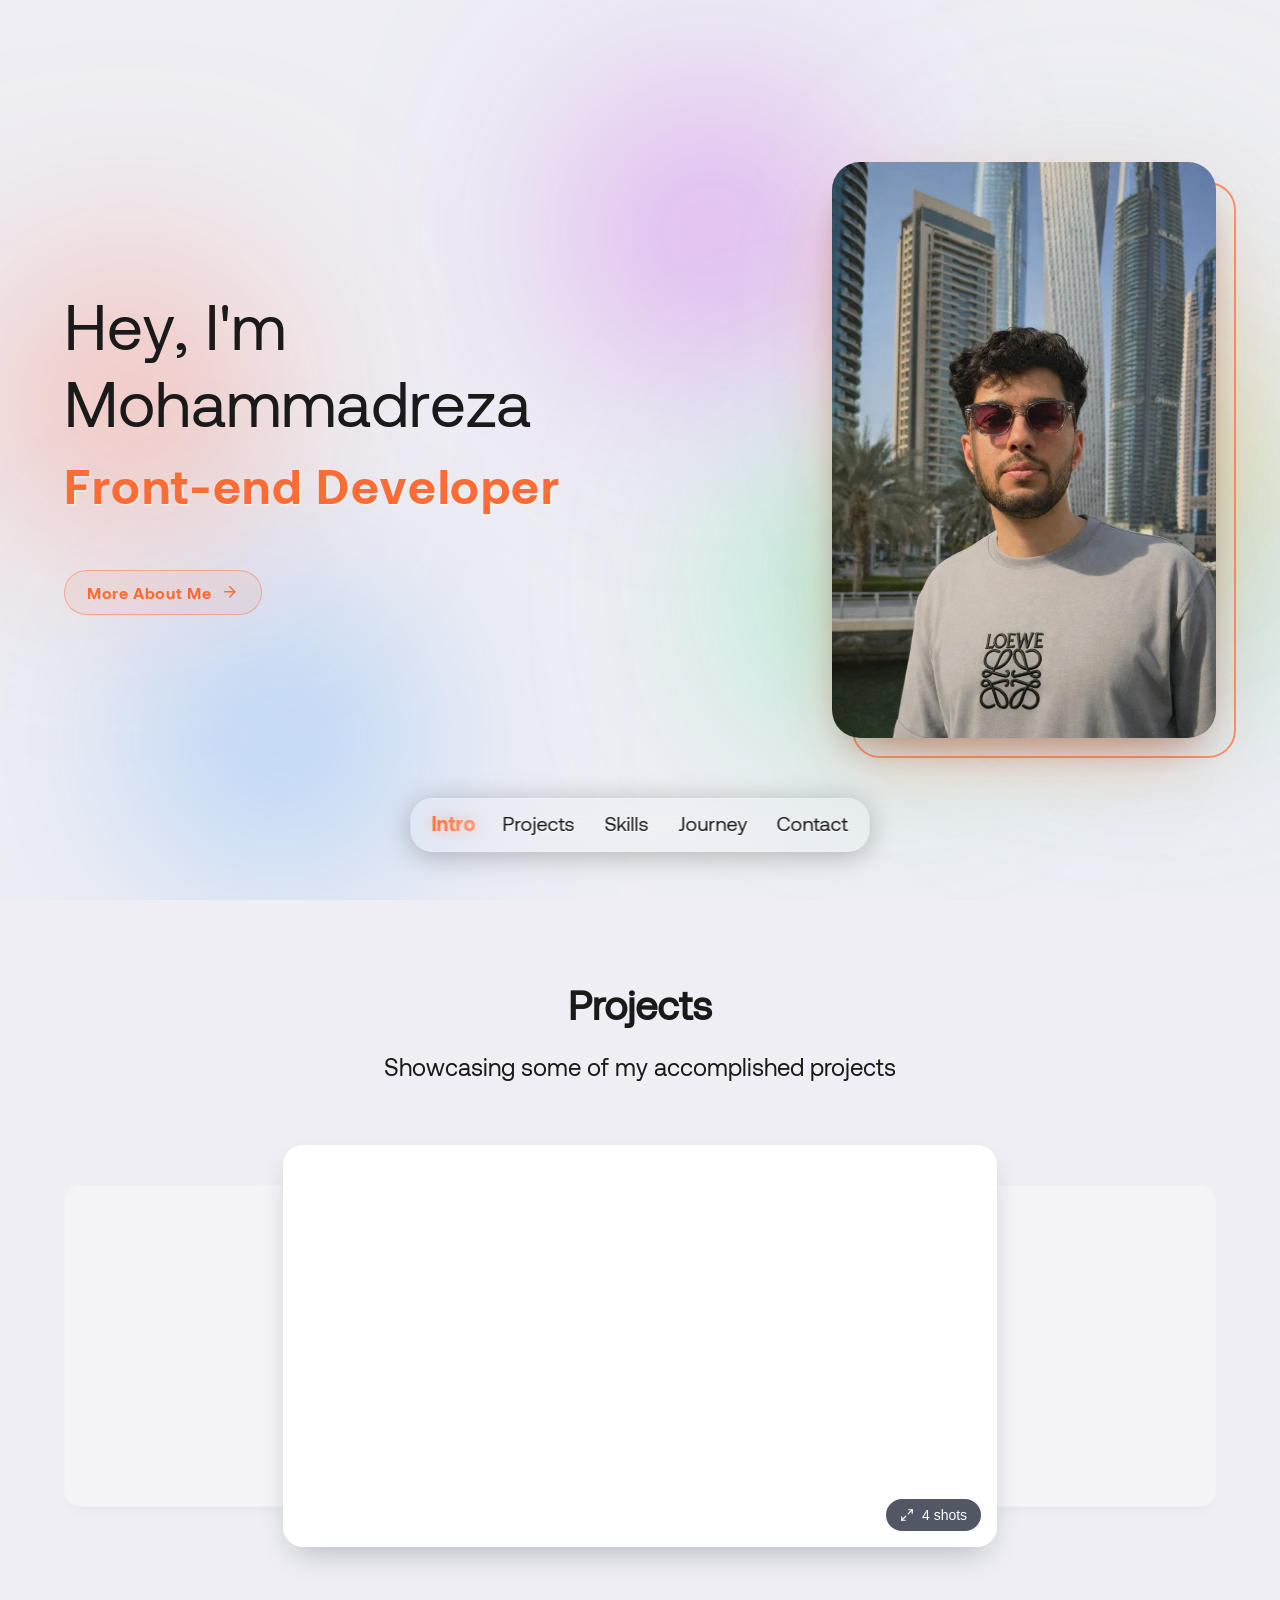
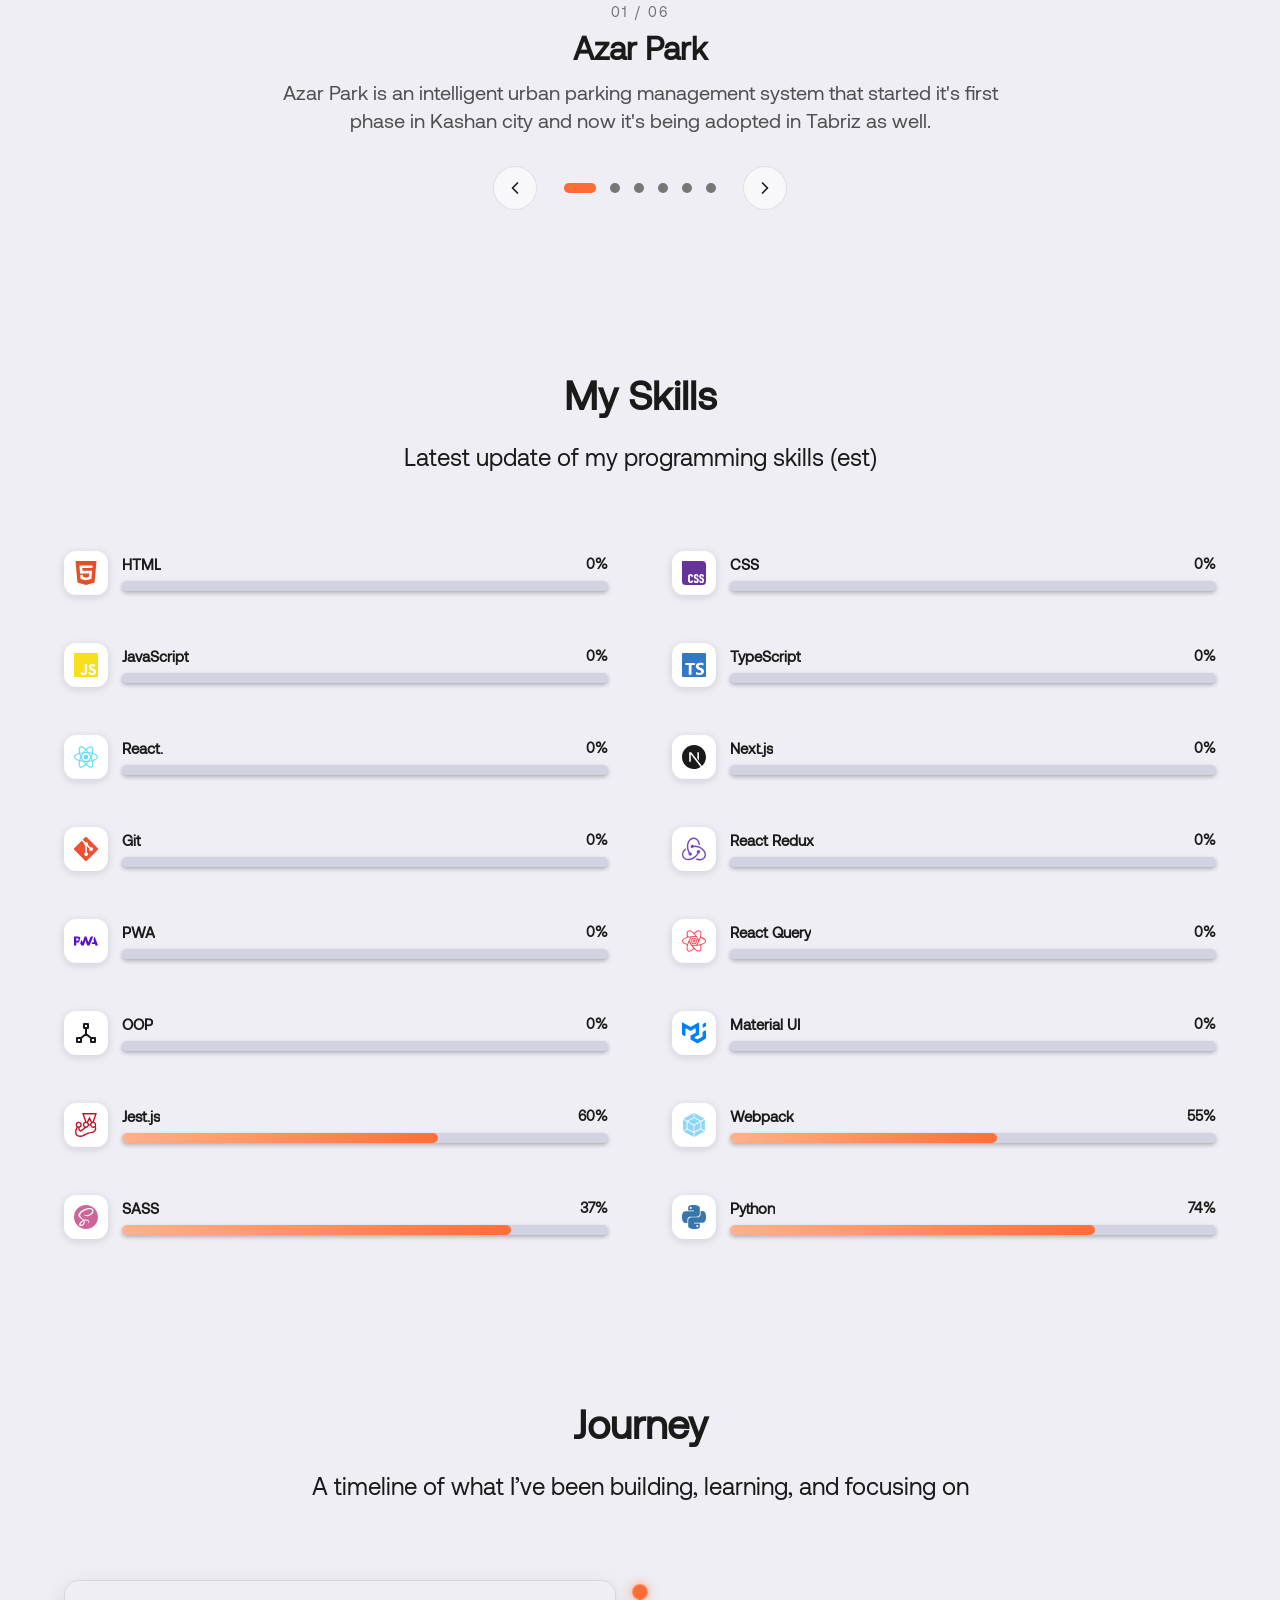
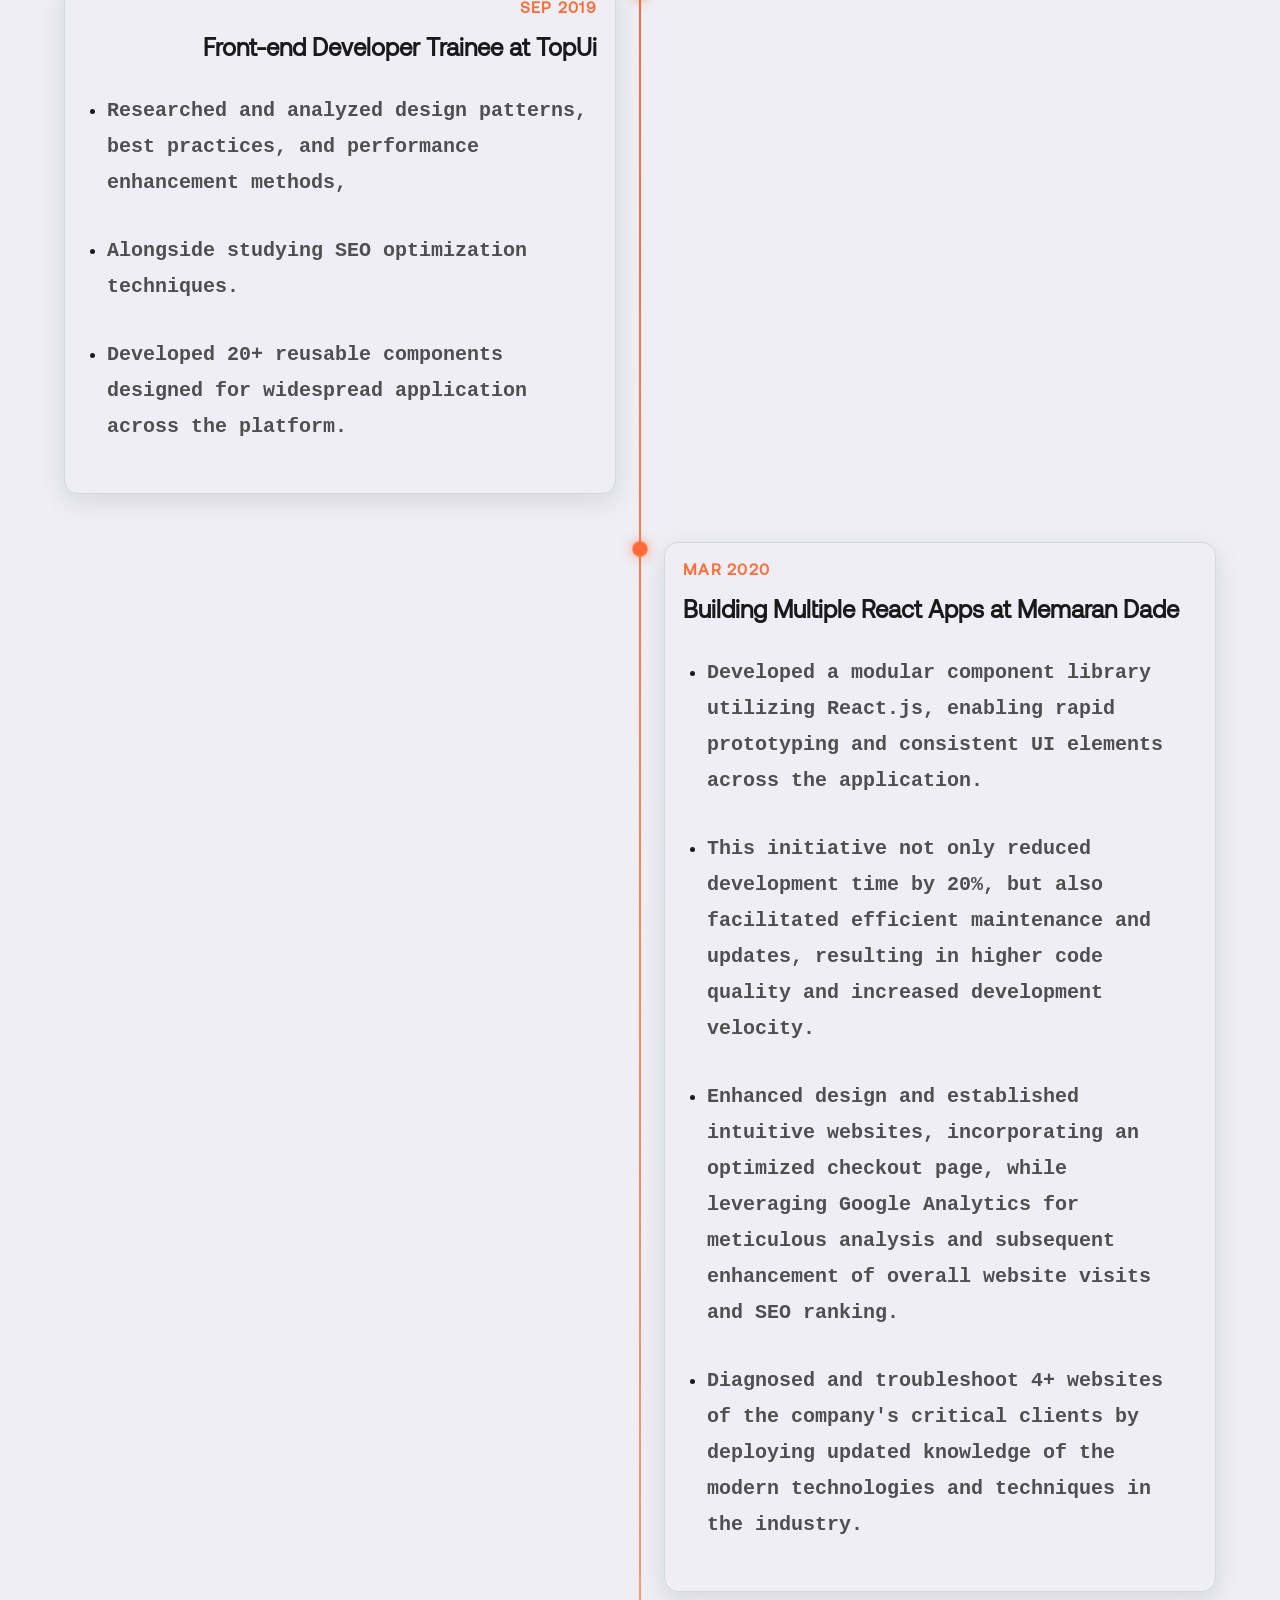
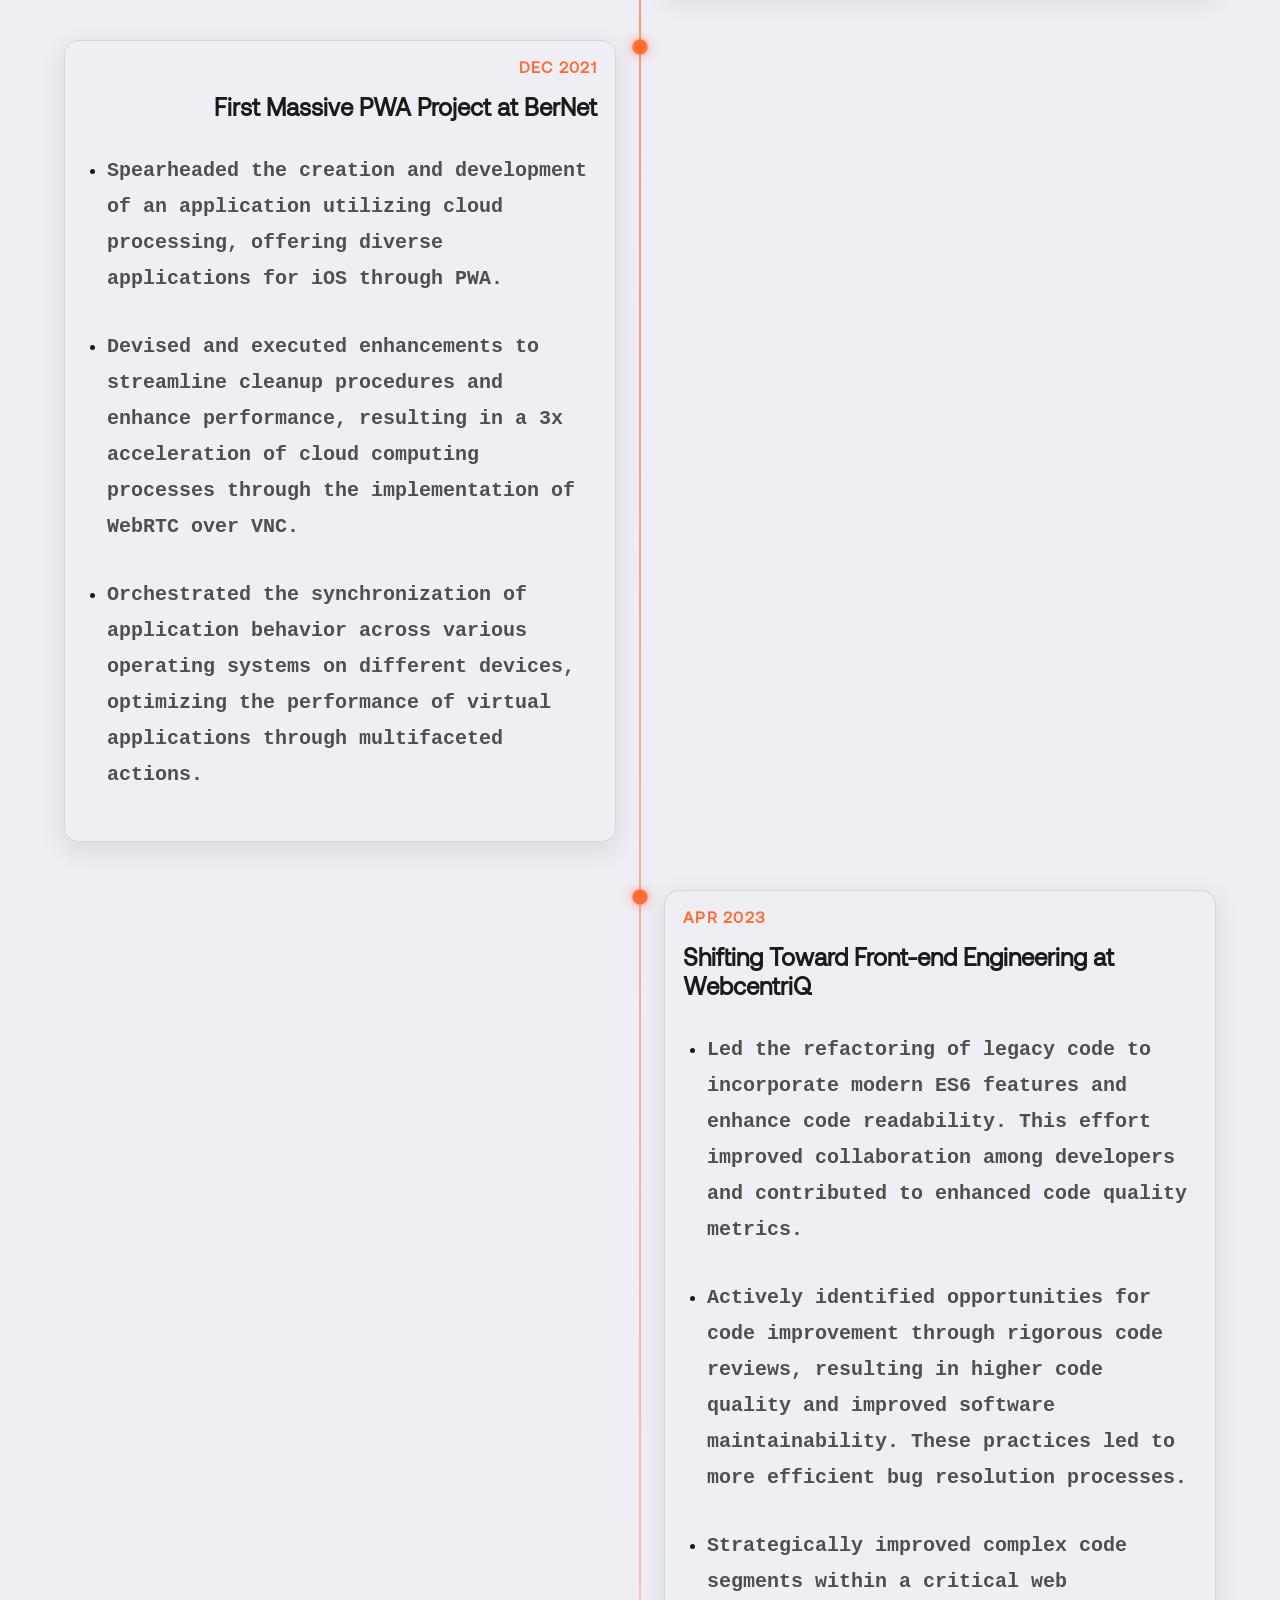
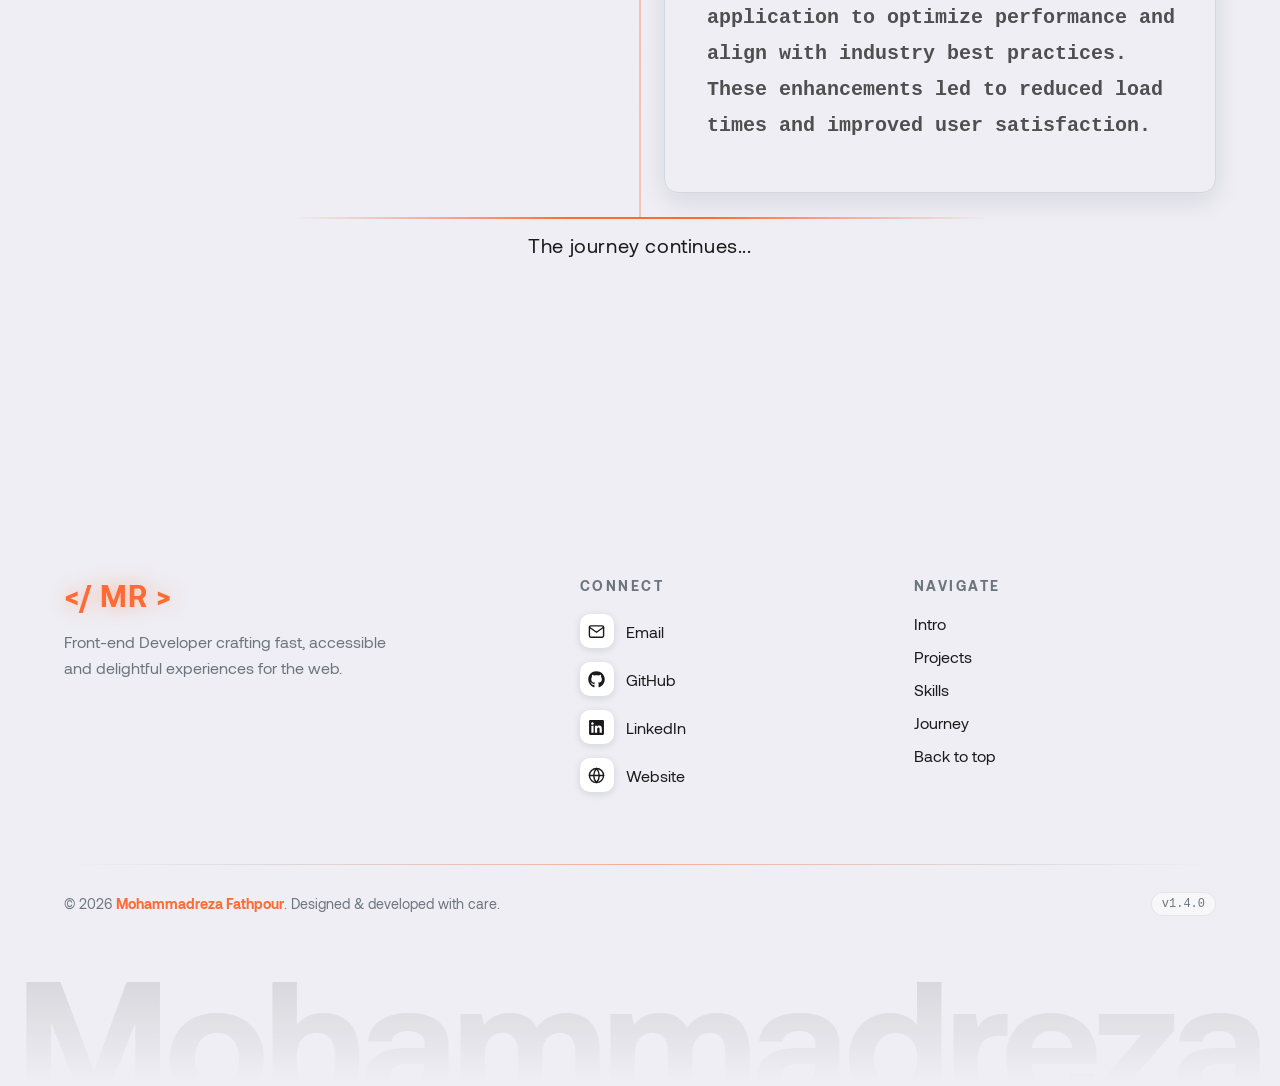
==== index.html @ 4d185c30 "Updates" ====
<!doctype html><html lang="en"><head><meta charset="utf-8"/><meta name="theme-color" content="#eeeef4" media="(prefers-color-scheme: light)"/><meta name="theme-color" content="#1a1a1a" media="(prefers-color-scheme: dark)"/><meta name="viewport" content="width=device-width,initial-scale=1,viewport-fit=cover"/><meta name="description" content="Portfolio of Mohammadreza Fathpour — Front-end Developer specializing in React, Next.js, modern UI/UX, and fast, responsive web applications."/><link rel="icon" href="/icons/favicon.ico" sizes="16x16 32x32 48x48"/><link rel="icon" type="image/svg+xml" href="/icons/favicon.svg"/><link rel="icon" type="image/png" sizes="32x32" href="/icons/favicon-32x32.png"/><link rel="icon" type="image/png" sizes="16x16" href="/icons/favicon-16x16.png"/><link rel="apple-touch-icon" sizes="180x180" href="/icons/apple-touch-icon.png"/><meta name="apple-mobile-web-app-title" content="&lt;/ MR &gt;"/><link rel="manifest" href="/manifest.json"/><link rel="preload" as="image" href="/main/me.webp" type="image/webp" fetchpriority="high"/><title>&lt;/ MR &gt;</title><style>body{background-color:#eeeef4;color:#1a1a1a}@media (prefers-color-scheme:dark){body{background-color:#1a1a1a;color:#eeeef4}}.app-loader{position:fixed;inset:0;z-index:1000;display:grid;place-items:center;background-color:#eeeef4;transition:opacity .4s ease,visibility 0s .4s}@media (prefers-color-scheme:dark){.app-loader{background-color:#1a1a1a}}.app-loader.is-done{opacity:0;visibility:hidden}.app-loader-logo{position:relative;width:6rem;height:6rem;animation:app-loader-in .5s cubic-bezier(.34,1.56,.64,1) .3s both}.app-loader-logo svg{position:absolute;inset:0;width:100%;height:100%}.app-loader-tile{fill:#ff6b35}.app-loader-pixels rect{fill:#14110f;transform-box:fill-box;transform-origin:center;opacity:0;transform:translateY(-7px) scale(.4);transition:opacity .55s cubic-bezier(.22, 1.4, .36, 1),transform .55s cubic-bezier(.22, 1.4, .36, 1);transition-delay:calc((var(--n) - 1 - var(--i)) * 28ms)}.app-loader-pixels.is-filled rect{opacity:1;transform:none;transition-delay:calc(var(--i) * 28ms)}@keyframes app-loader-in{from{opacity:0;transform:scale(.6) rotate(-8deg)}}.app-loader-label{position:absolute;width:1px;height:1px;overflow:hidden;clip-path:inset(50%);white-space:nowrap}@media (prefers-reduced-motion:reduce){.app-loader-logo{animation:none}.app-loader-pixels rect{opacity:1;transform:none;transition:none}}</style><script defer="defer" src="/static/js/main.d721847e.js"></script><link href="/static/css/main.a8c5d8f2.css" rel="stylesheet"></head><body><div id="root"></div><div id="app-loader" class="app-loader" role="status"><div class="app-loader-logo" aria-hidden="true"><svg class="app-loader-tile" viewBox="0 0 16 16" shape-rendering="crispEdges"><rect width="16" height="16" rx="3"/></svg> <svg id="app-loader-pixels" class="app-loader-pixels" viewBox="0 0 16 16" shape-rendering="crispEdges"></svg></div><span class="app-loader-label">Loading…</span></div><script>!function(){var e=document.getElementById("app-loader");if(e){var t=[];[[2,4,1,8],[6,4,1,8],[3,5,1,1],[5,5,1,1],[4,6,1,2],[9,4,1,8],[10,4,3,1],[13,5,1,3],[10,8,3,1],[11,9,1,1],[12,10,1,1],[13,11,1,1]].forEach(function(e){for(var n=e[0];n<e[0]+e[2];n++)for(var i=e[1];i<e[1]+e[3];i++)t.push([n,i])}),t.sort(function(e,t){return e[0]-t[0]||e[1]-t[1]});var n=document.getElementById("app-loader-pixels");n.style.setProperty("--n",t.length),t.forEach(function(e,t){var i=document.createElementNS("http://www.w3.org/2000/svg","rect");i.setAttribute("x",e[0]),i.setAttribute("y",e[1]),i.setAttribute("width",1),i.setAttribute("height",1),i.style.setProperty("--i",t),n.appendChild(i)});var i,o=e.querySelector(".app-loader-logo"),r=28*(t.length-1)+550,a={filled:500,empty:300},l="waiting",s=!1,u=!1,d=function(){u||(u=!0,clearTimeout(i),"waiting"===l&&(o.style.visibility="hidden"),e.classList.add("is-done"),setTimeout(function(){e.remove()},600))},c=function(e){l=e?"filling":"emptying",n.classList.toggle("is-filled",e),i=setTimeout(function(){l=e?"filled":"empty",s?d():i=setTimeout(function(){c(!e)},a[l])},r)},f=function(){s=!0,"filling"!==l&&"emptying"!==l&&d()};window.matchMedia("(prefers-reduced-motion: reduce)").matches?(n.classList.add("is-filled"),l="filled"):o.addEventListener("animationstart",function(){u||(l="filling",i=setTimeout(function(){c(!0)},150))},{once:!0});var m=function(){var e=Array.prototype.filter.call(document.images,function(e){return!e.complete&&"lazy"!==e.loading});return Promise.all(e.map(function(e){return new Promise(function(t){e.addEventListener("load",t),e.addEventListener("error",t)})}))};window.addEventListener("load",function(){Promise.all([document.fonts?document.fonts.ready:null,new Promise(function(e){requestAnimationFrame(function(){requestAnimationFrame(e)})}).then(m)]).then(f,f)}),setTimeout(d,3e4)}}()</script></body></html>
---- static/css/main.a8c5d8f2.css ----
.nav-container{--nav-font-size:1rem;--nav-gap:0.75rem;--nav-padding:0.375rem 0.75rem 0.5rem;--nav-radius:18px;--nav-bottom:0rem;--nav-shine:linear-gradient(90deg,var(--accent),var(--accent-light),var(--accent));--nav-glow:color-mix(in srgb,var(--accent) 45%,#0000);animation:navbarExpand .35s ease forwards;backdrop-filter:blur(14px);-webkit-backdrop-filter:blur(14px);background:#ffffff14;border:1px solid #ffffff2e;border-radius:var(--nav-radius);bottom:calc(1rem + var(--nav-bottom) + env(safe-area-inset-bottom, 0px));box-shadow:0 4px 28px #00000040;left:50%;padding:var(--nav-padding);position:fixed;z-index:var(--z-navbar)}@media (prefers-color-scheme:dark){.nav-container{--nav-shine:linear-gradient(90deg,var(--accent-light),var(--accent),var(--accent-light));--nav-glow:color-mix(in srgb,var(--accent-light) 55%,#0000)}}.nav-container.nav-hidden{animation:navbarCollapse .35s ease-out forwards;pointer-events:none}@keyframes navbarExpand{0%{-webkit-backdrop-filter:blur(4px);backdrop-filter:blur(4px);box-shadow:0 0 0 #0000;opacity:0;transform:translateX(-50%) translateY(1rem) scale(.7)}to{-webkit-backdrop-filter:blur(14px);backdrop-filter:blur(14px);box-shadow:0 4px 28px #00000040;opacity:1;transform:translateX(-50%) translateY(0) scale(1)}}@keyframes navbarCollapse{0%{-webkit-backdrop-filter:blur(14px);backdrop-filter:blur(14px);box-shadow:0 4px 28px #00000040;opacity:1;transform:translateX(-50%) translateY(0) scale(1)}to{-webkit-backdrop-filter:blur(4px);backdrop-filter:blur(4px);box-shadow:0 0 0 #0000;opacity:0;transform:translateX(-50%) translateY(1rem) scale(.7)}}.nav-inner{display:flex;gap:var(--nav-gap);position:relative}.nav-link{align-items:center;display:inline-flex;flex-direction:column;font-size:var(--nav-font-size);font-weight:500;padding:.25rem;position:relative;text-decoration:none;text-shadow:.05rem .05rem .01rem #fff;transition:color .4s ease,text-shadow .4s ease}.nav-link:after{height:0;overflow:hidden;visibility:hidden}.nav-link:after,.nav-link:before{content:attr(data-label);font-family:main-bold;font-weight:700;pointer-events:none}.nav-link:before{-webkit-text-fill-color:#0000;align-items:center;animation:navShine 5s linear infinite reverse;background:var(--nav-shine);-webkit-background-clip:text;background-clip:text;background-size:300% 100%;content:attr(data-label) /"";display:flex;filter:drop-shadow(0 0 .45rem var(--nav-glow));inset:0;justify-content:center;opacity:0;position:absolute;transition:opacity .4s ease}.nav-link.is-active,.nav-link:before{color:#0000;text-shadow:none}.nav-link.is-active:before{opacity:1}@keyframes navShine{to{background-position:150% 0}}@media (prefers-reduced-motion:reduce){.nav-link:before{animation:none}}@media (min-width:640px){.nav-container{--nav-font-size:1.0625rem;--nav-gap:0.875rem;--nav-padding:0.5rem 0.875rem 0.625rem;--nav-radius:20px;--nav-bottom:1rem}}@media (min-width:768px){.nav-container{--nav-font-size:1.125rem;--nav-gap:1rem;--nav-padding:0.5rem 1rem 0.75rem;--nav-radius:22px;--nav-bottom:1.5rem}}@media (min-width:1024px){.nav-container{--nav-font-size:1.25rem;--nav-bottom:2rem}}@media (min-width:1536px){.nav-container{--nav-font-size:1.375rem;--nav-gap:1.25rem;--nav-padding:0.625rem 1.25rem 0.875rem;--nav-radius:26px}}@media (max-height:640px){.nav-container{--nav-font-size:1rem;--nav-gap:0.75rem;--nav-padding:0.375rem 0.75rem 0.5rem;--nav-radius:18px;--nav-bottom:0rem}}.intro-section{align-items:center;display:flex;justify-content:center;min-height:100vh;min-height:100svh;min-height:var(--app-height,100svh);padding:0}.intro-section h1{display:flex;font-size:6rem;font-weight:lighter;margin:0}.intro-section .intro-layout{grid-column-gap:clamp(2rem,5vw,5rem);align-items:center;column-gap:clamp(2rem,5vw,5rem);display:grid;flex:1 1;grid-template-areas:". photo" "text photo" "toggle photo" ". photo";grid-template-columns:minmax(0,1fr) auto;grid-template-rows:1fr auto auto 1fr}.intro-layout .intro-text{grid-area:text}.intro-layout .intro-toggle{grid-area:toggle;justify-self:start}.intro-layout.is-title .intro-toggle{margin-top:2.5rem}.intro-photo{animation:introPhotoIn 1s cubic-bezier(.22,1,.36,1) .2s both;grid-area:photo;isolation:isolate;margin:0;position:relative;width:min(clamp(15rem,30vw,28rem),50vh)}.intro-photo:before{border:2px solid var(--accent);border-radius:1.75rem;content:"";inset:0;opacity:.7;position:absolute;transform:translate(1.25rem,1.25rem);transition:transform .5s cubic-bezier(.22,1,.36,1);z-index:-1}@media (hover:hover){.intro-photo:hover:before{transform:translate(.75rem,.75rem)}}.intro-photo-frame{aspect-ratio:2/3;border-radius:1.75rem;box-shadow:0 30px 80px -24px color-mix(in srgb,var(--accent) 55%,#0000),0 18px 40px -20px #00000073;overflow:hidden;position:relative}.intro-photo img{display:block;height:100%;object-fit:cover;object-position:59% 30%;transform:scale(1.05);width:100%}@keyframes introPhotoIn{0%{filter:blur(12px);transform:translateY(1.5rem) scale(.97)}}@media (prefers-reduced-motion:reduce){.intro-photo{animation:none}}.intro-toggle{align-items:center;backdrop-filter:blur(12px);-webkit-backdrop-filter:blur(12px);background:color-mix(in srgb,var(--accent) 8%,#0000);border:1px solid color-mix(in srgb,var(--accent) 45%,#0000);border-radius:999px;color:var(--accent-text);cursor:pointer;display:inline-flex;font-family:main-bold;font-size:1rem;gap:.625rem;letter-spacing:.04em;opacity:0;padding:.75rem 1.375rem;transform:translateY(.5rem);visibility:hidden}.intro-toggle.is-visible{opacity:1;transform:none;transition:opacity .6s ease var(--intro-toggle-delay),transform .6s cubic-bezier(.22,1,.36,1) var(--intro-toggle-delay),visibility 0s var(--intro-toggle-delay),color .2s ease,background .2s ease,border-color .2s ease;visibility:visible}.intro-toggle svg{height:1.1em;transition:transform .2s ease;width:1.1em}@media (hover:hover){.intro-toggle:hover{background:var(--accent);border-color:var(--accent);color:#fff}.intro-toggle:hover .intro-toggle-next{transform:translateX(3px)}.intro-toggle:hover .intro-toggle-back{transform:translateX(-3px)}}@media (max-width:767px){.intro-toggle-long{display:none}}.intro-toggle:focus-visible{outline:3px solid var(--accent-light);outline-offset:3px}@media (prefers-reduced-motion:reduce){.intro-toggle.is-visible{transition:none}}.intro-section .sentence-wrapper{align-items:flex-start;display:flex;flex-direction:column;justify-content:center}.intro-section .sentence{display:flex;flex-wrap:wrap;justify-content:flex-start;line-height:normal;margin-bottom:1rem}.intro-section .description{font-size:3rem;justify-content:flex-start;line-height:4rem;margin:0 0 3rem}.intro-section .profession{color:var(--accent-text);font-family:main-bold;font-size:4rem;letter-spacing:.1rem;text-shadow:.05rem .05rem .1rem #fff}@media (prefers-color-scheme:dark){.intro-section .profession{text-shadow:.05rem .05rem .1rem #000}}@media (max-width:1536px){.intro-section .sentence{font-size:4rem}.intro-section .profession{font-size:3rem}.intro-section .description{font-size:1.75rem;line-height:2.25rem}}@media (max-width:1024px){.intro-section .sentence{font-size:3rem;margin-bottom:1rem}.intro-section .profession{font-size:2.5rem}.intro-section .description{font-size:2rem;line-height:3rem;margin-bottom:3rem}}@media (max-width:768px){.intro-section .description{font-size:1.5rem;line-height:2rem;margin-bottom:2rem}}@media (max-height:640px),(max-width:640px){.intro-section .sentence{font-size:2rem;margin-bottom:.75rem}.intro-section .profession{font-size:1.75rem}.intro-section .description{font-size:1.125rem;justify-content:flex-start;line-height:1.5rem;margin-bottom:1.5rem}}@media (min-width:1536px){.intro-section .intro-layout{--intro-photo-width:min(40rem,30vw,50vh);--intro-text-width:calc(min(100vw - 16rem, 100rem) - var(--intro-photo-width) - 6rem);column-gap:6rem}.intro-photo{width:var(--intro-photo-width)}.intro-photo:before{border-radius:2rem;transform:translate(1.5rem,1.5rem)}@media (hover:hover){.intro-photo:hover:before{transform:translate(1rem,1rem)}}.intro-photo-frame{border-radius:2rem}.intro-layout.is-title h1 .sentence{flex-wrap:nowrap;font-size:min(6rem,calc(var(--intro-text-width)/11.6));white-space:nowrap}.intro-layout.is-title h1 .profession{font-size:min(4rem,calc(var(--intro-text-width)/13.25))}.intro-layout.is-title .intro-toggle{margin-top:3rem}.intro-section .description{font-size:2.25rem;line-height:2.75rem;margin-bottom:3rem}}@media (max-width:1024px) and (orientation:portrait),(max-width:767px){.intro-section{--intro-photo-fade:linear-gradient(180deg,#000 30%,rgba(0,0,0,.972) 35%,rgba(0,0,0,.896) 40%,rgba(0,0,0,.784) 45%,rgba(0,0,0,.648) 50%,#00000080 55%,rgba(0,0,0,.352) 60%,rgba(0,0,0,.216) 65%,rgba(0,0,0,.104) 70%,rgba(0,0,0,.028) 75%,#0000 80%);--intro-page-fade:linear-gradient(180deg,#000 55%,rgba(0,0,0,.972) 59.5%,rgba(0,0,0,.896) 64%,rgba(0,0,0,.784) 68.5%,rgba(0,0,0,.648) 73%,#00000080 77.5%,rgba(0,0,0,.352) 82%,rgba(0,0,0,.216) 86.5%,rgba(0,0,0,.104) 91%,rgba(0,0,0,.028) 95.5%,#0000);isolation:isolate;min-height:100svh;min-height:var(--app-height,100svh);position:relative}.intro-section .intro-layout{--intro-text-width:calc(100vw - 2rem);--intro-greeting-max:2.25rem;--intro-profession-max:2rem;grid-template-areas:"text" "toggle";grid-template-columns:minmax(0,1fr);grid-template-rows:auto auto}.intro-layout.is-title{align-content:end;align-self:stretch;padding-bottom:calc(6.5rem + env(safe-area-inset-bottom, 0px))}.intro-layout .intro-photo{animation:none;inset:0;position:absolute;width:auto;z-index:-1}.intro-layout .intro-photo-frame{animation:introPhotoFade 1s ease .2s backwards;transition:opacity .7s ease,filter .7s ease}.intro-layout.is-description .intro-photo-frame{filter:blur(3px);opacity:.15}.intro-photo:after{background:var(--background-light-mode);content:"";inset:0;-webkit-mask-image:var(--intro-page-fade);mask-image:var(--intro-page-fade);position:absolute;z-index:-1}.intro-photo:before{display:none}.intro-photo-frame{aspect-ratio:auto;border-radius:0;box-shadow:none;height:100%;-webkit-mask-image:var(--intro-photo-fade);mask-image:var(--intro-photo-fade)}.intro-photo img{object-position:50% 30%;transform:translateY(-15%)}.intro-layout.is-title{--intro-text-glow:0 0 1rem var(--background-light-mode)}.intro-layout.is-title h1{text-shadow:var(--intro-text-glow)}.intro-layout.is-title h1 .sentence{flex-wrap:nowrap;font-size:min(var(--intro-greeting-max),calc(var(--intro-text-width)/11.6));margin-bottom:.25rem;white-space:nowrap}.intro-layout.is-title h1 .profession{font-size:min(var(--intro-profession-max),calc(var(--intro-text-width)/13.25));text-shadow:var(--intro-text-glow)}.intro-layout .intro-toggle{margin-top:.5rem}.intro-layout.is-title .intro-toggle{margin-top:1.5rem}}@media (min-width:768px) and (max-width:1024px) and (orientation:portrait){.intro-section .intro-layout{--intro-text-width:calc(100vw - 4rem);--intro-greeting-max:3.75rem;--intro-profession-max:3.25rem}.intro-layout.is-title{padding-bottom:calc(8rem + env(safe-area-inset-bottom, 0px))}.intro-layout.is-title h1 .sentence{margin-bottom:.5rem}.intro-layout.is-title .intro-toggle{margin-top:2rem}.intro-toggle{font-size:1.125rem;padding:.875rem 1.625rem}}@media (max-width:1024px) and (orientation:portrait) and (prefers-color-scheme:dark),(max-width:767px) and (prefers-color-scheme:dark){.intro-layout.is-title{--intro-text-glow:0 0 1rem var(--background-dark-mode)}.intro-photo:after{background:var(--background-dark-mode)}}@keyframes introPhotoFade{0%{filter:blur(16px);transform:scale(1.04)}}@media (max-height:640px){.intro-section .wrapper{margin:2rem auto;padding-bottom:4rem}}@media (max-height:500px) and (orientation:landscape){.intro-section .intro-layout{margin:0 auto;padding-bottom:calc(4.5rem + env(safe-area-inset-bottom, 0px));padding-top:1rem}.intro-section .description{font-size:.875rem;line-height:1.25rem;margin-bottom:.5rem}.intro-layout .intro-toggle{font-size:.875rem;margin-top:.5rem;padding:.5rem 1rem}.intro-layout.is-title .intro-toggle{margin-top:1rem}}@media (prefers-reduced-motion:reduce){.intro-layout .intro-photo,.intro-layout .intro-photo-frame{animation:none;transition:none}}.skills-container{grid-gap:5rem 5rem;display:grid;gap:5rem 5rem;grid-template-columns:repeat(4,minmax(0,1fr))}.skill-item{grid-column-gap:.875rem;-webkit-tap-highlight-color:transparent;align-items:center;border-radius:8px;column-gap:.875rem;cursor:pointer;display:grid;grid-template-columns:auto minmax(0,1fr)}.skill-logo{background:#fff;border-radius:12px;box-shadow:0 2px 8px #0f172a24;color:inherit;color:var(--skill-color,inherit);display:grid;font-size:1.5rem;height:2.75rem;place-items:center;transition:transform .25s ease;width:2.75rem}@media (hover:hover){.skill-item:hover .skill-logo{transform:translateY(-2px) scale(1.06)}}@media (prefers-color-scheme:dark){.skill-logo{background:#ffffff14;box-shadow:inset 0 0 0 1px #ffffff1f;color:inherit;color:var(--skill-color-dark,inherit)}}.skill-item:focus-visible{outline:3px solid var(--accent);outline-offset:6px}.skill-header{align-items:center;display:flex;justify-content:space-between;margin-bottom:.5rem}.skill-name{font-size:.95rem;font-weight:600;overflow:hidden;text-overflow:ellipsis;white-space:nowrap}.skill-level{font-size:.9rem;font-weight:700;min-width:36px;text-align:right}.skill-bar{background:#6693;border-radius:999px;box-shadow:0 2px 4px #0f172a4d;height:10px;overflow:hidden;width:100%}@media (prefers-color-scheme:dark){.skill-bar{box-shadow:0 2px 4px #d6def04d}}.skill-fill{background:linear-gradient(to right,var(--accent-light),var(--accent));border-radius:999px;box-shadow:0 2px 8px color-mix(in srgb,var(--accent-light) 14%,#0000) inset;height:100%;transition:width 2s cubic-bezier(.68,-.55,.27,1.55);width:0}@media (max-width:1536px){.skills-container{gap:5rem 3rem}}@media (max-width:1280px){.skills-container{gap:3rem 4rem;grid-template-columns:repeat(2,minmax(0,1fr))}}@media (max-width:1024px){.skills-container{gap:3rem 5rem}}@media (max-width:768px){.skills-container{gap:3rem 3rem}}@media (max-width:640px){.skill-level,.skill-name{font-size:.8rem}.skills-container{gap:3rem 1.5rem;grid-template-columns:minmax(0,1fr)}}.Projects .section-header{margin-bottom:2rem}.pc{--pc-size:0.56;--pc-shrink:0.2;--pc-shift:calc((0.5/var(--pc-size) - (1 - var(--pc-shrink))/2)*100%);--pc-surface:#fff9;--pc-border:#0f172a1a;--pc-duration:0.8s;--pc-ease:cubic-bezier(0.4,0,0.2,1);--pc-move:var(--pc-duration) var(--pc-ease);--pc-zoom:1.16;--pc-parallax:7%}.pc-stage{display:grid;isolation:isolate;overflow:hidden;padding:2rem 0 3.5rem;touch-action:pan-y}.pc-slide{aspect-ratio:16/9;background:#fff;border:0;border-radius:20px;box-shadow:0 8px 20px -8px #0f172933;cursor:pointer;grid-area:1/1;justify-self:center;opacity:.35;overflow:hidden;padding:0;position:relative;transform:translateX(calc(var(--offset)*var(--pc-shift))) scale(calc(1 - var(--distance)*var(--pc-shrink)));transition:transform var(--pc-move),opacity var(--pc-move),box-shadow var(--pc-move),z-index 0s linear calc(var(--pc-duration)/2);width:calc(var(--pc-size)*100%);z-index:calc(10 - var(--distance))}.pc-slide.is-active{box-shadow:0 14px 32px -12px #0f17294d;cursor:zoom-in;opacity:1}.pc-slide.is-hidden{opacity:0;pointer-events:none}.pc-arrow:focus-visible,.pc-dot:focus-visible .pc-dot-mark,.pc-slide:focus-visible{outline:3px solid var(--accent);outline-offset:3px}.pc-dot:focus-visible{outline:none}.pc-slide img{display:block;height:100%;object-fit:cover;transform:translateX(calc(clamp(-1, var(--offset), 1)*-1*var(--pc-parallax))) scale(var(--pc-zoom));transition:transform var(--pc-move);width:100%}.pc-slide-badge{align-items:center;backdrop-filter:blur(8px);-webkit-backdrop-filter:blur(8px);background:#0f172ab8;border-radius:999px;bottom:1rem;color:#fff;display:flex;font-family:inherit;font-size:.875rem;gap:.5rem;opacity:0;padding:.5rem .875rem;position:absolute;right:1rem;transform:translateY(.5rem);transition:opacity .3s ease,transform .3s ease,background .3s ease}.pc-slide.is-active .pc-slide-badge{opacity:1;transform:translateY(0)}@media (hover:hover){.pc-slide.is-active:hover img{transform:scale(calc(var(--pc-zoom) + .04))}.pc-slide.is-active:hover .pc-slide-badge{background:var(--accent)}.pc-slide:not(.is-active):hover{opacity:.6}}.pc-info{display:grid;margin:0 auto;max-width:46rem;overflow:hidden;overflow:clip;text-align:center}.pc-info-item{align-items:center;display:flex;flex-direction:column;grid-area:1/1;pointer-events:none}.pc-info-item.is-active{pointer-events:auto}.pc-info-item>*{opacity:0;transform:translateX(calc(var(--pc-dir)*1.5rem))}.pc-info-item>:first-child{--i:0}.pc-info-item>:nth-child(2){--i:1}.pc-info-item>:nth-child(3){--i:2}.pc-info-item.is-leaving>*{transform:translateX(calc(var(--pc-dir)*-1.5rem));transition:opacity .25s ease,transform .3s ease-in;transition-delay:calc(var(--i)*30ms)}.pc-info-item.is-active>*{opacity:1;transform:none;transition:opacity .45s ease,transform .6s cubic-bezier(.22,1,.36,1);transition-delay:calc(.2s + var(--i)*70ms)}.pc-count{color:color-mix(in srgb,currentColor 60%,#0000);font-size:.875rem;letter-spacing:.15em}.pc-title{font-size:2rem;margin:.5rem 0 .75rem}.pc-desc{color:color-mix(in srgb,currentColor 75%,#0000);font-size:1.25rem;line-height:1.75rem;margin:0}.pc-controls{align-items:center;display:flex;gap:1.25rem;justify-content:center;margin-top:2rem}.pc-arrow{backdrop-filter:blur(12px);-webkit-backdrop-filter:blur(12px);background:var(--pc-surface);border:1px solid var(--pc-border);border-radius:50%;color:inherit;cursor:pointer;display:grid;font-size:1.25rem;height:2.75rem;padding:0;place-items:center;transition:background .2s ease,color .2s ease,transform .2s ease;width:2.75rem}.pc-arrow:active{transform:scale(.92)}.pc-dot,.pc-dots{align-items:center;display:flex}.pc-dot{-webkit-tap-highlight-color:transparent;background:none;border:0;cursor:pointer;justify-content:center;min-height:1.5rem;padding:0 .4375rem}.pc-dot-mark{background:#777;border-radius:999px;display:block;height:.625rem;overflow:hidden;position:relative;transition:width .5s cubic-bezier(.22,1,.36,1),background .35s ease;width:.625rem}.pc-dot.is-active .pc-dot-mark{background:var(--primary-light-mode);width:2rem}.pc.is-autoplaying .pc-dot.is-active .pc-dot-mark{background:color-mix(in srgb,var(--accent) 35%,#0000)}.pc.is-autoplaying .pc-dot.is-active .pc-dot-mark:after{animation:pcDotProgress var(--pc-autoplay) linear both;background:var(--accent);content:"";inset:0;position:absolute;transform-origin:left}@keyframes pcDotProgress{0%{transform:scaleX(0)}}.pg{--pg-gutter:1rem;backdrop-filter:blur(18px);-webkit-backdrop-filter:blur(18px);background:#0a0c14e0;border:0;color:#fff;height:100%;inset:0;margin:0;max-height:none;max-width:none;overflow:hidden;padding:0;position:fixed;width:100%}.pg:focus{outline:none}.pg[open]{animation:pgFadeIn .3s ease;display:grid;grid-template:minmax(0,1fr) /minmax(0,1fr)}.pg-view{display:grid;min-height:0;min-width:0}.pg-view-wall{align-content:center;grid-template-rows:auto minmax(0,auto) auto}.pg-view-photo{display:flex;flex-direction:column;justify-content:center}.pg-view-photo .pg-footer,.pg-view-photo .pg-header{flex-shrink:0}.pg.has-viewed .pg-view{animation:pgFadeIn .3s ease}.pg.is-switching .pg-view{animation:pgViewOut .25s cubic-bezier(.75,0,.75,.9) forwards;pointer-events:none}.pg.is-closing{animation:pgFadeOut .3s cubic-bezier(.75,0,.75,.9) forwards;animation-delay:calc((var(--pg-count) - 1)*70ms + .15s);pointer-events:none}.pg.is-viewing.is-closing{animation-delay:50ms}.pg.has-viewed .pg-tile{animation:none}.pg.is-closing .pg-tile{animation:pgTileOut .45s cubic-bezier(.64,0,.78,0) forwards;animation-delay:calc((var(--pg-count) - 1 - var(--i))*70ms)}.pg.is-closing .pg-image{animation:pgImageOut .35s cubic-bezier(.75,0,.75,.9) forwards}.pg-lights{inset:0;pointer-events:none;position:fixed;visibility:hidden;z-index:var(--z-background)}.pg .pg-lights{animation:pgFadeIn 1s ease;visibility:visible}.pg::backdrop{background:#0000}@keyframes pgFadeIn{0%{opacity:0}to{opacity:1}}@keyframes pgFadeOut{0%{opacity:1}to{opacity:0}}@keyframes pgViewOut{0%{opacity:1}to{opacity:0}}@keyframes pgTileOut{0%{opacity:1;transform:translateY(0) scale(1)}to{opacity:0;transform:translateY(1rem) scale(.96)}}@keyframes pgImageOut{0%{opacity:1;transform:scale(1)}to{opacity:0;transform:scale(.97)}}@keyframes pgTileIn{0%{opacity:0;transform:translateY(1rem) scale(.96)}to{opacity:1;transform:translateY(0) scale(1)}}@keyframes pgImageIn{0%{opacity:0;transform:scale(.97)}to{opacity:1;transform:scale(1)}}.pg-header{align-items:center;box-sizing:border-box;display:flex;gap:1rem;justify-content:space-between;margin:0 auto;max-width:calc(68rem + var(--pg-gutter)*2);max-width:calc(var(--pg-content-width, 68rem) + var(--pg-gutter)*2);padding:1rem var(--pg-gutter);width:100%}.pg-heading{align-items:baseline;display:flex;gap:1rem;min-width:0}.pg-title{font-size:1.5rem;margin:0}.pg-count{font-size:.875rem;letter-spacing:.1em;opacity:.6;white-space:nowrap}.pg-actions{display:flex;gap:.75rem}.pg-btn{background:#ffffff1a;border:1px solid #ffffff2e;border-radius:50%;color:#fff;cursor:pointer;display:grid;flex-shrink:0;font-size:1.25rem;height:2.75rem;padding:0;place-items:center;transition:background .2s ease,transform .2s ease;width:2.75rem}.pg-btn:hover{background:var(--accent)}.pg-btn:focus-visible,.pg-thumb:focus-visible,.pg-tile:focus-visible{outline:3px solid var(--accent-light);outline-offset:2px}.pg-wall{display:flex;min-height:0;overflow-y:auto;padding:.5rem var(--pg-gutter);scrollbar-gutter:stable both-edges}.pg-grid{grid-gap:.75rem;display:grid;gap:.75rem;grid-template-columns:repeat(12,minmax(0,1fr));margin:auto;max-width:68rem;width:100%}.pg-tile{animation:pgTileIn .45s cubic-bezier(.22,1,.36,1) backwards;animation-delay:calc(var(--i)*70ms);background:#fff;border:0;border-radius:14px;cursor:zoom-in;overflow:hidden;padding:0;position:relative}.pg-tile-wide{aspect-ratio:2/1;grid-column:span 7}.pg-tile-narrow{grid-column:span 5}.pg-tile-hero{grid-column:span 8;grid-row:span 2}.pg-tile-small{aspect-ratio:16/9;grid-column:span 4}.pg-tile-full{aspect-ratio:16/9;grid-column:span 12}.pg-tile img{height:100%;inset:0;object-fit:cover;object-position:top;position:absolute;transition:transform .5s cubic-bezier(.22,1,.36,1);width:100%}@media (hover:hover){.pg-tile:hover img{transform:scale(1.05)}}.pg-stage{display:grid;flex:0 1 auto;grid-template:minmax(0,1fr) /minmax(0,1fr);min-height:0;padding:.5rem calc(var(--pg-gutter) + 4rem);place-items:center;position:relative;touch-action:pan-y}.pg-image{animation:pgImageIn .35s ease;border-radius:12px;box-shadow:0 24px 80px #00000080;display:block;max-height:100%;max-width:100%}.pg-arrow{animation:pgFadeIn .35s ease;margin-top:-1.375rem;position:absolute;top:50%}.pg-arrow-prev{left:var(--pg-gutter)}.pg-arrow-next{right:var(--pg-gutter)}.pg-footer{align-items:center;display:flex;flex-direction:column;gap:1rem;padding:1rem var(--pg-gutter) 1.5rem}.pg-desc{font-size:1rem;line-height:1.5rem;margin:0;max-width:46rem;opacity:.75;text-align:center}.pg-thumbs{animation:pgFadeIn .35s ease;display:flex;gap:.75rem;max-width:100%;overflow-x:auto;padding:.25rem;scrollbar-width:none}.pg-thumbs::-webkit-scrollbar{display:none}.pg-thumb{aspect-ratio:16/9;background:#fff;border:2px solid #0000;border-radius:8px;cursor:pointer;flex-shrink:0;opacity:.5;overflow:hidden;padding:0;transition:opacity .2s ease,border-color .2s ease;width:6.5rem}.pg-thumb:hover{opacity:.85}.pg-thumb.is-active{border-color:var(--accent-light);opacity:1}.pg-thumb img{display:block;height:100%;object-fit:cover;width:100%}@media (min-width:768px){.pg{--pg-gutter:2rem}}@media (min-width:1024px){.pg{--pg-gutter:4rem}}@media (max-width:1280px){.pc{--pc-size:0.62}}@media (max-width:767px){.pc{--pc-size:0.8;--pc-shrink:0.15;--pc-shift:calc((0.5/var(--pc-size) - (1 - var(--pc-shrink))/2)*100% + 1.5rem)}.pc-stage{margin:0 -1rem;padding:1rem 0}.pc-slide{border-radius:14px}.pc-slide-badge{bottom:.5rem;font-size:.75rem;padding:.375rem .625rem;right:.5rem}.pc-title{font-size:1.5rem}.pc-desc{font-size:1rem;line-height:1.5rem}.pg-title{font-size:1.25rem}.pg-stage{padding:.5rem var(--pg-gutter)}.pg-grid{gap:.5rem}.pg-tile{border-radius:10px}.pg-image{border-radius:8px}.pc-controls,.pc-count,.pg-arrow{display:none}.pg-footer{padding:1rem var(--pg-gutter)}.pg-desc{font-size:.875rem;line-height:1.25rem}.pg-thumb{width:4.5rem}}@media (max-height:520px){.pg-header{padding:.5rem var(--pg-gutter)}.pg-stage{padding:.5rem calc(var(--pg-gutter) + 3.5rem)}.pg-footer{padding:.5rem var(--pg-gutter)}.pg-desc,.pg-thumbs{display:none}.pg-grid{max-width:34rem}}@media (prefers-color-scheme:dark){.pc{--pc-surface:#ffffff14;--pc-border:#ffffff2e}.pc-slide img{filter:brightness(.85)}}@media (prefers-reduced-motion:reduce){.pc-dot-mark,.pc-info-item.is-active>*,.pc-info-item.is-leaving>*,.pc-info-item>*,.pc-slide,.pc-slide img{transition:none}.pc.is-autoplaying .pc-dot.is-active .pc-dot-mark:after,.pg .pg-lights,.pg-arrow,.pg-image,.pg-thumbs,.pg-tile,.pg[open]{animation:none}.pg-tile img{transition:none}}.journey-section{margin:0 auto}.journey-section,.journey-timeline{position:relative}.journey-timeline:before{background:linear-gradient(to bottom,var(--accent),color-mix(in srgb,var(--accent) 30%,#0000));bottom:0;content:"";left:50%;pointer-events:none;position:absolute;top:15px;transform:translateX(-50%);width:2px}.timeline-item{padding:1.5rem;position:relative;width:calc(50% - 1.5rem)}.timeline-item:first-child{padding-top:0}.timeline-item:nth-child(odd) .timeline-date,.timeline-item:nth-child(odd) .timeline-title{text-align:right}.timeline-item:nth-child(2n){left:50%;padding-right:0;text-align:left}.timeline-item:nth-child(odd){padding-left:0}.timeline-item:before{animation:pulseDot 2.3s ease-in-out infinite;background:var(--accent);box-shadow:0 0 12px color-mix(in srgb,var(--accent) 80%,#0000);height:14px;top:24px;width:14px}.timeline-item:after,.timeline-item:before{border-radius:999px;content:"";position:absolute}.timeline-item:after{animation:rippleDot 2.3s ease-out infinite;background:#0000;border:2px solid color-mix(in srgb,var(--accent) 60%,#0000);height:12px;pointer-events:none;top:23px;width:12px}.timeline-item:nth-child(odd):before{right:-7px}.timeline-item:nth-child(odd):after{right:-8px}.timeline-item:nth-child(2n):before{left:-7px}.timeline-item:nth-child(2n):after{left:-8px}.timeline-item:first-child:before{top:5px}.timeline-item:first-child:after{top:4px}@keyframes pulseDot{0%,to{transform:scale(1)}50%{transform:scale(1.3)}}@keyframes rippleDot{0%{opacity:.7;transform:scale(1)}60%{opacity:0;transform:scale(2.8)}to{opacity:0;transform:scale(3)}}.timeline-content{border:1px solid #94a3b84d;border-radius:14px;box-shadow:0 8px 26px #0f172a1a;padding:16px 18px}@media (prefers-color-scheme:dark){.timeline-content{border-color:#ffffff24;box-shadow:0 12px 32px #0000008c,0 2px 6px #0006}}.timeline-content ul{padding-left:1.5rem}.timeline-date{color:var(--accent-text);font-size:1rem;font-weight:900;letter-spacing:.08em;margin:0 0 1rem;text-transform:uppercase;width:100%}.timeline-title{font-size:1.5rem;margin:6px 0 4px}.timeline-description{font-family:source-code-pro,Menlo,Monaco,Consolas,Courier New,monospace;font-size:1.25rem;font-weight:900;line-height:2.25rem;margin:2rem 0;opacity:.75}.timeline-end{opacity:0;transform:translateY(20px) translateX(0);transition:all .7s ease-out}.timeline-end.visible{opacity:1;transform:translateY(0) translateX(0)}.end-line{background:linear-gradient(90deg,#0000 0,var(--accent) 40%,var(--accent) 60%,#0000 100%);height:2px;margin:0 auto 14px;width:60%}.end-text{text-align:center}.end-text span{font-size:1.25rem;letter-spacing:.03em}@media (max-width:1024px){.timeline-description{font-size:1rem;line-height:1.75rem}.timeline-title{font-size:1.25rem}}@media (max-width:768px){.journey-section .wrapper{margin-bottom:0;padding-left:0}.timeline-end{position:relative;right:-.5rem}.end-line{width:90%}.journey-section .section-header{padding-left:1rem}.journey-timeline:before{background:linear-gradient(to bottom,var(--accent) 0,color-mix(in srgb,var(--accent) 50%,#0000) 95%,#0000 100%);left:18px;transform:none}.timeline-content ul{padding:0 0 0 1rem}.timeline-item{left:0!important;margin-bottom:4px;padding:1rem 0 1rem 3rem;text-align:left;width:fit-content}.timeline-item:after,.timeline-item:before{left:12px;right:auto}.timeline-content{text-align:left}.timeline-item:nth-child(2n),.timeline-item:nth-child(odd){padding-left:40px}.timeline-item:nth-child(odd):before{left:12px}.timeline-item:nth-child(odd):after{left:11px}.timeline-item:nth-child(2n):before{left:12px}.timeline-item:nth-child(2n):after{left:11px}.timeline-item:nth-child(odd) .timeline-date,.timeline-item:nth-child(odd) .timeline-title{text-align:left}}.contact-section{--contact-top-space:4rem;--contact-gap:3rem;--contact-text-size:0.9375rem;--contact-small-size:0.8125rem;--contact-logo-size:1.5rem;--contact-social-size:2rem;--contact-surface:#ffffff8c;--contact-border:#1a1a1a14;--contact-muted:var(--secondary-light-mode);--contact-tile:#fff;--contact-tile-shadow:0 2px 8px #0f172a1f;--contact-signature:color-mix(in srgb,var(--text-light-mode) 12%,#0000);container-type:inline-size;overflow:hidden;padding-bottom:env(safe-area-inset-bottom,0);padding-top:var(--contact-top-space);position:relative}@media (prefers-color-scheme:dark){.contact-section{--contact-surface:#ffffff0a;--contact-border:#ffffff1a;--contact-muted:var(--secondary-dark-mode);--contact-tile:#ffffff14;--contact-tile-shadow:inset 0 0 0 1px #ffffff1f;--contact-signature:color-mix(in srgb,var(--text-dark-mode) 10%,#0000)}}.contact-inner{display:flex;flex-direction:column;gap:var(--contact-gap)}.contact-inner h3,.contact-inner p{margin:0}.contact-section a{color:inherit;text-decoration:none}.contact-reveal{opacity:0;transform:translateY(1.5rem);transition:opacity .8s ease 0s,transform .8s cubic-bezier(.22,1,.36,1) 0s;transition:opacity .8s ease var(--reveal-delay,0s),transform .8s cubic-bezier(.22,1,.36,1) var(--reveal-delay,0s)}.contact-section.is-visible .contact-reveal{opacity:1;transform:none}.contact-grid>:first-child{--reveal-delay:0s}.contact-grid>:nth-child(2){--reveal-delay:0.1s}.contact-grid>:nth-child(3){--reveal-delay:0.2s}.contact-bottom{--reveal-delay:0.3s}@media (prefers-reduced-motion:reduce){.contact-reveal{transform:none;transition:opacity .4s ease}}.contact-link:focus-visible,.contact-top:focus-visible{outline:3px solid var(--accent);outline-offset:4px}.contact-grid{grid-gap:2.5rem 1.5rem;display:grid;gap:2.5rem 1.5rem;grid-template-columns:repeat(2,minmax(0,1fr));padding-top:10rem}.contact-brand{display:flex;flex-direction:column;gap:1rem;grid-column:1/-1}.contact-logo{align-self:flex-start;color:var(--accent-text);font-family:main-bold;font-size:var(--contact-logo-size);letter-spacing:.04em;text-shadow:0 0 1.25rem color-mix(in srgb,var(--accent) 45%,#0000)}.contact-brand-text{color:var(--contact-muted);font-size:var(--contact-text-size);line-height:1.6;max-width:22rem}.contact-column .contact-heading{color:var(--contact-muted);font-family:main-bold;font-size:var(--contact-small-size);letter-spacing:.18em;margin-bottom:1.25rem;text-transform:uppercase}.contact-list{display:flex;flex-direction:column;gap:.875rem;list-style:none;margin:0;padding:0}.contact-link{-webkit-tap-highlight-color:transparent;align-items:center;border-radius:6px;display:inline-flex;font-size:var(--contact-text-size);gap:.75rem;position:relative;transition:color .25s ease}.contact-sections .contact-link:after{background:currentColor;bottom:-.25rem;content:"";height:1px;left:0;position:absolute;transform:scaleX(0);transform-origin:left;transition:transform .3s ease;width:100%}.contact-social-icon{background:var(--contact-tile);border-radius:10px;box-shadow:var(--contact-tile-shadow);display:grid;flex:none;font-size:calc(var(--contact-social-size)*.5);height:var(--contact-social-size);place-items:center;transition:transform .25s ease,color .25s ease;width:var(--contact-social-size)}.contact-social-arrow{opacity:0;transform:translate(-4px,4px);transition:opacity .25s ease,transform .25s ease}@media (hover:hover){.contact-link:hover{color:var(--accent-text)}.contact-sections .contact-link:hover:after{transform:scaleX(1)}.contact-social:hover .contact-social-arrow{opacity:1;transform:none}}.contact-bottom{align-items:center;color:var(--contact-muted);display:flex;flex-direction:column;font-size:var(--contact-small-size);gap:1rem;padding-top:1.75rem;position:relative;text-align:center}.contact-bottom:before{background:linear-gradient(90deg,#0000,var(--contact-border) 15%,color-mix(in srgb,var(--accent) 50%,#0000) 50%,var(--contact-border) 85%,#0000);content:"";height:1px;left:0;position:absolute;right:0;top:0}.contact-copyright{line-height:1.6}.contact-copyright strong{color:var(--accent-text);font-family:main-bold}.contact-version{background:var(--contact-surface);border:1px solid var(--contact-border);border-radius:999px;font-family:source-code-pro,Menlo,Monaco,Consolas,Courier New,monospace;font-size:.75rem;padding:.25rem .625rem}.contact-top{background:none;border:none;color:inherit;cursor:pointer;font-family:inherit;gap:.5rem;padding:0}.contact-top svg{transition:transform .25s ease}@media (hover:hover){.contact-top:hover svg{transform:translateY(-3px)}}.contact-signature{-webkit-text-fill-color:#0000;background:linear-gradient(to bottom,var(--contact-signature),#0000 85%);-webkit-background-clip:text;background-clip:text;color:#0000;font-family:main-bold;font-size:13.5vw;font-size:13.5cqw;letter-spacing:-.03em;line-height:.8;margin-top:2rem;pointer-events:none;text-align:center;transform:translateY(12%);white-space:nowrap}@media (min-width:640px){.contact-section{--contact-gap:3.5rem;--contact-logo-size:1.625rem}.contact-bottom{flex-direction:row;justify-content:space-between;text-align:left}}@media (min-width:768px){.contact-section{--contact-top-space:5rem;--contact-gap:4rem;--contact-text-size:1rem;--contact-small-size:0.875rem;--contact-social-size:2.125rem}.contact-grid{gap:2rem;grid-template-columns:minmax(0,1.6fr) repeat(2,minmax(0,1fr))}.contact-brand{grid-column:auto}}@media (min-width:1024px){.contact-section{--contact-gap:4.5rem;--contact-logo-size:1.875rem}}@media (min-width:1536px){.contact-section{--contact-top-space:6rem;--contact-gap:5rem;--contact-text-size:1.125rem;--contact-small-size:1rem;--contact-logo-size:2.25rem;--contact-social-size:2.5rem}.contact-brand-text{max-width:26rem}}@media (max-height:640px) and (orientation:landscape){.contact-section{--contact-top-space:3rem;--contact-gap:3rem;--contact-text-size:0.9375rem;--contact-small-size:0.8125rem;--contact-logo-size:1.5rem;--contact-social-size:2rem}}:root{--accent:#ff6b35;--accent-light:#ffb28c;--accent-text:var(--accent);--background-light-mode:#eeeef4;--text-light-mode:#1a1a1a;--primary-light-mode:var(--accent);--secondary-light-mode:#6c757d;--background-dark-mode:#1a1a1a;--text-dark-mode:#eeeef4;--primary-dark-mode:var(--accent-light);--secondary-dark-mode:#a1a8ae;--z-background:-1;--z-content:0;--z-navbar:100;color-scheme:light dark}@font-face{font-family:main-normal;font-style:normal;font-weight:400;src:url(/static/media/Aeonik-Regular.aadd5831eea1f9ac0903.woff2) format("woff2"),url(/static/media/Aeonik-Regular.53b95a6b9aa7da4feab5.ttf) format("truetype")}@font-face{font-family:main-bold;font-style:normal;font-weight:700;src:url(/static/media/Aeonik-Bold.80650260c7c5645120c5.woff2) format("woff2"),url(/static/media/Aeonik-Bold.81657f19d2fb319958c8.ttf) format("truetype")}.disable-select{-webkit-touch-callout:none;-webkit-user-select:none;user-select:none}html{-webkit-text-size-adjust:100%;-moz-text-size-adjust:100%;text-size-adjust:100%}body{-webkit-font-smoothing:antialiased;-moz-osx-font-smoothing:grayscale;background-color:#eeeef4;background-color:var(--background-light-mode);color:#1a1a1a;color:var(--text-light-mode);font-family:main-normal,-apple-system,BlinkMacSystemFont,Segoe UI,Roboto,Oxygen,Ubuntu,Cantarell,Fira Sans,Droid Sans,Helvetica Neue,sans-serif;margin:0;padding-left:env(safe-area-inset-left,0);padding-right:env(safe-area-inset-right,0)}body a{color:#1a1a1a;color:var(--background-dark-mode)}@media (prefers-color-scheme:dark){:root{--accent-text:var(--accent-light);color-scheme:dark}body{background-color:#1a1a1a;background-color:var(--background-dark-mode)}body,body a{color:#eeeef4;color:var(--text-dark-mode)}.nav-link{text-shadow:.05rem .05rem .01rem #000}}code{font-family:source-code-pro,Menlo,Monaco,Consolas,Courier New,monospace}section{padding:5rem 0}.wrapper{margin:0 auto;max-width:100rem;padding:0 1rem}.section-header{margin-bottom:5rem;padding:0 1rem;text-align:center}.section-header h2{font-size:2.5rem;margin:0 0 .5rem}.section-header p{font-size:1.5rem}@media (min-width:768px){.wrapper{padding:0 2rem}}@media (min-width:1024px){.wrapper{padding:0 4rem}}@media (min-width:1536px){.wrapper{padding:0 8rem}}@media (max-height:640px),(max-width:640px){.section-header h2{font-size:1.75rem;margin:0}.section-header p{font-size:1rem}}
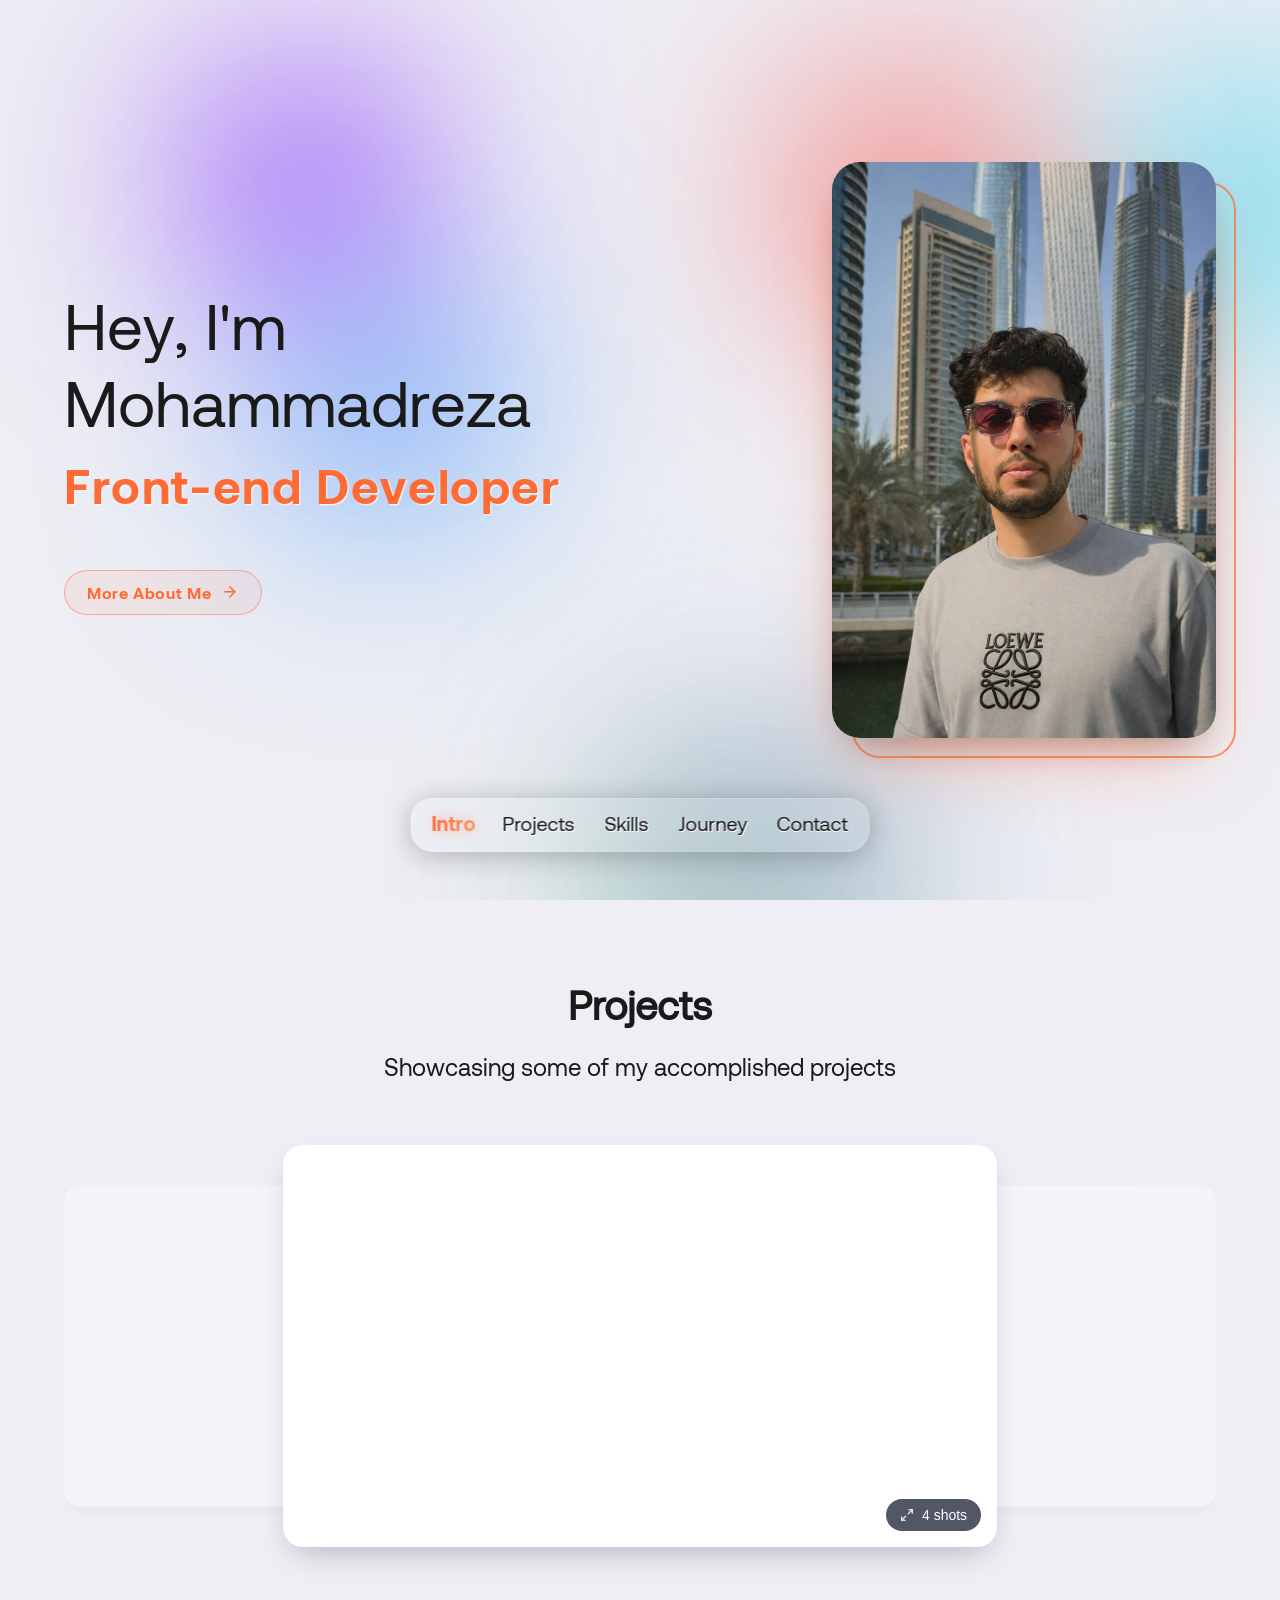
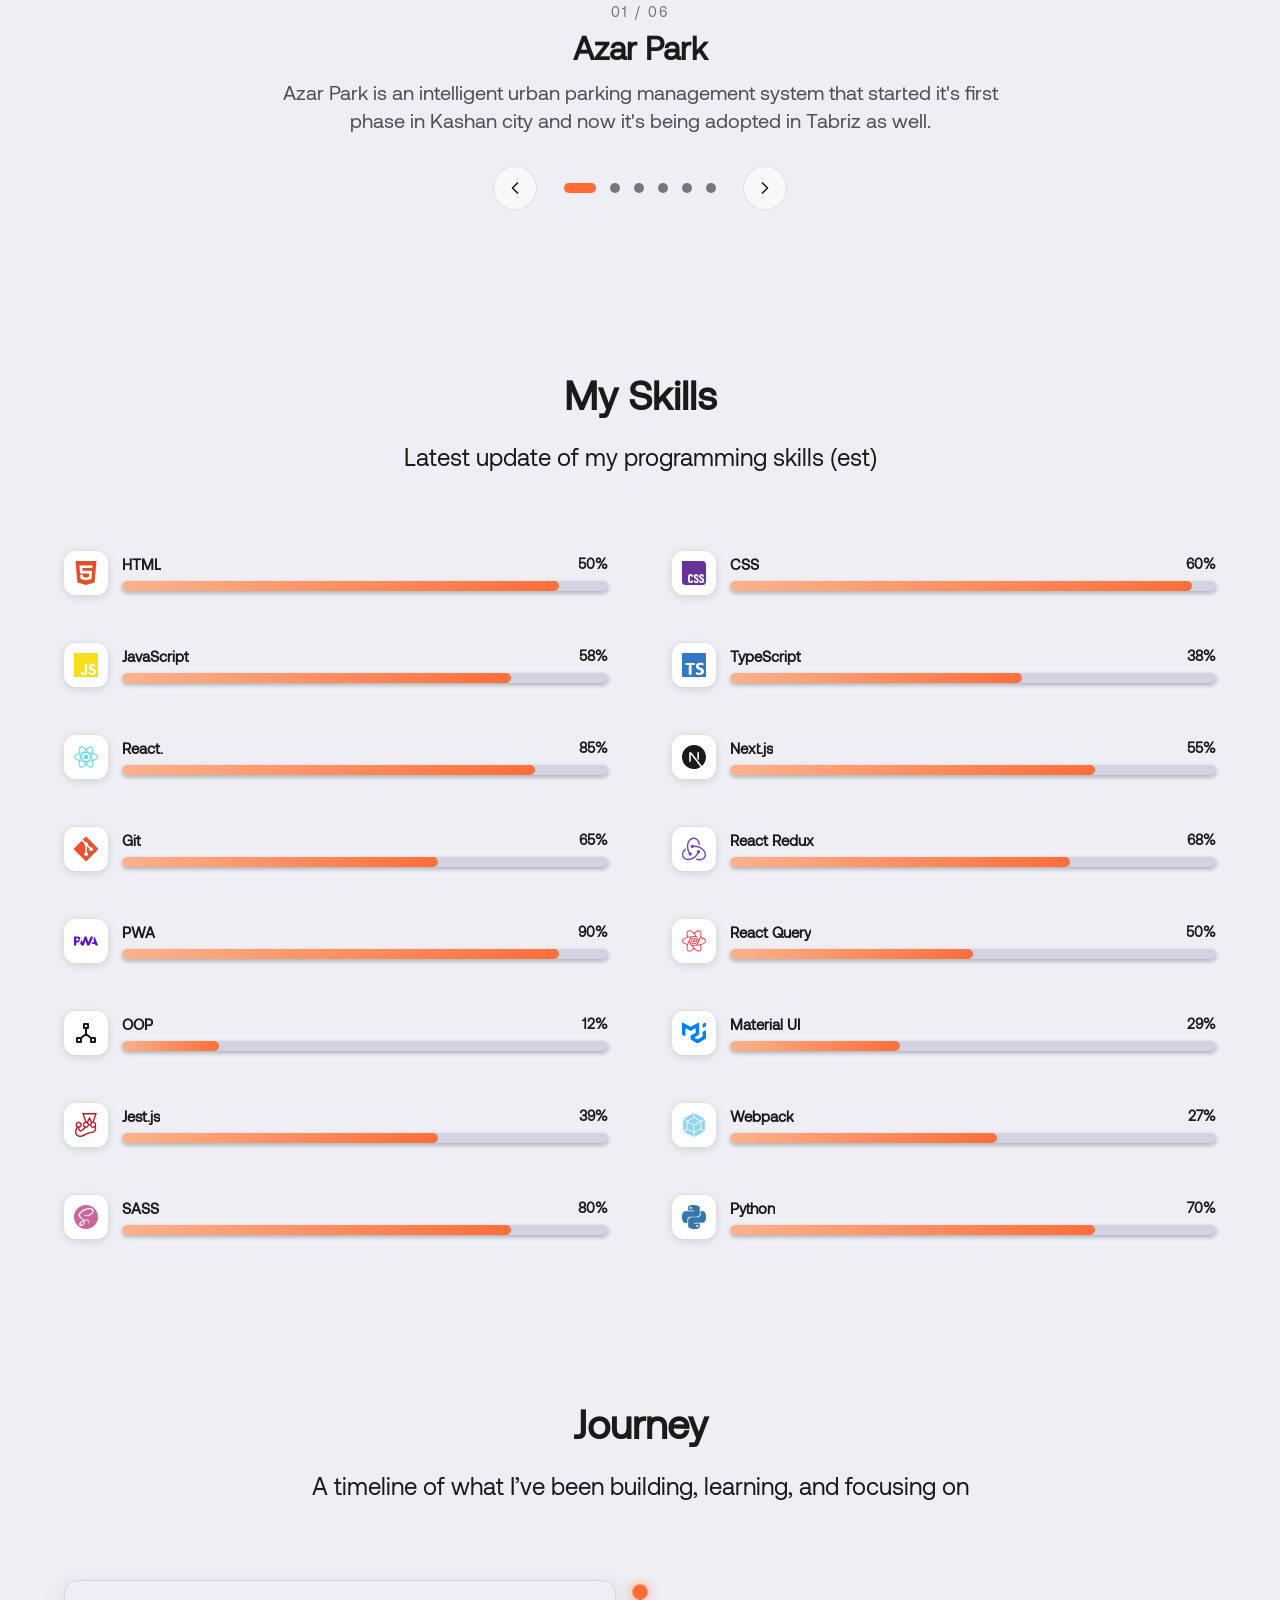
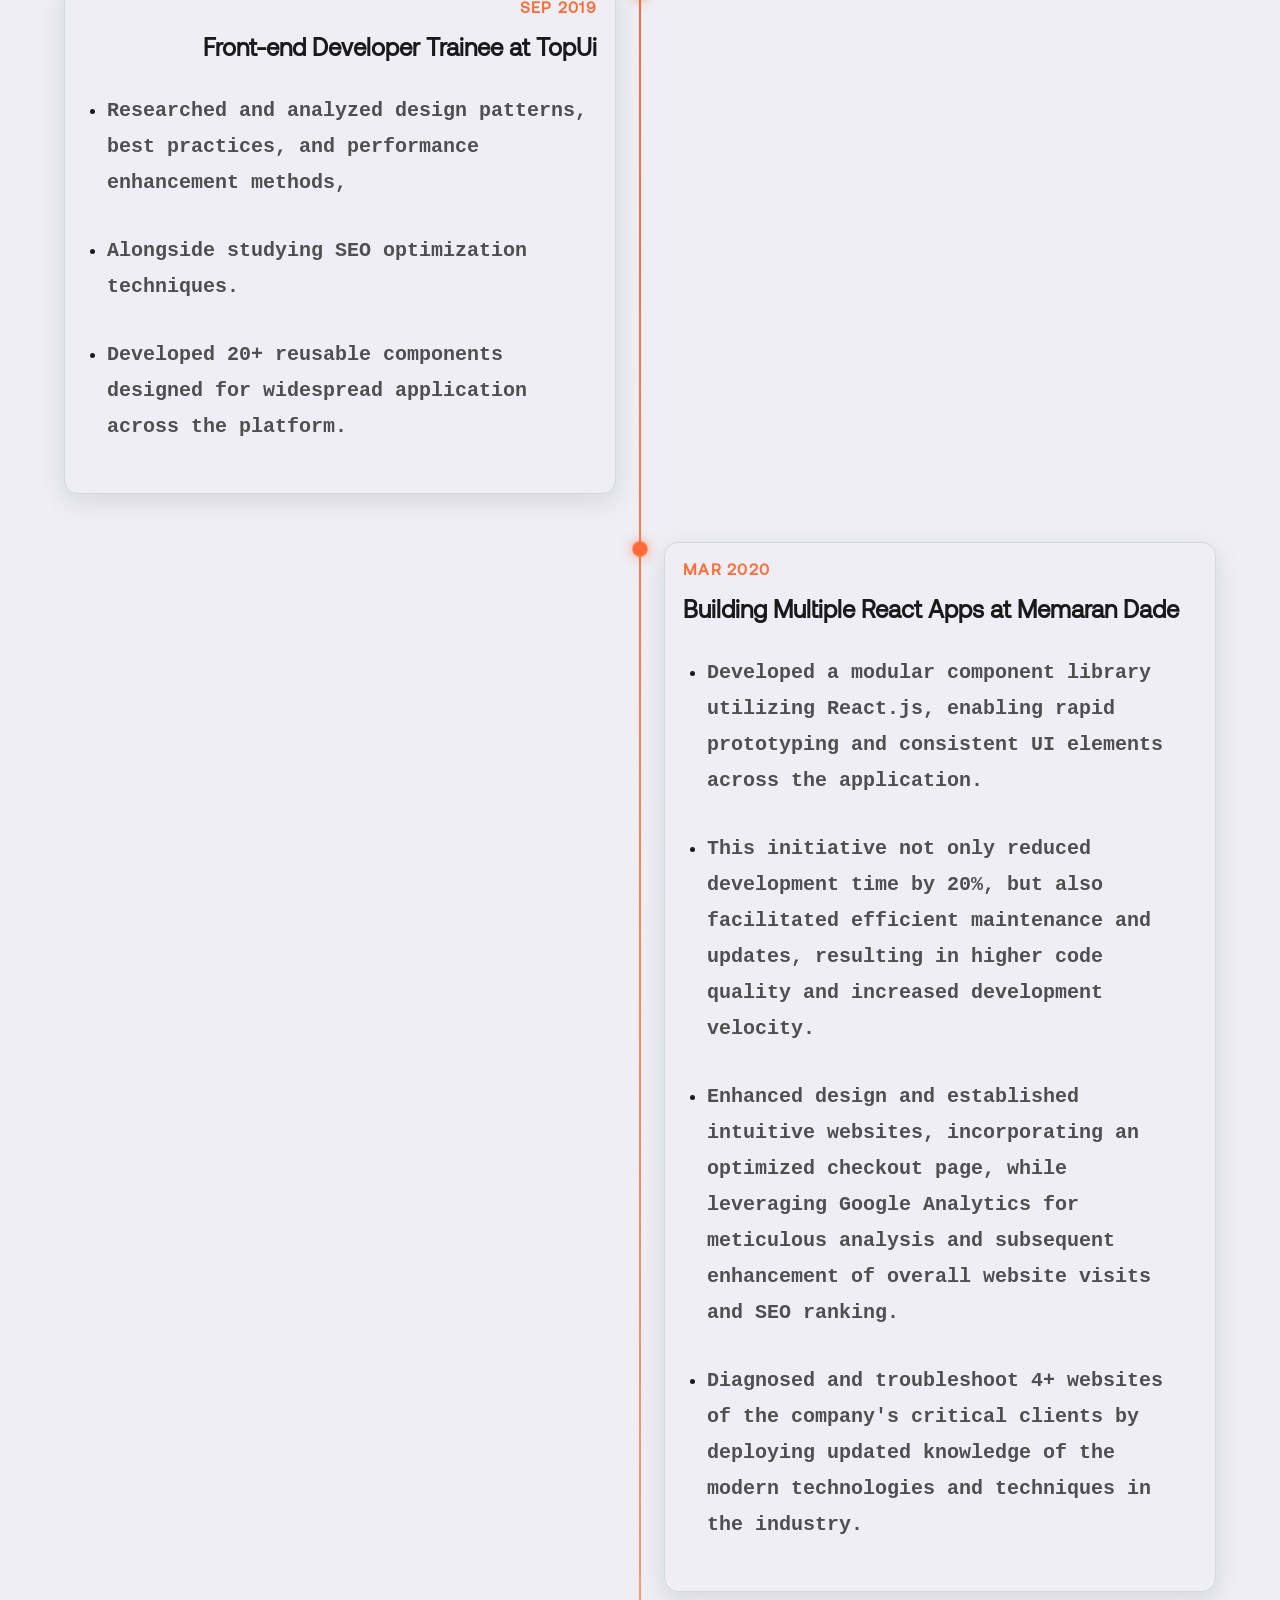
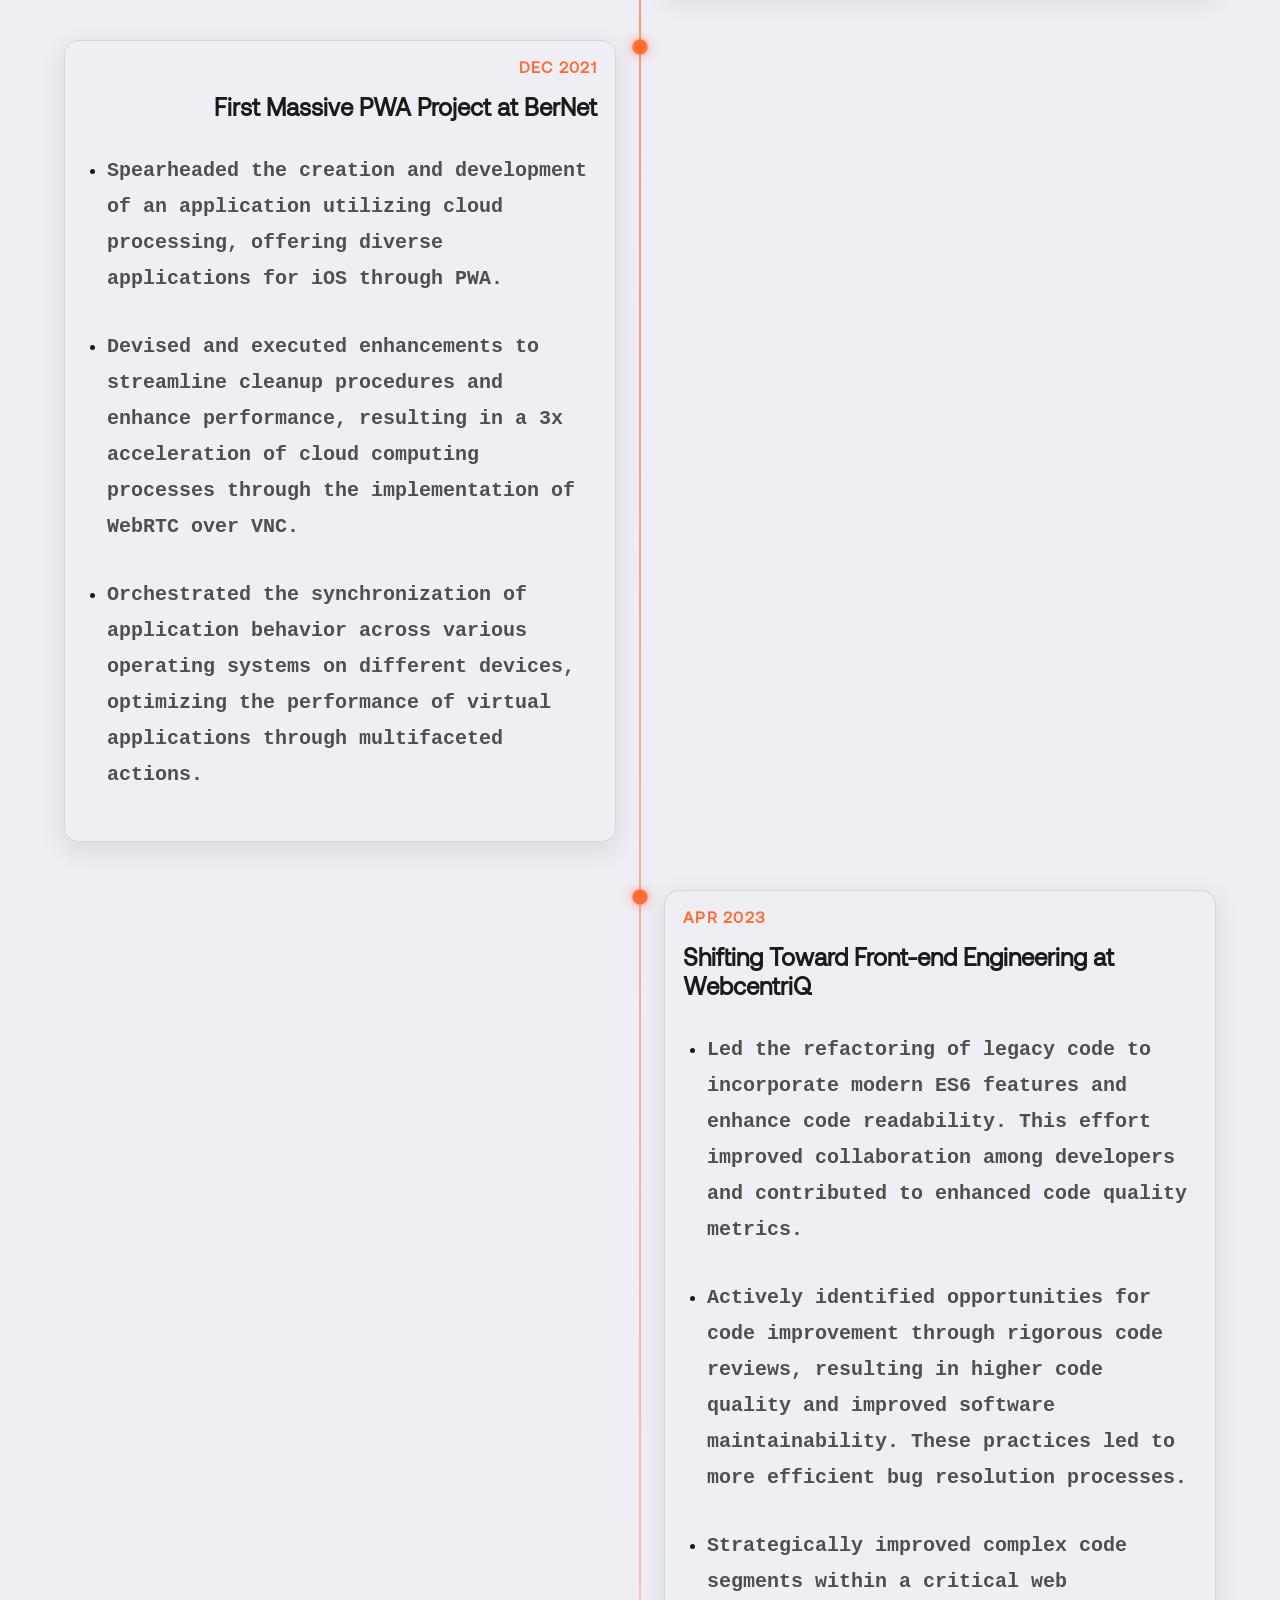
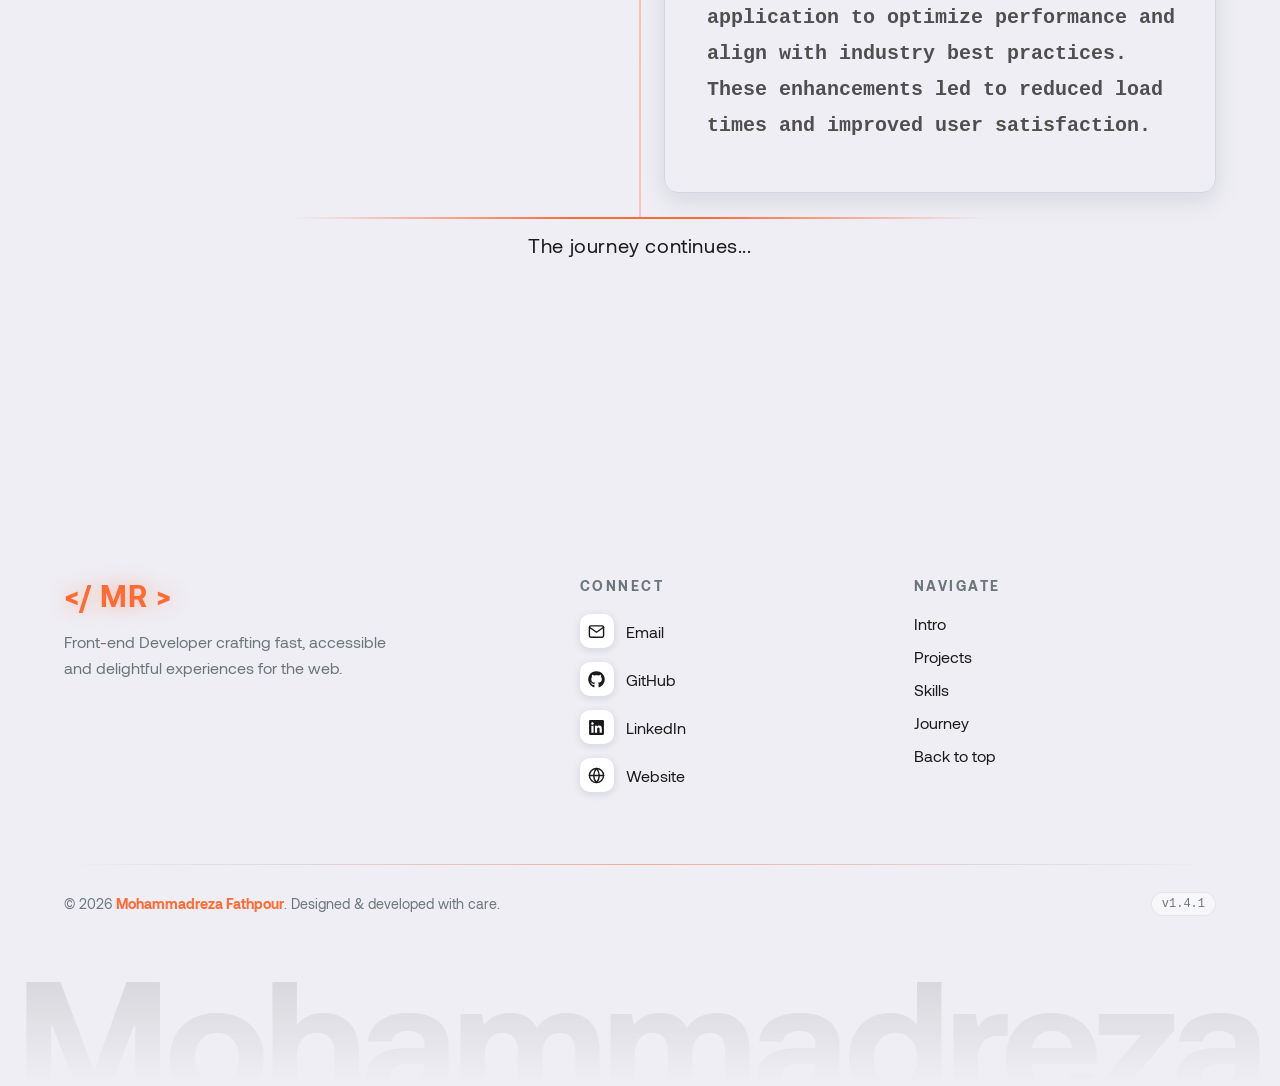
==== commit 5278d95d: "Deploy a1880b4223a96ef50949ef4f08c83c9cf9a2c735" ====
--- a/index.html
+++ b/index.html
@@ -1 +1 @@
-<!doctype html><html lang="en"><head><meta charset="utf-8"/><meta name="theme-color" content="#eeeef4" media="(prefers-color-scheme: light)"/><meta name="theme-color" content="#1a1a1a" media="(prefers-color-scheme: dark)"/><meta name="viewport" content="width=device-width,initial-scale=1,viewport-fit=cover"/><meta name="description" content="Portfolio of Mohammadreza Fathpour — Front-end Developer specializing in React, Next.js, modern UI/UX, and fast, responsive web applications."/><link rel="icon" href="/icons/favicon.ico" sizes="16x16 32x32 48x48"/><link rel="icon" type="image/svg+xml" href="/icons/favicon.svg"/><link rel="icon" type="image/png" sizes="32x32" href="/icons/favicon-32x32.png"/><link rel="icon" type="image/png" sizes="16x16" href="/icons/favicon-16x16.png"/><link rel="apple-touch-icon" sizes="180x180" href="/icons/apple-touch-icon.png"/><meta name="apple-mobile-web-app-title" content="&lt;/ MR &gt;"/><link rel="manifest" href="/manifest.json"/><link rel="preload" as="image" href="/main/me.webp" type="image/webp" fetchpriority="high"/><title>&lt;/ MR &gt;</title><style>body{background-color:#eeeef4;color:#1a1a1a}@media (prefers-color-scheme:dark){body{background-color:#1a1a1a;color:#eeeef4}}.app-loader{position:fixed;inset:0;z-index:1000;display:grid;place-items:center;background-color:#eeeef4;transition:opacity .4s ease,visibility 0s .4s}@media (prefers-color-scheme:dark){.app-loader{background-color:#1a1a1a}}.app-loader.is-done{opacity:0;visibility:hidden}.app-loader-logo{position:relative;width:6rem;height:6rem;animation:app-loader-in .5s cubic-bezier(.34,1.56,.64,1) .3s both}.app-loader-logo svg{position:absolute;inset:0;width:100%;height:100%}.app-loader-tile{fill:#ff6b35}.app-loader-pixels rect{fill:#14110f;transform-box:fill-box;transform-origin:center;opacity:0;transform:translateY(-7px) scale(.4);transition:opacity .55s cubic-bezier(.22, 1.4, .36, 1),transform .55s cubic-bezier(.22, 1.4, .36, 1);transition-delay:calc((var(--n) - 1 - var(--i)) * 28ms)}.app-loader-pixels.is-filled rect{opacity:1;transform:none;transition-delay:calc(var(--i) * 28ms)}@keyframes app-loader-in{from{opacity:0;transform:scale(.6) rotate(-8deg)}}.app-loader-label{position:absolute;width:1px;height:1px;overflow:hidden;clip-path:inset(50%);white-space:nowrap}@media (prefers-reduced-motion:reduce){.app-loader-logo{animation:none}.app-loader-pixels rect{opacity:1;transform:none;transition:none}}</style><script defer="defer" src="/static/js/main.d721847e.js"></script><link href="/static/css/main.a8c5d8f2.css" rel="stylesheet"></head><body><div id="root"></div><div id="app-loader" class="app-loader" role="status"><div class="app-loader-logo" aria-hidden="true"><svg class="app-loader-tile" viewBox="0 0 16 16" shape-rendering="crispEdges"><rect width="16" height="16" rx="3"/></svg> <svg id="app-loader-pixels" class="app-loader-pixels" viewBox="0 0 16 16" shape-rendering="crispEdges"></svg></div><span class="app-loader-label">Loading…</span></div><script>!function(){var e=document.getElementById("app-loader");if(e){var t=[];[[2,4,1,8],[6,4,1,8],[3,5,1,1],[5,5,1,1],[4,6,1,2],[9,4,1,8],[10,4,3,1],[13,5,1,3],[10,8,3,1],[11,9,1,1],[12,10,1,1],[13,11,1,1]].forEach(function(e){for(var n=e[0];n<e[0]+e[2];n++)for(var i=e[1];i<e[1]+e[3];i++)t.push([n,i])}),t.sort(function(e,t){return e[0]-t[0]||e[1]-t[1]});var n=document.getElementById("app-loader-pixels");n.style.setProperty("--n",t.length),t.forEach(function(e,t){var i=document.createElementNS("http://www.w3.org/2000/svg","rect");i.setAttribute("x",e[0]),i.setAttribute("y",e[1]),i.setAttribute("width",1),i.setAttribute("height",1),i.style.setProperty("--i",t),n.appendChild(i)});var i,o=e.querySelector(".app-loader-logo"),r=28*(t.length-1)+550,a={filled:500,empty:300},l="waiting",s=!1,u=!1,d=function(){u||(u=!0,clearTimeout(i),"waiting"===l&&(o.style.visibility="hidden"),e.classList.add("is-done"),setTimeout(function(){e.remove()},600))},c=function(e){l=e?"filling":"emptying",n.classList.toggle("is-filled",e),i=setTimeout(function(){l=e?"filled":"empty",s?d():i=setTimeout(function(){c(!e)},a[l])},r)},f=function(){s=!0,"filling"!==l&&"emptying"!==l&&d()};window.matchMedia("(prefers-reduced-motion: reduce)").matches?(n.classList.add("is-filled"),l="filled"):o.addEventListener("animationstart",function(){u||(l="filling",i=setTimeout(function(){c(!0)},150))},{once:!0});var m=function(){var e=Array.prototype.filter.call(document.images,function(e){return!e.complete&&"lazy"!==e.loading});return Promise.all(e.map(function(e){return new Promise(function(t){e.addEventListener("load",t),e.addEventListener("error",t)})}))};window.addEventListener("load",function(){Promise.all([document.fonts?document.fonts.ready:null,new Promise(function(e){requestAnimationFrame(function(){requestAnimationFrame(e)})}).then(m)]).then(f,f)}),setTimeout(d,3e4)}}()</script></body></html>+<!doctype html><html lang="en"><head><meta charset="utf-8"/><meta name="theme-color" content="#eeeef4" media="(prefers-color-scheme: light)"/><meta name="theme-color" content="#1a1a1a" media="(prefers-color-scheme: dark)"/><meta name="viewport" content="width=device-width,initial-scale=1,viewport-fit=cover"/><meta name="description" content="Portfolio of Mohammadreza Fathpour — Front-end Developer specializing in React, Next.js, modern UI/UX, and fast, responsive web applications."/><link rel="icon" href="/icons/favicon.ico" sizes="16x16 32x32 48x48"/><link rel="icon" type="image/svg+xml" href="/icons/favicon.svg"/><link rel="icon" type="image/png" sizes="32x32" href="/icons/favicon-32x32.png"/><link rel="icon" type="image/png" sizes="16x16" href="/icons/favicon-16x16.png"/><link rel="apple-touch-icon" sizes="180x180" href="/icons/apple-touch-icon.png"/><meta name="apple-mobile-web-app-title" content="&lt;/ MR &gt;"/><link rel="manifest" href="/manifest.json"/><link rel="preload" as="image" href="/main/me.webp" type="image/webp" fetchpriority="high"/><title>&lt;/ MR &gt;</title><style>body{background-color:#eeeef4;color:#1a1a1a}@media (prefers-color-scheme:dark){body{background-color:#1a1a1a;color:#eeeef4}}.app-loader{position:fixed;inset:0;z-index:1000;display:grid;place-items:center;background-color:#eeeef4;transition:opacity .4s ease,visibility 0s .4s}@media (prefers-color-scheme:dark){.app-loader{background-color:#1a1a1a}}.app-loader.is-done{opacity:0;visibility:hidden}.app-loader-logo{position:relative;width:6rem;height:6rem;animation:app-loader-in .5s cubic-bezier(.34,1.56,.64,1) .3s both}.app-loader-logo svg{position:absolute;inset:0;width:100%;height:100%}.app-loader-tile{fill:#ff6b35}.app-loader-pixels rect{fill:#14110f;transform-box:fill-box;transform-origin:center;opacity:0;transform:translateY(-7px) scale(.4);transition:opacity .55s cubic-bezier(.22, 1.4, .36, 1),transform .55s cubic-bezier(.22, 1.4, .36, 1);transition-delay:calc((var(--n) - 1 - var(--i)) * 28ms)}.app-loader-pixels.is-filled rect{opacity:1;transform:none;transition-delay:calc(var(--i) * 28ms)}@keyframes app-loader-in{from{opacity:0;transform:scale(.6) rotate(-8deg)}}.app-loader-label{position:absolute;width:1px;height:1px;overflow:hidden;clip-path:inset(50%);white-space:nowrap}@media (prefers-reduced-motion:reduce){.app-loader-logo{animation:none}.app-loader-pixels rect{opacity:1;transform:none;transition:none}}</style><script defer="defer" src="/static/js/main.133ce73e.js"></script><link href="/static/css/main.a8c5d8f2.css" rel="stylesheet"></head><body><div id="root"></div><div id="app-loader" class="app-loader" role="status"><div class="app-loader-logo" aria-hidden="true"><svg class="app-loader-tile" viewBox="0 0 16 16" shape-rendering="crispEdges"><rect width="16" height="16" rx="3"/></svg> <svg id="app-loader-pixels" class="app-loader-pixels" viewBox="0 0 16 16" shape-rendering="crispEdges"></svg></div><span class="app-loader-label">Loading…</span></div><script>!function(){var e=document.getElementById("app-loader");if(e){var t=[];[[2,4,1,8],[6,4,1,8],[3,5,1,1],[5,5,1,1],[4,6,1,2],[9,4,1,8],[10,4,3,1],[13,5,1,3],[10,8,3,1],[11,9,1,1],[12,10,1,1],[13,11,1,1]].forEach(function(e){for(var n=e[0];n<e[0]+e[2];n++)for(var i=e[1];i<e[1]+e[3];i++)t.push([n,i])}),t.sort(function(e,t){return e[0]-t[0]||e[1]-t[1]});var n=document.getElementById("app-loader-pixels");n.style.setProperty("--n",t.length),t.forEach(function(e,t){var i=document.createElementNS("http://www.w3.org/2000/svg","rect");i.setAttribute("x",e[0]),i.setAttribute("y",e[1]),i.setAttribute("width",1),i.setAttribute("height",1),i.style.setProperty("--i",t),n.appendChild(i)});var i,o=e.querySelector(".app-loader-logo"),r=28*(t.length-1)+550,a={filled:500,empty:300},l="waiting",s=!1,u=!1,d=function(){u||(u=!0,clearTimeout(i),"waiting"===l&&(o.style.visibility="hidden"),e.classList.add("is-done"),setTimeout(function(){e.remove()},600))},c=function(e){l=e?"filling":"emptying",n.classList.toggle("is-filled",e),i=setTimeout(function(){l=e?"filled":"empty",s?d():i=setTimeout(function(){c(!e)},a[l])},r)},f=function(){s=!0,"filling"!==l&&"emptying"!==l&&d()};window.matchMedia("(prefers-reduced-motion: reduce)").matches?(n.classList.add("is-filled"),l="filled"):o.addEventListener("animationstart",function(){u||(l="filling",i=setTimeout(function(){c(!0)},150))},{once:!0});var m=function(){var e=Array.prototype.filter.call(document.images,function(e){return!e.complete&&"lazy"!==e.loading});return Promise.all(e.map(function(e){return new Promise(function(t){e.addEventListener("load",t),e.addEventListener("error",t)})}))};window.addEventListener("load",function(){Promise.all([document.fonts?document.fonts.ready:null,new Promise(function(e){requestAnimationFrame(function(){requestAnimationFrame(e)})}).then(m)]).then(f,f)}),setTimeout(d,3e4)}}()</script></body></html>
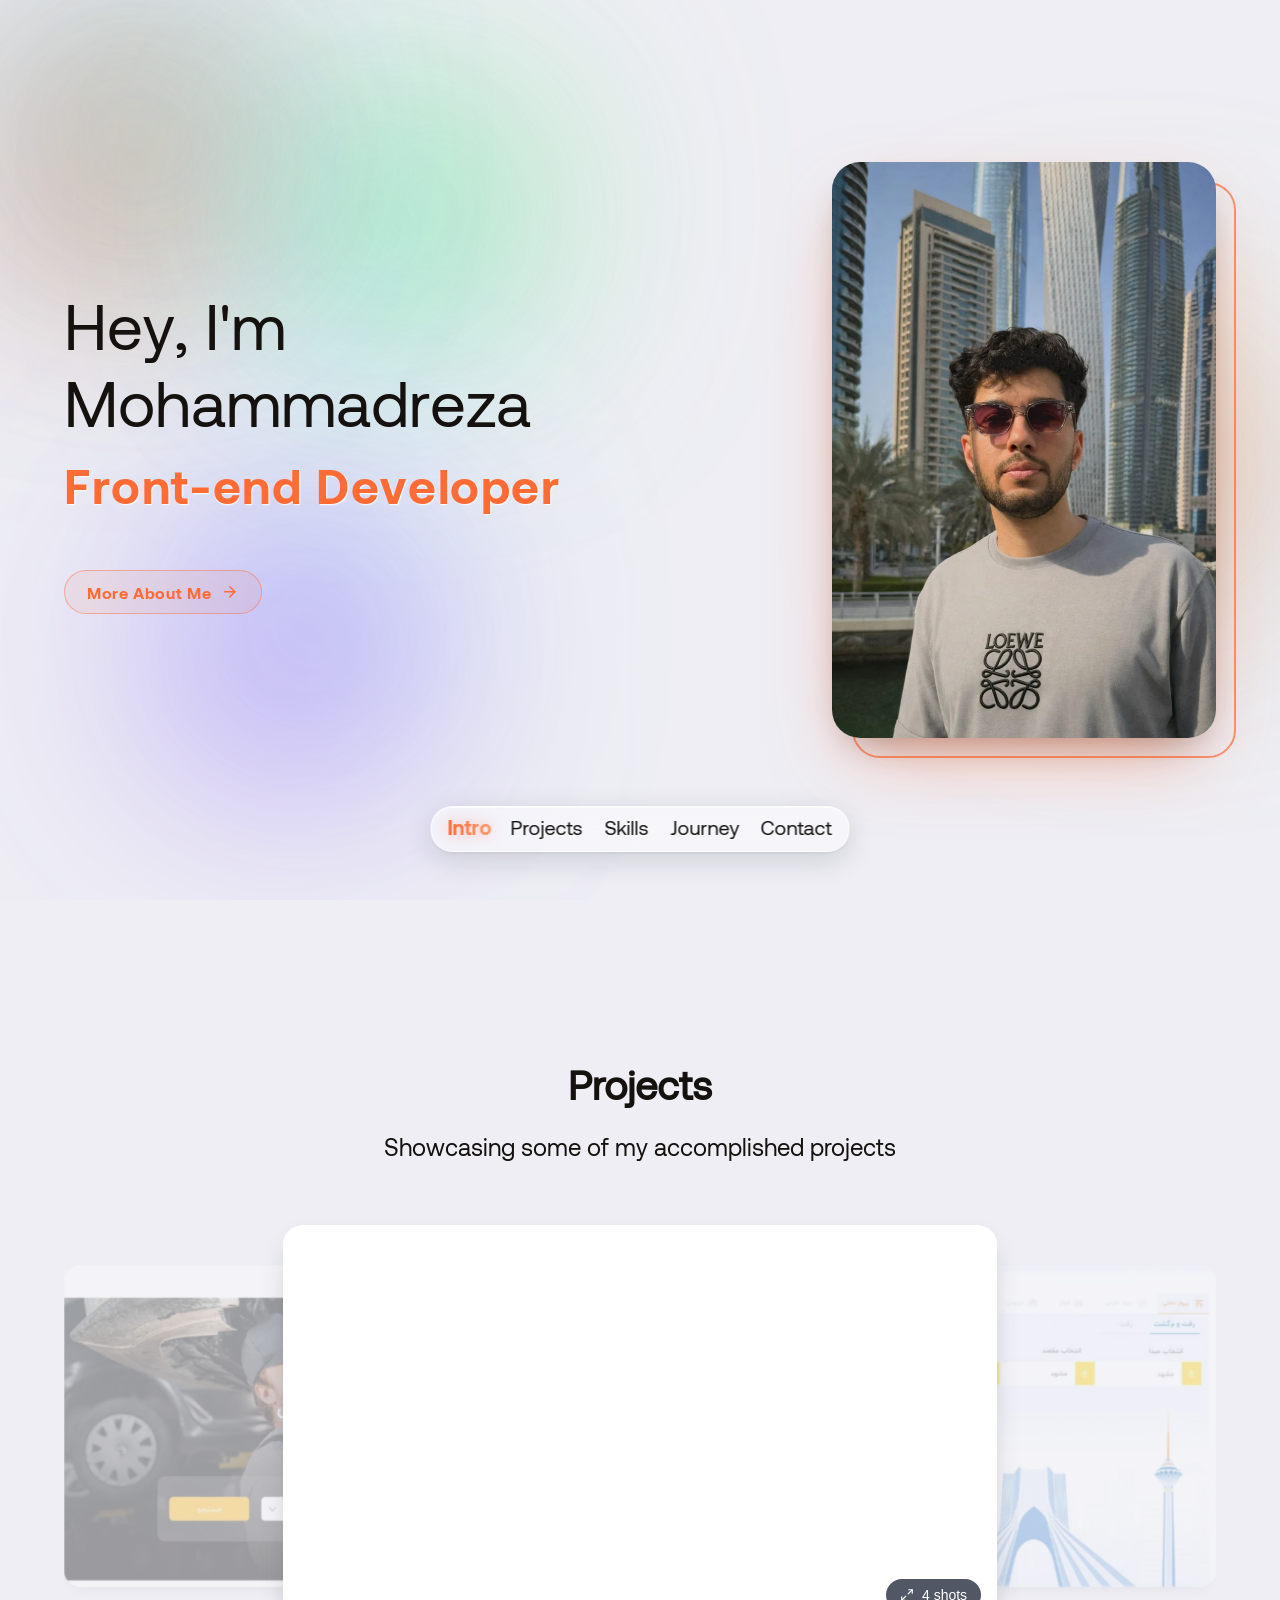
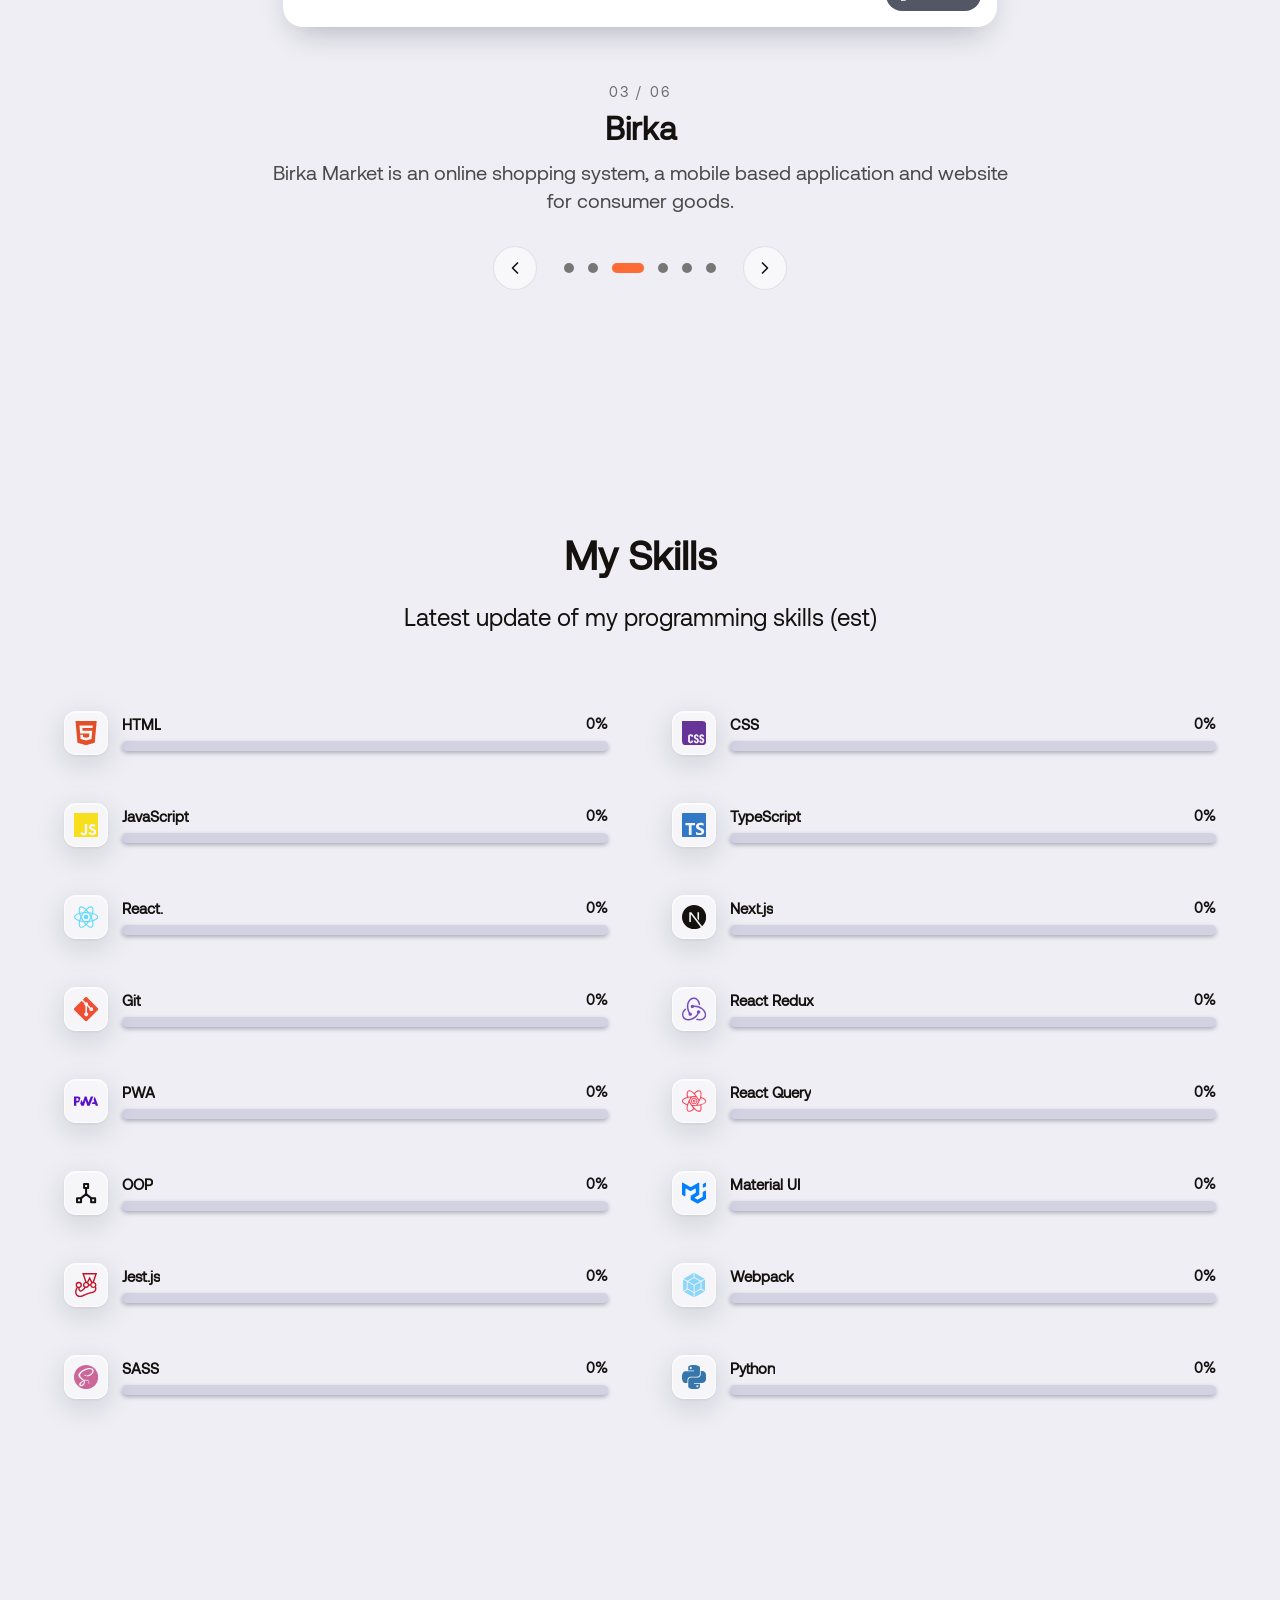
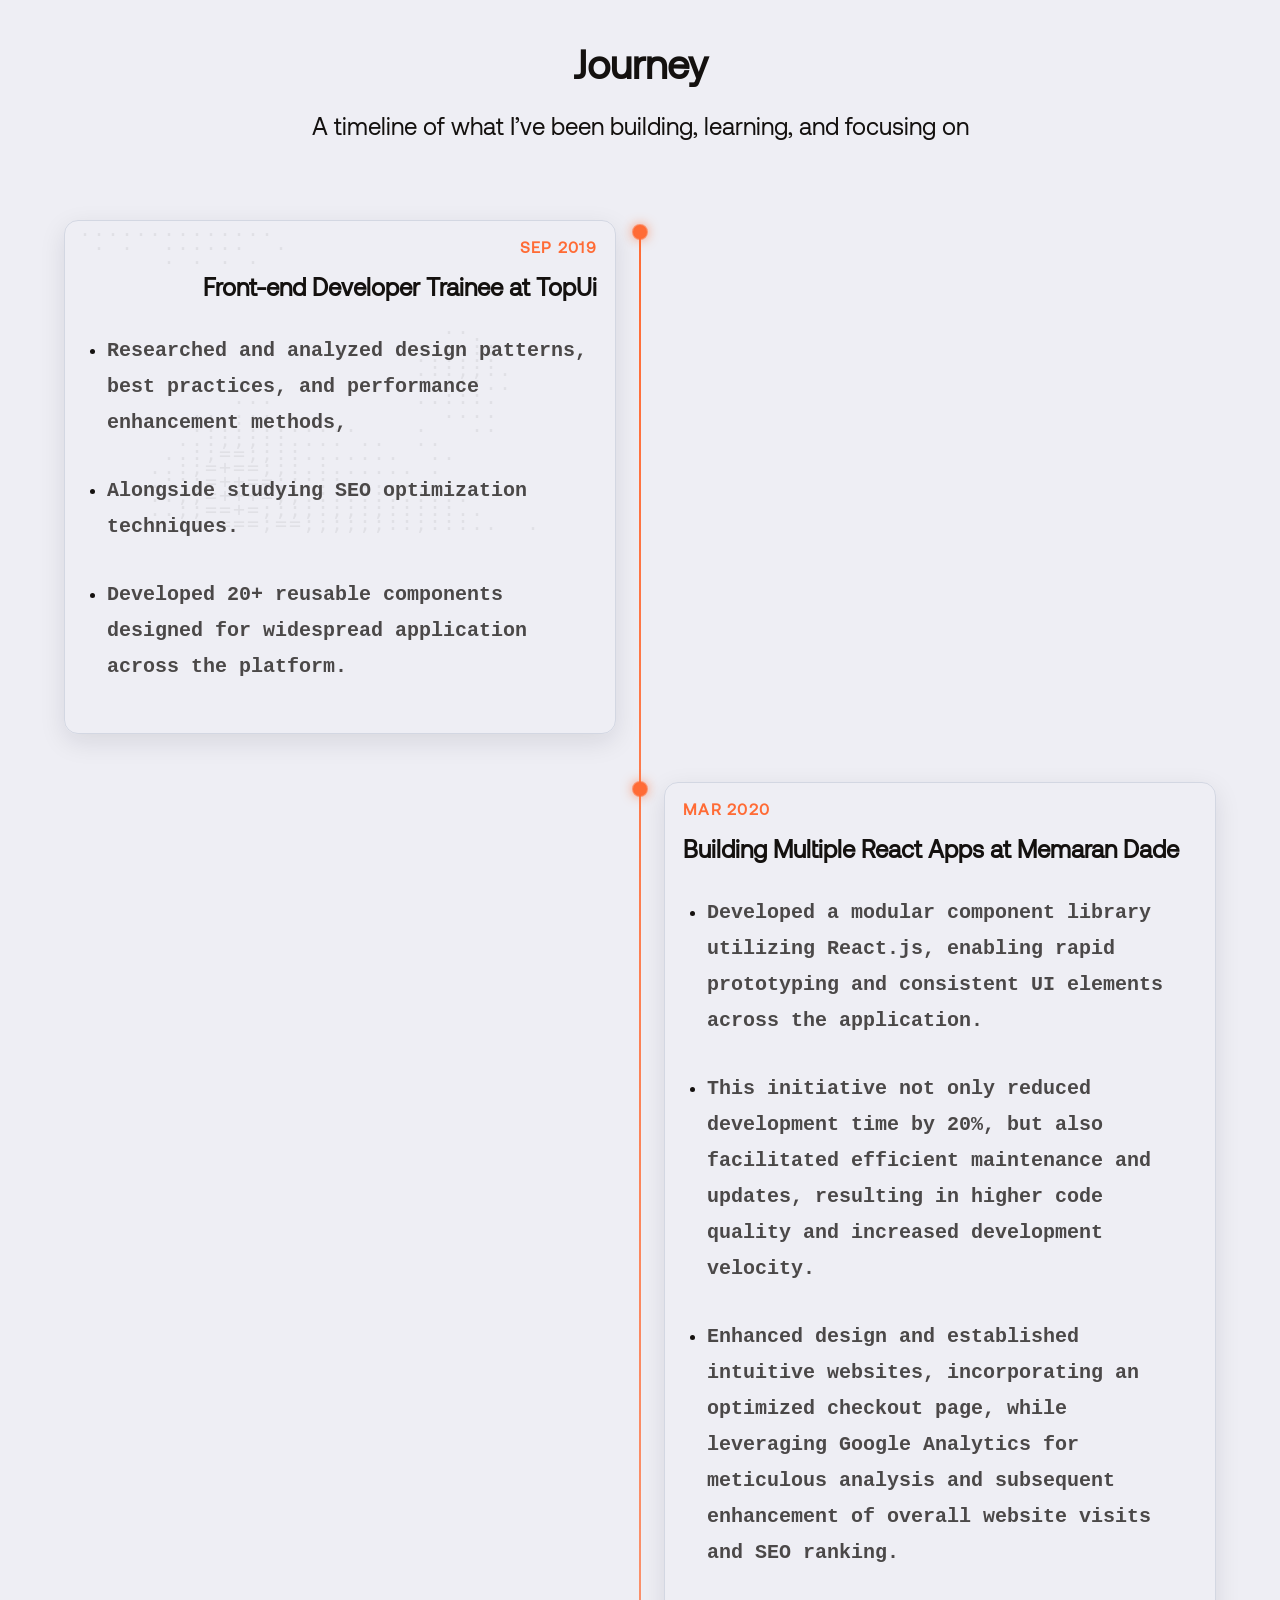
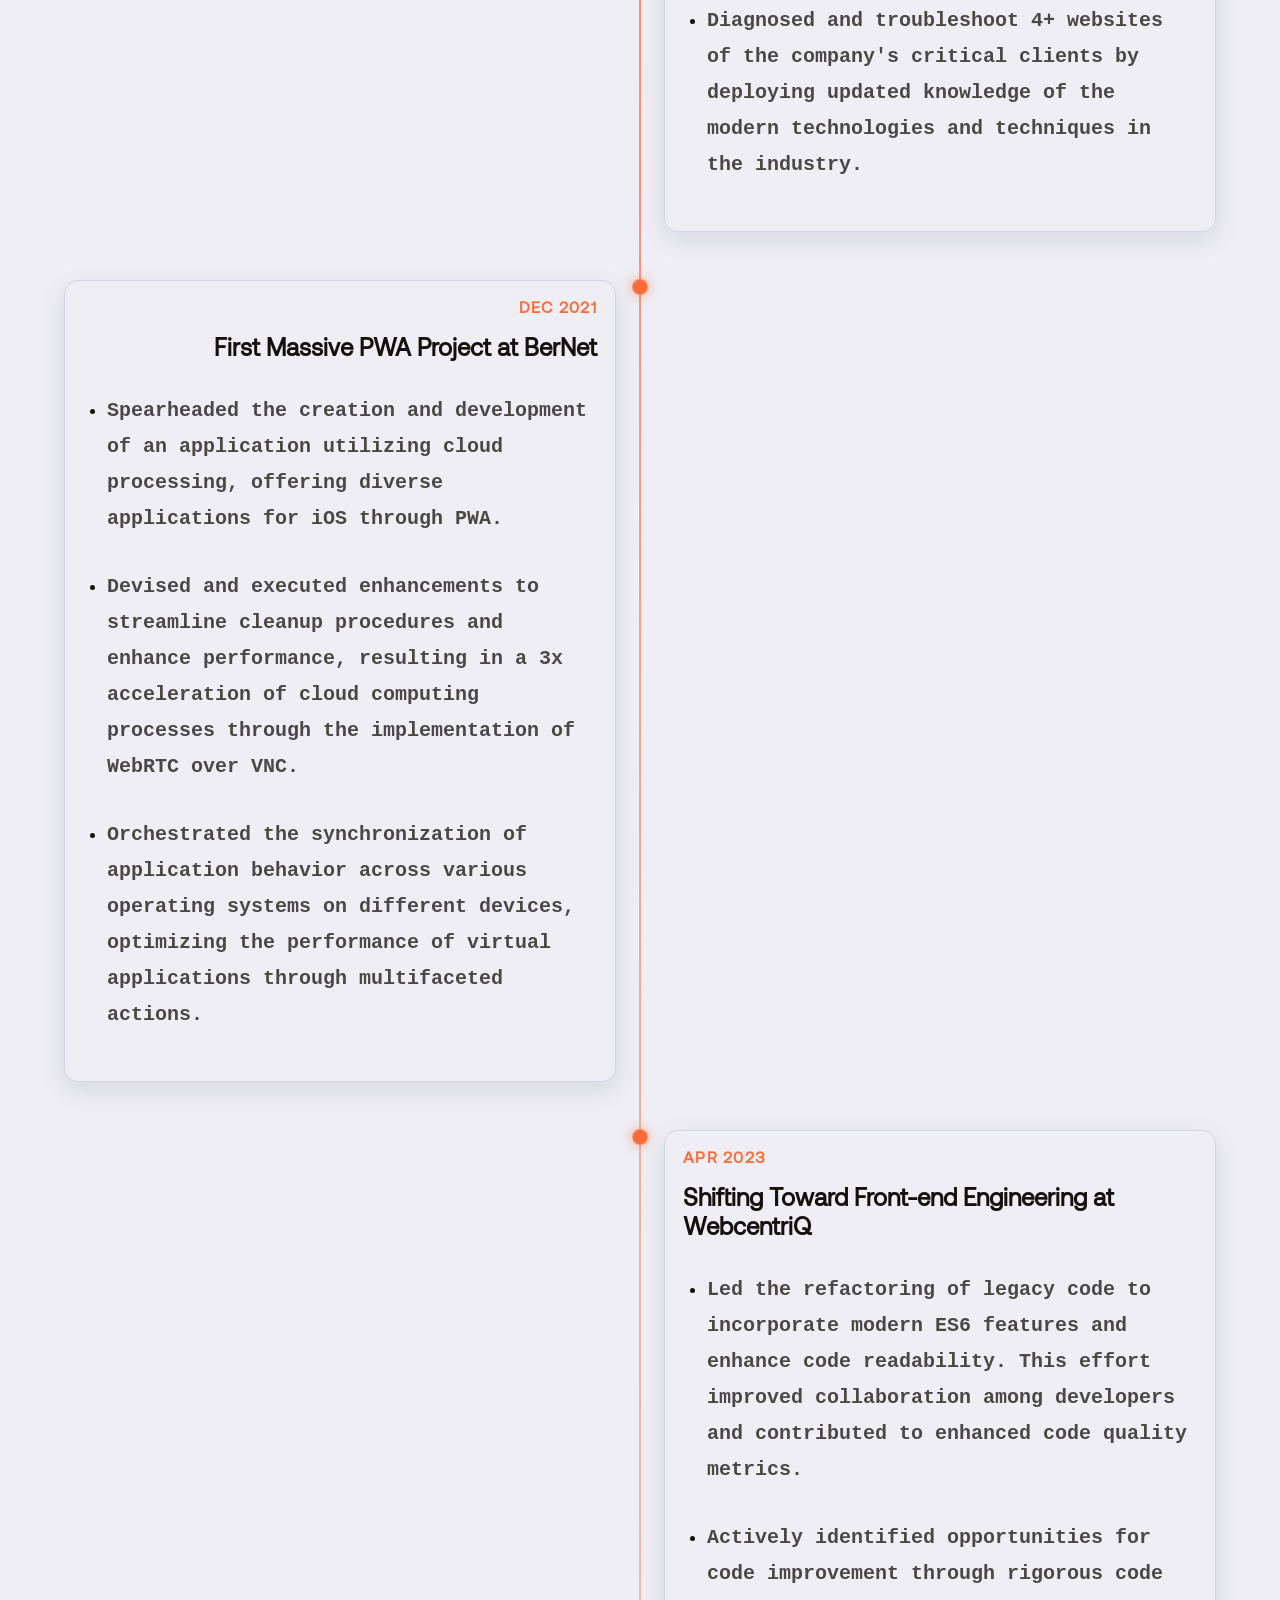
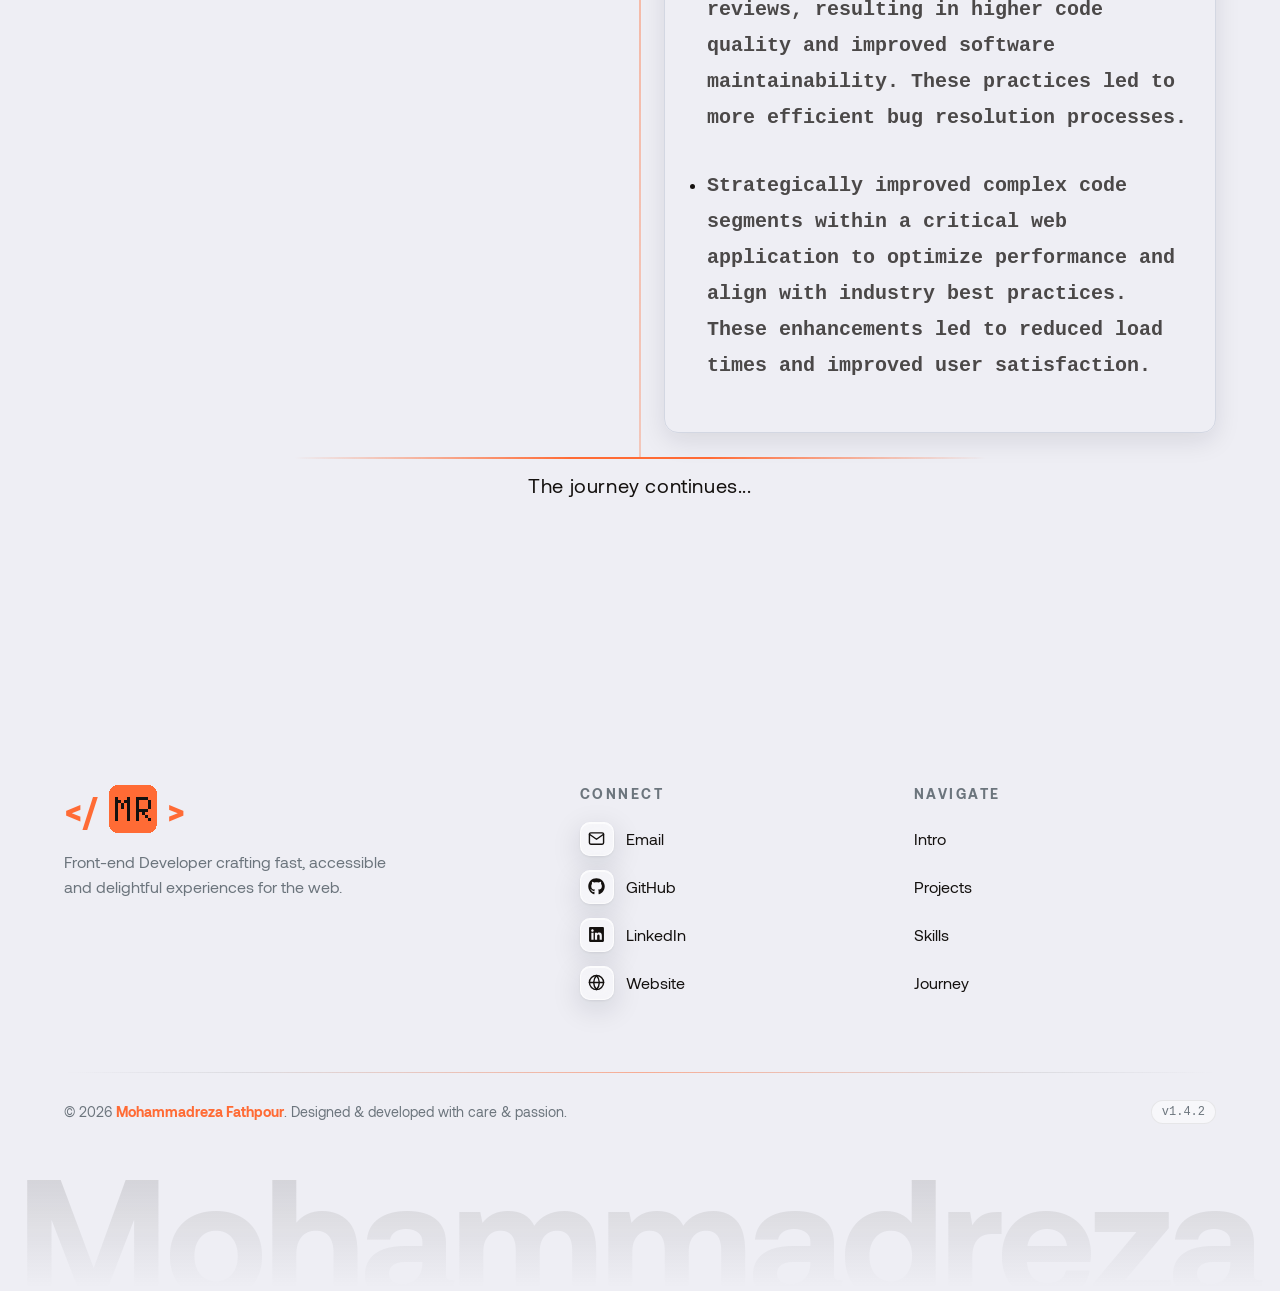
==== commit b574e3ef: "Deploy e2144fbc4acdfe71b96be2f409c7416634e2db87" ====
--- a/index.html
+++ b/index.html
@@ -1 +1 @@
-<!doctype html><html lang="en"><head><meta charset="utf-8"/><meta name="theme-color" content="#eeeef4" media="(prefers-color-scheme: light)"/><meta name="theme-color" content="#1a1a1a" media="(prefers-color-scheme: dark)"/><meta name="viewport" content="width=device-width,initial-scale=1,viewport-fit=cover"/><meta name="description" content="Portfolio of Mohammadreza Fathpour — Front-end Developer specializing in React, Next.js, modern UI/UX, and fast, responsive web applications."/><link rel="icon" href="/icons/favicon.ico" sizes="16x16 32x32 48x48"/><link rel="icon" type="image/svg+xml" href="/icons/favicon.svg"/><link rel="icon" type="image/png" sizes="32x32" href="/icons/favicon-32x32.png"/><link rel="icon" type="image/png" sizes="16x16" href="/icons/favicon-16x16.png"/><link rel="apple-touch-icon" sizes="180x180" href="/icons/apple-touch-icon.png"/><meta name="apple-mobile-web-app-title" content="&lt;/ MR &gt;"/><link rel="manifest" href="/manifest.json"/><link rel="preload" as="image" href="/main/me.webp" type="image/webp" fetchpriority="high"/><title>&lt;/ MR &gt;</title><style>body{background-color:#eeeef4;color:#1a1a1a}@media (prefers-color-scheme:dark){body{background-color:#1a1a1a;color:#eeeef4}}.app-loader{position:fixed;inset:0;z-index:1000;display:grid;place-items:center;background-color:#eeeef4;transition:opacity .4s ease,visibility 0s .4s}@media (prefers-color-scheme:dark){.app-loader{background-color:#1a1a1a}}.app-loader.is-done{opacity:0;visibility:hidden}.app-loader-logo{position:relative;width:6rem;height:6rem;animation:app-loader-in .5s cubic-bezier(.34,1.56,.64,1) .3s both}.app-loader-logo svg{position:absolute;inset:0;width:100%;height:100%}.app-loader-tile{fill:#ff6b35}.app-loader-pixels rect{fill:#14110f;transform-box:fill-box;transform-origin:center;opacity:0;transform:translateY(-7px) scale(.4);transition:opacity .55s cubic-bezier(.22, 1.4, .36, 1),transform .55s cubic-bezier(.22, 1.4, .36, 1);transition-delay:calc((var(--n) - 1 - var(--i)) * 28ms)}.app-loader-pixels.is-filled rect{opacity:1;transform:none;transition-delay:calc(var(--i) * 28ms)}@keyframes app-loader-in{from{opacity:0;transform:scale(.6) rotate(-8deg)}}.app-loader-label{position:absolute;width:1px;height:1px;overflow:hidden;clip-path:inset(50%);white-space:nowrap}@media (prefers-reduced-motion:reduce){.app-loader-logo{animation:none}.app-loader-pixels rect{opacity:1;transform:none;transition:none}}</style><script defer="defer" src="/static/js/main.133ce73e.js"></script><link href="/static/css/main.a8c5d8f2.css" rel="stylesheet"></head><body><div id="root"></div><div id="app-loader" class="app-loader" role="status"><div class="app-loader-logo" aria-hidden="true"><svg class="app-loader-tile" viewBox="0 0 16 16" shape-rendering="crispEdges"><rect width="16" height="16" rx="3"/></svg> <svg id="app-loader-pixels" class="app-loader-pixels" viewBox="0 0 16 16" shape-rendering="crispEdges"></svg></div><span class="app-loader-label">Loading…</span></div><script>!function(){var e=document.getElementById("app-loader");if(e){var t=[];[[2,4,1,8],[6,4,1,8],[3,5,1,1],[5,5,1,1],[4,6,1,2],[9,4,1,8],[10,4,3,1],[13,5,1,3],[10,8,3,1],[11,9,1,1],[12,10,1,1],[13,11,1,1]].forEach(function(e){for(var n=e[0];n<e[0]+e[2];n++)for(var i=e[1];i<e[1]+e[3];i++)t.push([n,i])}),t.sort(function(e,t){return e[0]-t[0]||e[1]-t[1]});var n=document.getElementById("app-loader-pixels");n.style.setProperty("--n",t.length),t.forEach(function(e,t){var i=document.createElementNS("http://www.w3.org/2000/svg","rect");i.setAttribute("x",e[0]),i.setAttribute("y",e[1]),i.setAttribute("width",1),i.setAttribute("height",1),i.style.setProperty("--i",t),n.appendChild(i)});var i,o=e.querySelector(".app-loader-logo"),r=28*(t.length-1)+550,a={filled:500,empty:300},l="waiting",s=!1,u=!1,d=function(){u||(u=!0,clearTimeout(i),"waiting"===l&&(o.style.visibility="hidden"),e.classList.add("is-done"),setTimeout(function(){e.remove()},600))},c=function(e){l=e?"filling":"emptying",n.classList.toggle("is-filled",e),i=setTimeout(function(){l=e?"filled":"empty",s?d():i=setTimeout(function(){c(!e)},a[l])},r)},f=function(){s=!0,"filling"!==l&&"emptying"!==l&&d()};window.matchMedia("(prefers-reduced-motion: reduce)").matches?(n.classList.add("is-filled"),l="filled"):o.addEventListener("animationstart",function(){u||(l="filling",i=setTimeout(function(){c(!0)},150))},{once:!0});var m=function(){var e=Array.prototype.filter.call(document.images,function(e){return!e.complete&&"lazy"!==e.loading});return Promise.all(e.map(function(e){return new Promise(function(t){e.addEventListener("load",t),e.addEventListener("error",t)})}))};window.addEventListener("load",function(){Promise.all([document.fonts?document.fonts.ready:null,new Promise(function(e){requestAnimationFrame(function(){requestAnimationFrame(e)})}).then(m)]).then(f,f)}),setTimeout(d,3e4)}}()</script></body></html>+<!doctype html><html lang="en"><head><meta charset="utf-8"/><meta name="theme-color" content="#eeeef4" media="(prefers-color-scheme: light)"/><meta name="theme-color" content="#14110F" media="(prefers-color-scheme: dark)"/><meta name="viewport" content="width=device-width,initial-scale=1,viewport-fit=cover"/><meta name="description" content="Portfolio of Mohammadreza Fathpour — Front-end Developer specializing in React, Next.js, modern UI/UX, and fast, responsive web applications."/><link rel="icon" href="/icons/favicon.ico" sizes="16x16 32x32 48x48"/><link rel="icon" type="image/svg+xml" href="/icons/favicon.svg"/><link rel="icon" type="image/png" sizes="32x32" href="/icons/favicon-32x32.png"/><link rel="icon" type="image/png" sizes="16x16" href="/icons/favicon-16x16.png"/><link rel="apple-touch-icon" sizes="180x180" href="/icons/apple-touch-icon.png"/><meta name="apple-mobile-web-app-title" content="&lt;/ MR &gt;"/><link rel="manifest" href="/manifest.json"/><link rel="preload" as="image" href="/main/me.webp" type="image/webp" fetchpriority="high"/><title>&lt;/ MR &gt;</title><style>@font-face{font-family:main-normal;src:url("/fonts/Aeonik-Regular.woff2") format("woff2"),url("/fonts/Aeonik-Regular.ttf") format("truetype");font-weight:400;font-style:normal}@font-face{font-family:main-bold;src:url("/fonts/Aeonik-Bold.woff2") format("woff2"),url("/fonts/Aeonik-Bold.ttf") format("truetype");font-weight:700;font-style:normal}body{background-color:#eeeef4;color:#14110f}@media (prefers-color-scheme:dark){body{background-color:#14110f;color:#eeeef4}}.app-loader{position:fixed;inset:0;z-index:1000;display:grid;place-items:center;background-color:#eeeef4;transition:opacity .4s ease,visibility 0s .4s}@media (prefers-color-scheme:dark){.app-loader{background-color:#14110f}}.app-loader.is-done{opacity:0;visibility:hidden}.app-loader-logo{width:6rem;height:6rem;animation:app-loader-in .5s cubic-bezier(.34,1.56,.64,1) .3s both}@keyframes app-loader-in{from{opacity:0;transform:scale(.6) rotate(-8deg)}}.app-loader-label{position:absolute;width:1px;height:1px;overflow:hidden;clip-path:inset(50%);white-space:nowrap}@media (prefers-reduced-motion:reduce){.app-loader-logo{animation:none}}</style><script defer="defer" src="/static/js/main.d7540069.js"></script><link href="/static/css/main.537bc12d.css" rel="stylesheet"></head><body><div id="root"></div><div id="app-loader" class="app-loader" role="status"><div class="app-loader-logo" aria-hidden="true"></div><span class="app-loader-label">Loading…</span></div><script src="/mr-logo.js"></script><script>!function(){var e=document.getElementById("app-loader");if(e){var n=document.documentElement;n.classList.add("app-loading");var o=e.querySelector(".app-loader-logo"),t=window.MRLogo?window.MRLogo.create(o):{loop:function(){},fill:function(){},stop:function(e){e()}},i=!1,a=!1,r=function(){a||(a=!0,i||(o.style.visibility="hidden"),e.classList.add("is-done"),setTimeout(function(){e.remove()},600),n.classList.remove("app-loading"),window.dispatchEvent(new Event("app-loader-done")))},d=function(){t.stop(r)};window.matchMedia("(prefers-reduced-motion: reduce)").matches?(i=!0,t.fill()):o.addEventListener("animationstart",function(){a||(i=!0,t.loop(150))},{once:!0});var c=function(){var e=Array.prototype.filter.call(document.images,function(e){return!e.complete&&"lazy"!==e.loading});return Promise.all(e.map(function(e){return new Promise(function(n){e.addEventListener("load",n),e.addEventListener("error",n)})}))};window.addEventListener("load",function(){Promise.all([document.fonts?document.fonts.ready:null,new Promise(function(e){requestAnimationFrame(function(){requestAnimationFrame(e)})}).then(c)]).then(d,d)}),setTimeout(r,3e4)}}()</script></body></html>
--- a/static/css/main.537bc12d.css
+++ b/static/css/main.537bc12d.css
@@ -0,0 +1 @@
+.nav-container{--nav-font-size:clamp(0.8125rem,4.2vw,1rem);--nav-gap:clamp(0.5rem,3vw,0.75rem);--nav-padding:0.375rem 0.75rem 0.5rem;--nav-radius:18px;--nav-bottom:0rem;--nav-ink:var(--text-light-mode);--nav-shine:linear-gradient(90deg,var(--accent),var(--accent-light),var(--accent));--nav-glow:color-mix(in srgb,var(--accent) 45%,#0000);animation:navbarExpand .35s ease forwards;backdrop-filter:var(--glass-blur);-webkit-backdrop-filter:var(--glass-blur);background:var(--glass-bg);border:1px solid var(--glass-rim);border-radius:var(--nav-radius);bottom:calc(1rem + var(--nav-bottom) + env(safe-area-inset-bottom, 0px));box-shadow:inset 0 1px 0 var(--glass-highlight),var(--glass-shadow);left:50%;max-width:calc(100vw - 2rem);padding:var(--nav-padding);position:fixed;z-index:var(--z-navbar)}@media (prefers-color-scheme:dark){.nav-container{--nav-ink:var(--text-dark-mode);--nav-shine:linear-gradient(90deg,var(--accent-light),var(--accent),var(--accent-light));--nav-glow:color-mix(in srgb,var(--accent-light) 55%,#0000)}}.nav-container.nav-hidden{animation:navbarCollapse .35s ease-out forwards;pointer-events:none}@keyframes navbarExpand{0%{opacity:0;transform:translateX(-50%) translateY(1rem) scale(.7)}to{opacity:1;transform:translateX(-50%) translateY(0) scale(1)}}@keyframes navbarCollapse{0%{opacity:1;transform:translateX(-50%) translateY(0) scale(1)}to{opacity:0;transform:translateX(-50%) translateY(1rem) scale(.7)}}.nav-inner{grid-column-gap:var(--nav-gap);column-gap:var(--nav-gap);display:grid;grid-auto-flow:column;grid-auto-rows:minmax(1.5rem,auto);position:relative}.nav-link{align-items:center;color:var(--nav-ink);display:flex;flex-direction:column;font-size:var(--nav-font-size);font-weight:500;justify-content:center;position:relative;text-decoration:none;transition:color .4s ease}.nav-link:after{height:0;overflow:hidden;visibility:hidden}.nav-link:after,.nav-link:before{content:attr(data-label);font-family:main-bold;font-weight:700;pointer-events:none}.nav-link:before{-webkit-text-fill-color:#0000;align-items:center;animation:navShine 5s linear infinite reverse;background:var(--nav-shine);-webkit-background-clip:text;background-clip:text;background-size:300% 100%;color:#0000;content:attr(data-label) /"";display:flex;filter:drop-shadow(0 0 .45rem var(--nav-glow));inset:0;justify-content:center;opacity:0;position:absolute;transition:opacity .4s ease}.nav-link.is-active{color:#0000}.nav-link.is-active:before{opacity:1}@keyframes navShine{to{background-position:150% 0}}@media (prefers-reduced-motion:reduce){.nav-link:before{animation:none}}@media (min-width:640px){.nav-container{--nav-font-size:1.0625rem;--nav-gap:0.875rem;--nav-padding:0.5rem 0.875rem 0.625rem;--nav-radius:20px;--nav-bottom:1rem}}@media (min-width:768px){.nav-container{--nav-font-size:1.125rem;--nav-gap:1rem;--nav-padding:0.5rem 1rem 0.75rem;--nav-radius:22px;--nav-bottom:1.5rem}}@media (min-width:1024px){.nav-container{--nav-font-size:1.25rem;--nav-bottom:2rem}}@media (min-width:1536px){.nav-container{--nav-font-size:1.375rem;--nav-gap:1.25rem;--nav-padding:0.625rem 1.25rem 0.875rem;--nav-radius:26px}}@media (max-height:640px){.nav-container{--nav-font-size:clamp(0.8125rem,4.2vw,1rem);--nav-gap:clamp(0.5rem,3vw,0.75rem);--nav-padding:0.375rem 0.75rem 0.5rem;--nav-radius:18px;--nav-bottom:0rem}}.intro-section{align-items:center;display:flex;justify-content:center;margin-bottom:0;margin-top:0;min-height:100vh;min-height:100svh;min-height:var(--app-height,100svh);padding:0}.intro-section h1{display:flex;font-size:6rem;font-weight:lighter;margin:0}.intro-section .intro-layout{grid-column-gap:clamp(2rem,5vw,5rem);align-items:center;column-gap:clamp(2rem,5vw,5rem);display:grid;flex:1 1;grid-template-areas:". photo" "text photo" "toggle photo" ". photo";grid-template-columns:minmax(0,1fr) auto;grid-template-rows:1fr auto auto 1fr}.intro-layout .intro-text{grid-area:text}.intro-layout .intro-toggle{grid-area:toggle;justify-self:start}.intro-layout.is-title .intro-toggle{margin-top:2.5rem}.intro-photo{animation:introPhotoIn 1s cubic-bezier(.22,1,.36,1) .2s both;grid-area:photo;isolation:isolate;margin:0;position:relative;width:min(clamp(15rem,30vw,28rem),50vh)}.intro-photo:before{border:2px solid var(--accent);border-radius:1.75rem;content:"";inset:0;opacity:.7;position:absolute;transform:translate(1.25rem,1.25rem);transition:transform .5s cubic-bezier(.22,1,.36,1);z-index:-1}@media (hover:hover){.intro-photo:hover:before{transform:translate(.75rem,.75rem)}}.intro-photo-frame{aspect-ratio:2/3;border-radius:1.75rem;box-shadow:0 30px 80px -24px color-mix(in srgb,var(--accent) 55%,#0000),0 18px 40px -20px #00000073;overflow:hidden;position:relative}.intro-photo img{display:block;height:100%;object-fit:cover;object-position:59% 30%;transform:scale(1.05);width:100%}@keyframes introPhotoIn{0%{filter:blur(12px);transform:translateY(1.5rem) scale(.97)}}@media (prefers-reduced-motion:reduce){.intro-photo{animation:none}}.intro-toggle{align-items:center;backdrop-filter:blur(12px);-webkit-backdrop-filter:blur(12px);background:color-mix(in srgb,var(--accent) 8%,#0000);border:1px solid color-mix(in srgb,var(--accent) 45%,#0000);border-radius:999px;box-sizing:border-box;color:var(--accent-text);cursor:pointer;display:inline-flex;font-family:main-bold;font-size:1rem;gap:.625rem;letter-spacing:.04em;min-height:2.75rem;opacity:0;padding:0 1.375rem;transform:translateY(.5rem);visibility:hidden}.intro-toggle.is-visible{opacity:1;transform:none;transition:opacity .6s ease var(--intro-toggle-delay),transform .6s cubic-bezier(.22,1,.36,1) var(--intro-toggle-delay),visibility 0s var(--intro-toggle-delay),color .2s ease,background .2s ease,border-color .2s ease;visibility:visible}.intro-toggle svg{height:1.1em;transition:transform .2s ease;width:1.1em}@media (hover:hover){.intro-toggle:hover{background:var(--accent);border-color:var(--accent);color:#fff}.intro-toggle:hover .intro-toggle-next{transform:translateX(3px)}.intro-toggle:hover .intro-toggle-back{transform:translateX(-3px)}}@media (max-width:767px){.intro-toggle-long{display:none}}.intro-toggle:focus-visible{outline:3px solid var(--accent-light);outline-offset:3px}@media (prefers-reduced-motion:reduce){.intro-toggle.is-visible{transition:none}}.intro-section .sentence-wrapper{align-items:flex-start;display:flex;flex-direction:column;justify-content:center}.intro-section .sentence{display:flex;flex-wrap:wrap;justify-content:flex-start;line-height:normal;margin-bottom:1rem}.intro-section .description{font-size:3rem;justify-content:flex-start;line-height:4rem;margin:0 0 3rem}.intro-section .profession{color:var(--accent-text);font-family:main-bold;font-size:4rem;letter-spacing:.1rem;text-shadow:.05rem .05rem .1rem #fff}@media (prefers-color-scheme:dark){.intro-section .profession{text-shadow:.05rem .05rem .1rem #000}}@media (max-width:1536px){.intro-section .sentence{font-size:4rem}.intro-section .profession{font-size:3rem}.intro-section .description{font-size:1.75rem;line-height:2.25rem}}@media (max-width:1024px){.intro-section .sentence{font-size:3rem;margin-bottom:1rem}.intro-section .profession{font-size:2.5rem}.intro-section .description{font-size:2rem;line-height:3rem;margin-bottom:3rem}}@media (max-width:768px){.intro-section .description{font-size:1.5rem;line-height:2rem;margin-bottom:2rem}}@media (max-height:640px),(max-width:640px){.intro-section .sentence{font-size:2rem;margin-bottom:.75rem}.intro-section .profession{font-size:1.75rem}.intro-section .description{font-size:1.125rem;justify-content:flex-start;line-height:1.5rem;margin-bottom:1.5rem}}@media (min-width:1536px){.intro-section .intro-layout{--intro-photo-width:min(40rem,30vw,50vh);--intro-text-width:calc(min(100vw - 16rem, 100rem) - var(--intro-photo-width) - 6rem);column-gap:6rem}.intro-photo{width:var(--intro-photo-width)}.intro-photo:before{border-radius:2rem;transform:translate(1.5rem,1.5rem)}@media (hover:hover){.intro-photo:hover:before{transform:translate(1rem,1rem)}}.intro-photo-frame{border-radius:2rem}.intro-layout.is-title h1 .sentence{flex-wrap:nowrap;font-size:min(6rem,calc(var(--intro-text-width)/11.6));white-space:nowrap}.intro-layout.is-title h1 .profession{font-size:min(4rem,calc(var(--intro-text-width)/13.25))}.intro-layout.is-title .intro-toggle{margin-top:3rem}.intro-section .description{font-size:2.25rem;line-height:2.75rem;margin-bottom:3rem}}@media (max-width:1024px) and (orientation:portrait),(max-width:767px){.intro-section{--intro-photo-fade:linear-gradient(180deg,#000 30%,rgba(0,0,0,.972) 35%,rgba(0,0,0,.896) 40%,rgba(0,0,0,.784) 45%,rgba(0,0,0,.648) 50%,#00000080 55%,rgba(0,0,0,.352) 60%,rgba(0,0,0,.216) 65%,rgba(0,0,0,.104) 70%,rgba(0,0,0,.028) 75%,#0000 80%);--intro-page-fade:linear-gradient(180deg,#000 55%,rgba(0,0,0,.972) 59.5%,rgba(0,0,0,.896) 64%,rgba(0,0,0,.784) 68.5%,rgba(0,0,0,.648) 73%,#00000080 77.5%,rgba(0,0,0,.352) 82%,rgba(0,0,0,.216) 86.5%,rgba(0,0,0,.104) 91%,rgba(0,0,0,.028) 95.5%,#0000);isolation:isolate;min-height:100svh;min-height:var(--app-height,100svh);position:relative}.intro-section .intro-layout{--intro-text-width:calc(100vw - 2rem);--intro-greeting-max:2.25rem;--intro-profession-max:2rem;grid-template-areas:"text" "toggle";grid-template-columns:minmax(0,1fr);grid-template-rows:auto auto}.intro-layout.is-title{align-content:end;align-self:stretch;padding-bottom:calc(6.5rem + env(safe-area-inset-bottom, 0px))}.intro-layout .intro-photo{animation:none;inset:0;position:absolute;width:auto;z-index:-1}.intro-layout .intro-photo-frame{animation:introPhotoFade 1s ease .2s backwards;transition:opacity .7s ease,filter .7s ease}.intro-layout.is-description .intro-photo-frame{filter:blur(3px);opacity:.15}.intro-photo:after{background:var(--background-light-mode);content:"";inset:0;-webkit-mask-image:var(--intro-page-fade);mask-image:var(--intro-page-fade);position:absolute;z-index:-1}.intro-photo:before{display:none}.intro-photo-frame{aspect-ratio:auto;border-radius:0;box-shadow:none;height:100%;-webkit-mask-image:var(--intro-photo-fade);mask-image:var(--intro-photo-fade)}.intro-photo img{object-position:50% 30%;transform:translateY(-15%)}.intro-layout.is-title{--intro-text-glow:0 0 1rem var(--background-light-mode)}.intro-layout.is-title h1{text-shadow:var(--intro-text-glow)}.intro-layout.is-title h1 .sentence{flex-wrap:nowrap;font-size:min(var(--intro-greeting-max),calc(var(--intro-text-width)/11.6));margin-bottom:.25rem;white-space:nowrap}.intro-layout.is-title h1 .profession{font-size:min(var(--intro-profession-max),calc(var(--intro-text-width)/13.25));text-shadow:var(--intro-text-glow)}.intro-layout .intro-toggle{margin-top:.5rem}.intro-layout.is-title .intro-toggle{margin-top:1.5rem}}@media (min-width:768px) and (max-width:1024px) and (orientation:portrait){.intro-section .intro-layout{--intro-text-width:calc(100vw - 4rem);--intro-greeting-max:3.75rem;--intro-profession-max:3.25rem}.intro-layout.is-title{padding-bottom:calc(8rem + env(safe-area-inset-bottom, 0px))}.intro-layout.is-title h1 .sentence{margin-bottom:.5rem}.intro-layout.is-title .intro-toggle{margin-top:2rem}}@media (max-width:1024px) and (orientation:portrait) and (prefers-color-scheme:dark),(max-width:767px) and (prefers-color-scheme:dark){.intro-layout.is-title{--intro-text-glow:0 0 1rem var(--background-dark-mode)}.intro-photo:after{background:var(--background-dark-mode)}}@keyframes introPhotoFade{0%{filter:blur(16px);transform:scale(1.04)}}@media (max-height:640px){.intro-section .wrapper{margin:2rem auto;padding-bottom:4rem}}@media (max-height:500px) and (orientation:landscape){.intro-section .intro-layout{margin:0 auto;padding-bottom:calc(4.5rem + env(safe-area-inset-bottom, 0px));padding-top:1rem}.intro-section .description{font-size:.875rem;line-height:1.25rem;margin-bottom:.5rem}.intro-layout .intro-toggle{margin-top:.5rem}.intro-layout.is-title .intro-toggle{margin-top:1rem}}@media (max-height:640px),(max-width:639px){.intro-toggle{font-size:clamp(.8125rem,4.2vw,1rem);gap:.5rem;min-height:2.5rem;padding:0 1rem}}@media (prefers-reduced-motion:reduce){.intro-layout .intro-photo,.intro-layout .intro-photo-frame{animation:none;transition:none}}.skills-container{--skill-logo-size:2.25rem;--skill-logo-gap:0.75rem;grid-gap:5rem 5rem;display:grid;gap:5rem 5rem;grid-template-columns:repeat(4,minmax(0,1fr))}.skill-item{grid-column-gap:var(--skill-logo-gap);-webkit-tap-highlight-color:transparent;align-items:center;border-radius:8px;column-gap:var(--skill-logo-gap);cursor:pointer;display:grid;grid-template-columns:auto minmax(0,1fr)}.skill-logo{backdrop-filter:var(--glass-blur);-webkit-backdrop-filter:var(--glass-blur);background:var(--glass-bg);border:1px solid var(--glass-rim);border-radius:calc(var(--skill-logo-size)*.27);box-shadow:inset 0 1px 0 var(--glass-highlight),var(--glass-shadow);box-sizing:border-box;color:inherit;color:var(--skill-color,inherit);display:grid;font-size:calc(var(--skill-logo-size)*.55);height:var(--skill-logo-size);place-items:center;transition:transform .25s ease;width:var(--skill-logo-size)}@media (hover:hover){.skill-item:hover .skill-logo{transform:translateY(-2px) scale(1.06)}}@media (prefers-color-scheme:dark){.skill-logo{color:inherit;color:var(--skill-color-dark,inherit)}}.skill-item:focus-visible{outline:3px solid var(--accent);outline-offset:6px}.skill-header{align-items:center;display:flex;justify-content:space-between;margin-bottom:.5rem}.skill-name{font-size:.95rem;font-weight:600;overflow:hidden;text-overflow:ellipsis;white-space:nowrap}.skill-level{font-size:.9rem;font-weight:700;min-width:36px;text-align:right}.skill-bar{background:#6693;border-radius:999px;box-shadow:0 2px 4px #0f172a4d;height:10px;overflow:hidden;width:100%}@media (prefers-color-scheme:dark){.skill-bar{box-shadow:0 2px 4px #d6def04d}}.skill-fill{background:linear-gradient(to right,var(--accent-light),var(--accent));border-radius:999px;box-shadow:0 2px 8px color-mix(in srgb,var(--accent-light) 14%,#0000) inset;height:100%;transition:width 2s cubic-bezier(.68,-.55,.27,1.55);width:0}@media (max-width:1536px){.skills-container{gap:5rem 3rem}}@media (max-width:1280px){.skills-container{gap:3rem 4rem;grid-template-columns:repeat(2,minmax(0,1fr))}}@media (max-width:1024px){.skills-container{gap:3rem 5rem}}@media (max-width:768px){.skills-container{gap:3rem 3rem}}@media (max-width:640px){.skill-level,.skill-name{font-size:.8rem}.skills-container{gap:3rem 1.5rem;grid-template-columns:minmax(0,1fr)}}@media (min-width:640px){.skills-container{--skill-logo-size:2.5rem;--skill-logo-gap:0.875rem}}@media (min-width:1024px){.skills-container{--skill-logo-size:2.75rem}}@media (min-width:1536px){.skills-container{--skill-logo-size:3rem;--skill-logo-gap:1rem}}@media (max-height:640px) and (orientation:landscape){.skills-container{--skill-logo-size:2.25rem;--skill-logo-gap:0.75rem}}.Projects .section-header{margin-bottom:2rem}.pc{--pc-size:0.56;--pc-shrink:0.2;--pc-shift:calc((0.5/var(--pc-size) - (1 - var(--pc-shrink))/2)*100%);--pc-surface:#fff9;--pc-border:#0f172a1a;--pc-duration:0.8s;--pc-ease:cubic-bezier(0.4,0,0.2,1);--pc-move:var(--pc-duration) var(--pc-ease);--pc-zoom:1.16;--pc-parallax:7%}.pc-stage{display:grid;isolation:isolate;overflow:hidden;padding:2rem 0 3.5rem;touch-action:pan-y}.pc-slide{aspect-ratio:16/9;background:#fff;border:0;border-radius:20px;box-shadow:0 8px 20px -8px #0f172933;cursor:pointer;grid-area:1/1;justify-self:center;opacity:.35;overflow:hidden;padding:0;position:relative;transform:translateX(calc(var(--offset)*var(--pc-shift))) scale(calc(1 - var(--distance)*var(--pc-shrink)));transition:transform var(--pc-move),opacity var(--pc-move),box-shadow var(--pc-move),z-index 0s linear calc(var(--pc-duration)/2);width:calc(var(--pc-size)*100%);z-index:calc(10 - var(--distance))}.pc-slide.is-active{box-shadow:0 14px 32px -12px #0f17294d;cursor:zoom-in;opacity:1}.pc-slide.is-hidden{opacity:0;pointer-events:none}.pc-arrow:focus-visible,.pc-dot:focus-visible .pc-dot-mark,.pc-slide:focus-visible{outline:3px solid var(--accent);outline-offset:3px}.pc-dot:focus-visible{outline:none}.pc-slide img{display:block;height:100%;object-fit:cover;transform:translateX(calc(clamp(-1, var(--offset), 1)*-1*var(--pc-parallax))) scale(var(--pc-zoom));transition:transform var(--pc-move);width:100%}.pc-slide-badge{align-items:center;backdrop-filter:blur(8px);-webkit-backdrop-filter:blur(8px);background:#0f172ab8;border-radius:999px;bottom:1rem;color:#fff;display:flex;font-family:inherit;font-size:.875rem;gap:.5rem;opacity:0;padding:.5rem .875rem;position:absolute;right:1rem;transform:translateY(.5rem);transition:opacity .3s ease,transform .3s ease,background .3s ease}.pc-slide.is-active .pc-slide-badge{opacity:1;transform:translateY(0)}@media (hover:hover){.pc-slide.is-active:hover img{transform:scale(calc(var(--pc-zoom) + .04))}.pc-slide.is-active:hover .pc-slide-badge{background:var(--accent)}.pc-slide:not(.is-active):hover{opacity:.6}}.pc-info{display:grid;margin:0 auto;max-width:46rem;overflow:hidden;overflow:clip;text-align:center}.pc-info-item{align-items:center;display:flex;flex-direction:column;grid-area:1/1;pointer-events:none}.pc-info-item.is-active{pointer-events:auto}.pc-info-item>*{opacity:0;transform:translateX(calc(var(--pc-dir)*1.5rem))}.pc-info-item>:first-child{--i:0}.pc-info-item>:nth-child(2){--i:1}.pc-info-item>:nth-child(3){--i:2}.pc-info-item.is-leaving>*{transform:translateX(calc(var(--pc-dir)*-1.5rem));transition:opacity .25s ease,transform .3s ease-in;transition-delay:calc(var(--i)*30ms)}.pc-info-item.is-active>*{opacity:1;transform:none;transition:opacity .45s ease,transform .6s cubic-bezier(.22,1,.36,1);transition-delay:calc(.2s + var(--i)*70ms)}.pc-count{color:color-mix(in srgb,currentColor 60%,#0000);font-size:.875rem;letter-spacing:.15em}.pc-title{font-size:2rem;margin:.5rem 0 .75rem}.pc-desc{color:color-mix(in srgb,currentColor 75%,#0000);font-size:1.25rem;line-height:1.75rem;margin:0}.pc-controls{align-items:center;display:flex;gap:1.25rem;justify-content:center;margin-top:2rem}.pc-arrow{backdrop-filter:blur(12px);-webkit-backdrop-filter:blur(12px);background:var(--pc-surface);border:1px solid var(--pc-border);border-radius:50%;color:inherit;cursor:pointer;display:grid;font-size:1.25rem;height:2.75rem;padding:0;place-items:center;transition:background .2s ease,color .2s ease,transform .2s ease;width:2.75rem}.pc-arrow:active{transform:scale(.92)}.pc-dot,.pc-dots{align-items:center;display:flex}.pc-dot{-webkit-tap-highlight-color:transparent;background:none;border:0;cursor:pointer;justify-content:center;min-height:1.5rem;padding:0 .4375rem}.pc-dot-mark{background:#777;border-radius:999px;display:block;height:.625rem;overflow:hidden;position:relative;transition:width .5s cubic-bezier(.22,1,.36,1),background .35s ease;width:.625rem}.pc-dot.is-active .pc-dot-mark{background:var(--primary-light-mode);width:2rem}.pc.is-autoplaying .pc-dot.is-active .pc-dot-mark{background:color-mix(in srgb,var(--accent) 35%,#0000)}.pc.is-autoplaying .pc-dot.is-active .pc-dot-mark:after{animation:pcDotProgress var(--pc-autoplay) linear both;background:var(--accent);content:"";inset:0;position:absolute;transform-origin:left}@keyframes pcDotProgress{0%{transform:scaleX(0)}}.pg{--pg-gutter:1rem;backdrop-filter:blur(18px);-webkit-backdrop-filter:blur(18px);background:#0a0c14e0;border:0;color:#fff;height:100%;inset:0;margin:0;max-height:none;max-width:none;overflow:hidden;padding:0;position:fixed;width:100%}.pg:focus{outline:none}.pg[open]{animation:pgFadeIn .3s ease;display:grid;grid-template:minmax(0,1fr) /minmax(0,1fr)}.pg-view{display:grid;min-height:0;min-width:0}.pg-view-wall{align-content:center;grid-template-rows:auto minmax(0,auto) auto}.pg-view-photo{display:flex;flex-direction:column;justify-content:center}.pg-view-photo .pg-footer,.pg-view-photo .pg-header{flex-shrink:0}.pg.has-viewed .pg-view{animation:pgFadeIn .3s ease}.pg.is-switching .pg-view{animation:pgViewOut .25s cubic-bezier(.75,0,.75,.9) forwards;pointer-events:none}.pg.is-closing{animation:pgFadeOut .3s cubic-bezier(.75,0,.75,.9) forwards;animation-delay:calc((var(--pg-count) - 1)*70ms + .15s);pointer-events:none}.pg.is-viewing.is-closing{animation-delay:50ms}.pg.has-viewed .pg-tile{animation:none}.pg.is-closing .pg-tile{animation:pgTileOut .45s cubic-bezier(.64,0,.78,0) forwards;animation-delay:calc((var(--pg-count) - 1 - var(--i))*70ms)}.pg.is-closing .pg-image{animation:pgImageOut .35s cubic-bezier(.75,0,.75,.9) forwards}.pg-lights{inset:0;pointer-events:none;position:fixed;visibility:hidden;z-index:var(--z-background)}.pg .pg-lights{animation:pgFadeIn 1s ease;visibility:visible}.pg::backdrop{background:#0000}@keyframes pgFadeIn{0%{opacity:0}to{opacity:1}}@keyframes pgFadeOut{0%{opacity:1}to{opacity:0}}@keyframes pgViewOut{0%{opacity:1}to{opacity:0}}@keyframes pgTileOut{0%{opacity:1;transform:translateY(0) scale(1)}to{opacity:0;transform:translateY(1rem) scale(.96)}}@keyframes pgImageOut{0%{opacity:1;transform:scale(1)}to{opacity:0;transform:scale(.97)}}@keyframes pgTileIn{0%{opacity:0;transform:translateY(1rem) scale(.96)}to{opacity:1;transform:translateY(0) scale(1)}}@keyframes pgImageIn{0%{opacity:0;transform:scale(.97)}to{opacity:1;transform:scale(1)}}.pg-header{align-items:center;box-sizing:border-box;display:flex;gap:1rem;justify-content:space-between;margin:0 auto;max-width:calc(68rem + var(--pg-gutter)*2);max-width:calc(var(--pg-content-width, 68rem) + var(--pg-gutter)*2);padding:1rem var(--pg-gutter);width:100%}.pg-heading{align-items:baseline;display:flex;gap:1rem;min-width:0}.pg-title{font-size:1.5rem;margin:0}.pg-count{font-size:.875rem;letter-spacing:.1em;opacity:.6;white-space:nowrap}.pg-actions{display:flex;gap:.75rem}.pg-btn{background:#ffffff1a;border:1px solid #ffffff2e;border-radius:50%;color:#fff;cursor:pointer;display:grid;flex-shrink:0;font-size:1.25rem;height:2.75rem;padding:0;place-items:center;transition:background .2s ease,transform .2s ease;width:2.75rem}.pg-btn:hover{background:var(--accent)}.pg-btn:focus-visible,.pg-thumb:focus-visible,.pg-tile:focus-visible{outline:3px solid var(--accent-light);outline-offset:2px}.pg-wall{display:flex;min-height:0;overflow-y:auto;padding:.5rem var(--pg-gutter);scrollbar-gutter:stable both-edges}.pg-grid{grid-gap:.75rem;display:grid;gap:.75rem;grid-template-columns:repeat(12,minmax(0,1fr));margin:auto;max-width:68rem;width:100%}.pg-tile{animation:pgTileIn .45s cubic-bezier(.22,1,.36,1) backwards;animation-delay:calc(var(--i)*70ms);background:#fff;border:0;border-radius:14px;cursor:zoom-in;overflow:hidden;padding:0;position:relative}.pg-tile-wide{aspect-ratio:2/1;grid-column:span 7}.pg-tile-narrow{grid-column:span 5}.pg-tile-hero{grid-column:span 8;grid-row:span 2}.pg-tile-small{aspect-ratio:16/9;grid-column:span 4}.pg-tile-full{aspect-ratio:16/9;grid-column:span 12}.pg-tile img{height:100%;inset:0;object-fit:cover;object-position:top;position:absolute;transition:transform .5s cubic-bezier(.22,1,.36,1);width:100%}@media (hover:hover){.pg-tile:hover img{transform:scale(1.05)}}.pg-stage{display:grid;flex:0 1 auto;grid-template:minmax(0,1fr) /minmax(0,1fr);min-height:0;padding:.5rem calc(var(--pg-gutter) + 4rem);place-items:center;position:relative;touch-action:pan-y}.pg-image{animation:pgImageIn .35s ease;border-radius:12px;box-shadow:0 24px 80px #00000080;display:block;max-height:100%;max-width:100%}.pg-arrow{animation:pgFadeIn .35s ease;margin-top:-1.375rem;position:absolute;top:50%}.pg-arrow-prev{left:var(--pg-gutter)}.pg-arrow-next{right:var(--pg-gutter)}.pg-footer{align-items:center;display:flex;flex-direction:column;gap:1rem;padding:1rem var(--pg-gutter) 1.5rem}.pg-desc{font-size:1rem;line-height:1.5rem;margin:0;max-width:46rem;opacity:.75;text-align:center}.pg-thumbs{animation:pgFadeIn .35s ease;display:flex;gap:.75rem;max-width:100%;overflow-x:auto;padding:.25rem;scrollbar-width:none}.pg-thumbs::-webkit-scrollbar{display:none}.pg-thumb{aspect-ratio:16/9;background:#fff;border:2px solid #0000;border-radius:8px;cursor:pointer;flex-shrink:0;opacity:.5;overflow:hidden;padding:0;transition:opacity .2s ease,border-color .2s ease;width:6.5rem}.pg-thumb:hover{opacity:.85}.pg-thumb.is-active{border-color:var(--accent-light);opacity:1}.pg-thumb img{display:block;height:100%;object-fit:cover;width:100%}@media (min-width:768px){.pg{--pg-gutter:2rem}}@media (min-width:1024px){.pg{--pg-gutter:4rem}}@media (max-width:1280px){.pc{--pc-size:0.62}}@media (max-width:767px){.pc{--pc-size:0.8;--pc-shrink:0.15;--pc-shift:calc((0.5/var(--pc-size) - (1 - var(--pc-shrink))/2)*100% + 1.5rem)}.pc-stage{margin:0 -1rem;padding:1rem 0}.pc-slide{border-radius:14px}.pc-slide-badge{bottom:.5rem;font-size:.75rem;padding:.375rem .625rem;right:.5rem}.pc-title{font-size:1.5rem}.pc-desc{font-size:1rem;line-height:1.5rem}.pg-title{font-size:1.25rem}.pg-stage{padding:.5rem var(--pg-gutter)}.pg-grid{gap:.5rem}.pg-tile{border-radius:10px}.pg-image{border-radius:8px}.pc-controls,.pc-count,.pg-arrow{display:none}.pg-footer{padding:1rem var(--pg-gutter)}.pg-desc{font-size:.875rem;line-height:1.25rem}.pg-thumb{width:4.5rem}}@media (max-height:520px){.pg-header{padding:.5rem var(--pg-gutter)}.pg-stage{padding:.5rem calc(var(--pg-gutter) + 3.5rem)}.pg-footer{padding:.5rem var(--pg-gutter)}.pg-desc,.pg-thumbs{display:none}.pg-grid{max-width:34rem}}@media (prefers-color-scheme:dark){.pc{--pc-surface:#ffffff14;--pc-border:#ffffff2e}.pc-slide img{filter:brightness(.85)}}@media (prefers-reduced-motion:reduce){.pc-dot-mark,.pc-info-item.is-active>*,.pc-info-item.is-leaving>*,.pc-info-item>*,.pc-slide,.pc-slide img{transition:none}.pc.is-autoplaying .pc-dot.is-active .pc-dot-mark:after,.pg .pg-lights,.pg-arrow,.pg-image,.pg-thumbs,.pg-tile,.pg[open]{animation:none}.pg-tile img{transition:none}}.journey-section,.journey-timeline{position:relative}.journey-timeline:before{background:linear-gradient(to bottom,var(--accent),color-mix(in srgb,var(--accent) 30%,#0000));bottom:0;content:"";left:50%;pointer-events:none;position:absolute;top:15px;transform:translateX(-50%);width:2px}.timeline-item{padding:1.5rem;position:relative;width:calc(50% - 1.5rem)}.timeline-item:first-child{padding-top:0}.timeline-item:nth-child(odd) .timeline-date,.timeline-item:nth-child(odd) .timeline-title{text-align:right}.timeline-item:nth-child(2n){left:50%;padding-right:0;text-align:left}.timeline-item:nth-child(odd){padding-left:0}.timeline-item:before{animation:pulseDot 2.3s ease-in-out infinite;background:var(--accent);box-shadow:0 0 12px color-mix(in srgb,var(--accent) 80%,#0000);height:14px;top:24px;width:14px}.timeline-item:after,.timeline-item:before{border-radius:999px;content:"";position:absolute}.timeline-item:after{animation:rippleDot 2.3s ease-out infinite;background:#0000;border:2px solid color-mix(in srgb,var(--accent) 60%,#0000);height:12px;pointer-events:none;top:23px;width:12px}.timeline-item:nth-child(odd):before{right:-7px}.timeline-item:nth-child(odd):after{right:-8px}.timeline-item:nth-child(2n):before{left:-7px}.timeline-item:nth-child(2n):after{left:-8px}.timeline-item:first-child:before{top:5px}.timeline-item:first-child:after{top:4px}@keyframes pulseDot{0%,to{transform:scale(1)}50%{transform:scale(1.3)}}@keyframes rippleDot{0%{opacity:.7;transform:scale(1)}60%{opacity:0;transform:scale(2.8)}to{opacity:0;transform:scale(3)}}.timeline-content{border:1px solid #94a3b84d;border-radius:14px;box-shadow:0 8px 26px #0f172a1a;padding:16px 18px}@media (prefers-color-scheme:dark){.timeline-content{border-color:#ffffff24;box-shadow:0 12px 32px #0000008c,0 2px 6px #0006}}.timeline-content ul{padding-left:1.5rem}.timeline-date{color:var(--accent-text);font-size:1rem;font-weight:900;letter-spacing:.08em;margin:0 0 1rem;text-transform:uppercase;width:100%}.timeline-title{font-size:1.5rem;margin:6px 0 4px}.timeline-description{font-family:source-code-pro,Menlo,Monaco,Consolas,Courier New,monospace;font-size:1.25rem;font-weight:900;line-height:2.25rem;margin:2rem 0;opacity:.75}.timeline-end{opacity:0;transform:translateY(20px) translateX(0);transition:all .7s ease-out}.timeline-end.visible{opacity:1;transform:translateY(0) translateX(0)}.end-line{background:linear-gradient(90deg,#0000 0,var(--accent) 40%,var(--accent) 60%,#0000 100%);height:2px;margin:0 auto 14px;width:60%}.end-text{text-align:center}.end-text span{font-size:1.25rem;letter-spacing:.03em}@media (max-width:1024px){.timeline-description{font-size:1rem;line-height:1.75rem}.timeline-title{font-size:1.25rem}}@media (max-width:768px){.journey-section .wrapper{margin-bottom:0;padding-left:0}.timeline-end{position:relative;right:-.5rem}.end-line{width:90%}.journey-section .section-header{padding-left:1rem}.journey-timeline:before{background:linear-gradient(to bottom,var(--accent) 0,color-mix(in srgb,var(--accent) 50%,#0000) 95%,#0000 100%);left:18px;transform:none}.timeline-content ul{padding:0 0 0 1rem}.timeline-item{left:0!important;margin-bottom:4px;padding:1rem 0 1rem 3rem;text-align:left;width:fit-content}.timeline-item:after,.timeline-item:before{left:12px;right:auto}.timeline-content{text-align:left}.timeline-item:nth-child(2n),.timeline-item:nth-child(odd){padding-left:40px}.timeline-item:nth-child(odd):before{left:12px}.timeline-item:nth-child(odd):after{left:11px}.timeline-item:nth-child(2n):before{left:12px}.timeline-item:nth-child(2n):after{left:11px}.timeline-item:nth-child(odd) .timeline-date,.timeline-item:nth-child(odd) .timeline-title{text-align:left}}.contact-section{--contact-top-space:4rem;--contact-gap:3rem;--contact-text-size:0.9375rem;--contact-small-size:0.8125rem;--contact-logo-size:2rem;--contact-social-size:2rem;--contact-surface:#ffffff8c;--contact-border:#1a1a1a14;--contact-muted:var(--secondary-light-mode);--contact-signature:color-mix(in srgb,var(--text-light-mode) 12%,#0000);margin-bottom:0;margin-top:var(--section-space-large);overflow:hidden;padding-bottom:env(safe-area-inset-bottom,0);padding-top:var(--contact-top-space);position:relative}@media (prefers-color-scheme:dark){.contact-section{--contact-surface:#ffffff0a;--contact-border:#ffffff1a;--contact-muted:var(--secondary-dark-mode);--contact-signature:color-mix(in srgb,var(--text-dark-mode) 10%,#0000)}}.contact-inner{display:flex;flex-direction:column;gap:var(--contact-gap)}.contact-inner h3,.contact-inner p{margin:0}.contact-section a{color:inherit;text-decoration:none}.contact-reveal{opacity:0;transform:translateY(1.5rem);transition:opacity .8s ease 0s,transform .8s cubic-bezier(.22,1,.36,1) 0s;transition:opacity .8s ease var(--reveal-delay,0s),transform .8s cubic-bezier(.22,1,.36,1) var(--reveal-delay,0s)}.contact-section.is-visible .contact-reveal{opacity:1;transform:none}.contact-grid>:first-child{--reveal-delay:0s}.contact-grid>:nth-child(2){--reveal-delay:0.1s}.contact-grid>:nth-child(3){--reveal-delay:0.2s}.contact-bottom{--reveal-delay:0.3s}@media (prefers-reduced-motion:reduce){.contact-reveal{transform:none;transition:opacity .4s ease}}.contact-link:focus-visible{outline:3px solid var(--accent);outline-offset:4px}.contact-grid{grid-gap:2.5rem 1.5rem;display:grid;gap:2.5rem 1.5rem;grid-template-columns:repeat(2,minmax(0,1fr))}.contact-brand{display:flex;flex-direction:column;gap:1rem;grid-column:1/-1}.contact-logo{align-items:center;align-self:flex-start;color:var(--accent-text);display:inline-flex;font-family:main-bold;font-size:calc(var(--contact-logo-size)*.75);gap:.3em;letter-spacing:.04em;line-height:1}.contact-logo-mark{flex:none;height:var(--contact-logo-size);width:var(--contact-logo-size)}.contact-brand-text{color:var(--contact-muted);font-size:var(--contact-text-size);line-height:1.6;max-width:22rem}.contact-column .contact-heading{color:var(--contact-muted);font-family:main-bold;font-size:var(--contact-small-size);letter-spacing:.18em;margin-bottom:1.25rem;text-transform:uppercase}.contact-list{display:flex;flex-direction:column;gap:.875rem;list-style:none;margin:0;padding:0}.contact-link{-webkit-tap-highlight-color:transparent;align-items:center;border-radius:6px;display:inline-flex;font-size:var(--contact-text-size);gap:.75rem;position:relative;transition:color .25s ease}.contact-sections .contact-link{min-height:var(--contact-social-size)}.contact-sections .contact-link:after{background:currentColor;content:"";height:1px;left:0;position:absolute;top:calc(50% + .6em + .25rem);transform:scaleX(0);transform-origin:left;transition:transform .3s ease;width:100%}.contact-social-icon{backdrop-filter:var(--glass-blur);-webkit-backdrop-filter:var(--glass-blur);background:var(--glass-bg);border:1px solid var(--glass-rim);border-radius:10px;box-shadow:inset 0 1px 0 var(--glass-highlight),var(--glass-shadow);box-sizing:border-box;display:grid;flex:none;font-size:calc(var(--contact-social-size)*.5);height:var(--contact-social-size);place-items:center;transition:transform .25s ease,color .25s ease;width:var(--contact-social-size)}.contact-social-arrow{opacity:0;transform:translate(-4px,4px);transition:opacity .25s ease,transform .25s ease}@media (hover:hover){.contact-link:hover{color:var(--accent-text)}.contact-sections .contact-link:hover:after{transform:scaleX(1)}.contact-social:hover .contact-social-arrow{opacity:1;transform:none}}.contact-bottom{align-items:center;color:var(--contact-muted);display:flex;flex-direction:column;font-size:var(--contact-small-size);gap:1rem;padding-top:1.75rem;position:relative;text-align:center}.contact-bottom:before{background:linear-gradient(90deg,#0000,var(--contact-border) 15%,color-mix(in srgb,var(--accent) 50%,#0000) 50%,var(--contact-border) 85%,#0000);content:"";height:1px;left:0;position:absolute;right:0;top:0}.contact-copyright{line-height:1.6}.contact-copyright strong{color:var(--accent-text);font-family:main-bold}.contact-version{background:var(--contact-surface);border:1px solid var(--contact-border);border-radius:999px;font-family:source-code-pro,Menlo,Monaco,Consolas,Courier New,monospace;font-size:.75rem;padding:.25rem .625rem}.contact-signature{color:var(--contact-signature);display:block;font-family:main-bold;height:auto;margin-top:2rem;overflow:hidden;pointer-events:none;width:100%}@media (min-width:640px){.contact-section{--contact-gap:3.5rem}.contact-bottom{flex-direction:row;justify-content:space-between;text-align:left}}@media (min-width:768px){.contact-section{--contact-top-space:5rem;--contact-gap:4rem;--contact-text-size:1rem;--contact-small-size:0.875rem;--contact-social-size:2.125rem;--contact-logo-size:2.5rem}.contact-grid{gap:2rem;grid-template-columns:minmax(0,1.6fr) repeat(2,minmax(0,1fr))}.contact-brand{grid-column:auto}}@media (min-width:1024px){.contact-section{--contact-gap:4.5rem;--contact-logo-size:3rem}}@media (min-width:1536px){.contact-section{--contact-top-space:6rem;--contact-gap:5rem;--contact-text-size:1.125rem;--contact-small-size:1rem;--contact-logo-size:3.5rem;--contact-social-size:2.5rem}.contact-brand-text{max-width:26rem}}@media (max-height:640px) and (orientation:landscape){.contact-section{--contact-top-space:3rem;--contact-gap:3rem;--contact-text-size:0.9375rem;--contact-small-size:0.8125rem;--contact-logo-size:2rem;--contact-social-size:2rem}}:root{--accent:#ff6b35;--accent-light:#ffb28c;--accent-text:var(--accent);--background-light-mode:#eeeef4;--text-light-mode:#14110f;--primary-light-mode:var(--accent);--secondary-light-mode:#6c757d;--background-dark-mode:#14110f;--text-dark-mode:#eeeef4;--primary-dark-mode:var(--accent-light);--secondary-dark-mode:#a1a8ae;--glass-bg:#fafafc9e;--glass-blur:blur(20px) saturate(180%);--glass-rim:#ffffffb3;--glass-highlight:#ffffffb3;--glass-shadow:0 8px 30px #0f172a24,0 1px 3px #0f172a14;--z-background:-1;--z-content:0;--z-navbar:100;--section-space:max(5rem,5vw);--section-space-large:max(5rem,10vw);color-scheme:light dark}@supports not (((-webkit-backdrop-filter:blur(1px)) or (backdrop-filter:blur(1px))) or (-webkit-backdrop-filter:blur(1px))){:root{--glass-bg:#fafafcf0}@media (prefers-color-scheme:dark){:root{--glass-bg:#282529f0}}}html.app-loading #root *,html.app-loading #root :after,html.app-loading #root :before{animation-play-state:paused!important}.disable-select{-webkit-touch-callout:none;-webkit-user-select:none;user-select:none}html{-webkit-text-size-adjust:100%;-moz-text-size-adjust:100%;text-size-adjust:100%}body{-webkit-font-smoothing:antialiased;-moz-osx-font-smoothing:grayscale;background-color:#eeeef4;background-color:var(--background-light-mode);color:#14110f;color:var(--text-light-mode);font-family:main-normal,-apple-system,BlinkMacSystemFont,Segoe UI,Roboto,Oxygen,Ubuntu,Cantarell,Fira Sans,Droid Sans,Helvetica Neue,sans-serif;margin:0;padding-left:env(safe-area-inset-left,0);padding-right:env(safe-area-inset-right,0)}body a{color:#14110f;color:var(--background-dark-mode)}@media (prefers-color-scheme:dark){:root{--accent-text:var(--accent-light);--glass-bg:#2825299e;--glass-rim:#ffffff1f;--glass-highlight:#ffffff14;--glass-shadow:0 8px 30px #00000073,0 1px 3px #0000004d;color-scheme:dark}body{background-color:#14110f;background-color:var(--background-dark-mode)}body,body a{color:#eeeef4;color:var(--text-dark-mode)}}code{font-family:source-code-pro,Menlo,Monaco,Consolas,Courier New,monospace}section{margin:max(5rem,5vw) 0;margin:var(--section-space) 0;padding:max(5rem,5vw) 0;padding:var(--section-space) 0}.wrapper{margin:0 auto;max-width:100rem;padding:0 1rem}.section-header{margin-bottom:5rem;padding:0 1rem;text-align:center}.section-header h2{font-size:2.5rem;margin:0 0 .5rem}.section-header p{font-size:1.5rem}@media (min-width:768px){.wrapper{padding:0 2rem}}@media (min-width:1024px){.wrapper{padding:0 4rem}}@media (min-width:1536px){.wrapper{padding:0 8rem}}@media (max-height:640px),(max-width:640px){.section-header h2{font-size:1.75rem;margin:0}.section-header p{font-size:1rem}}
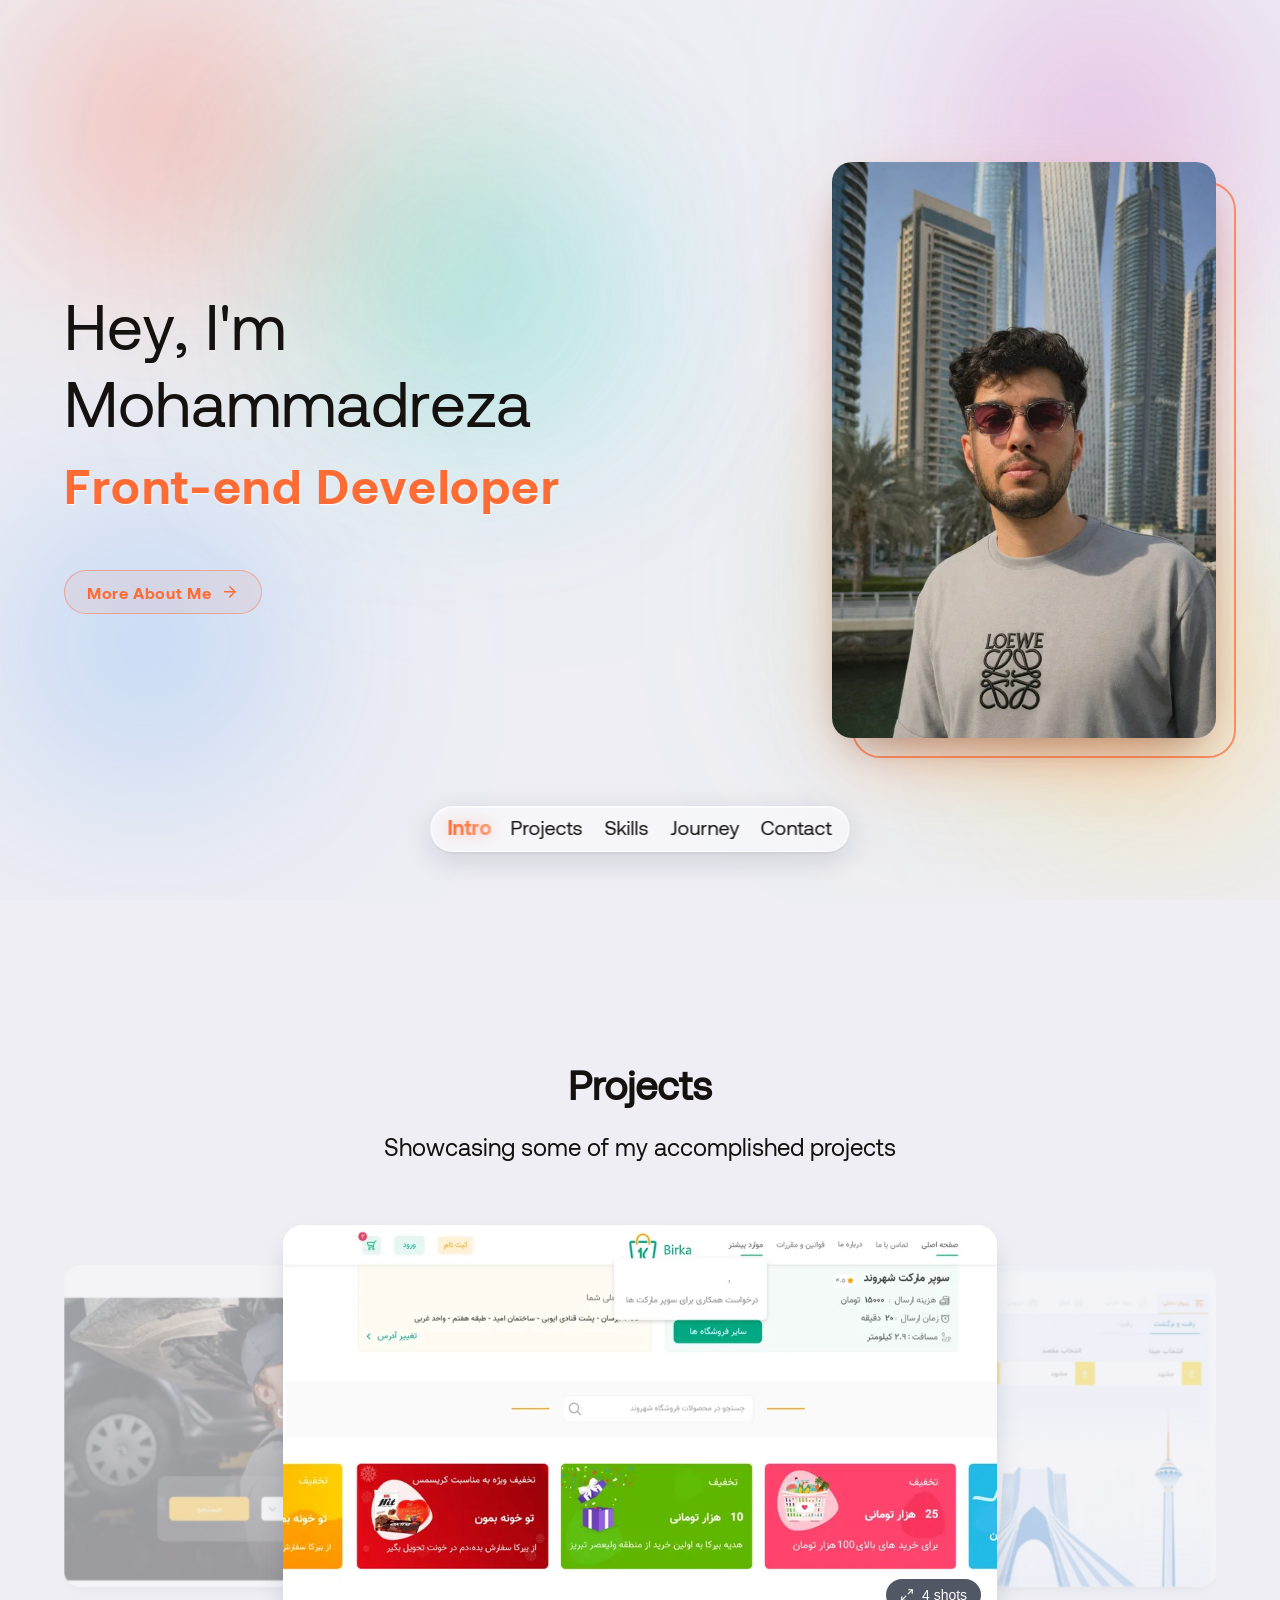
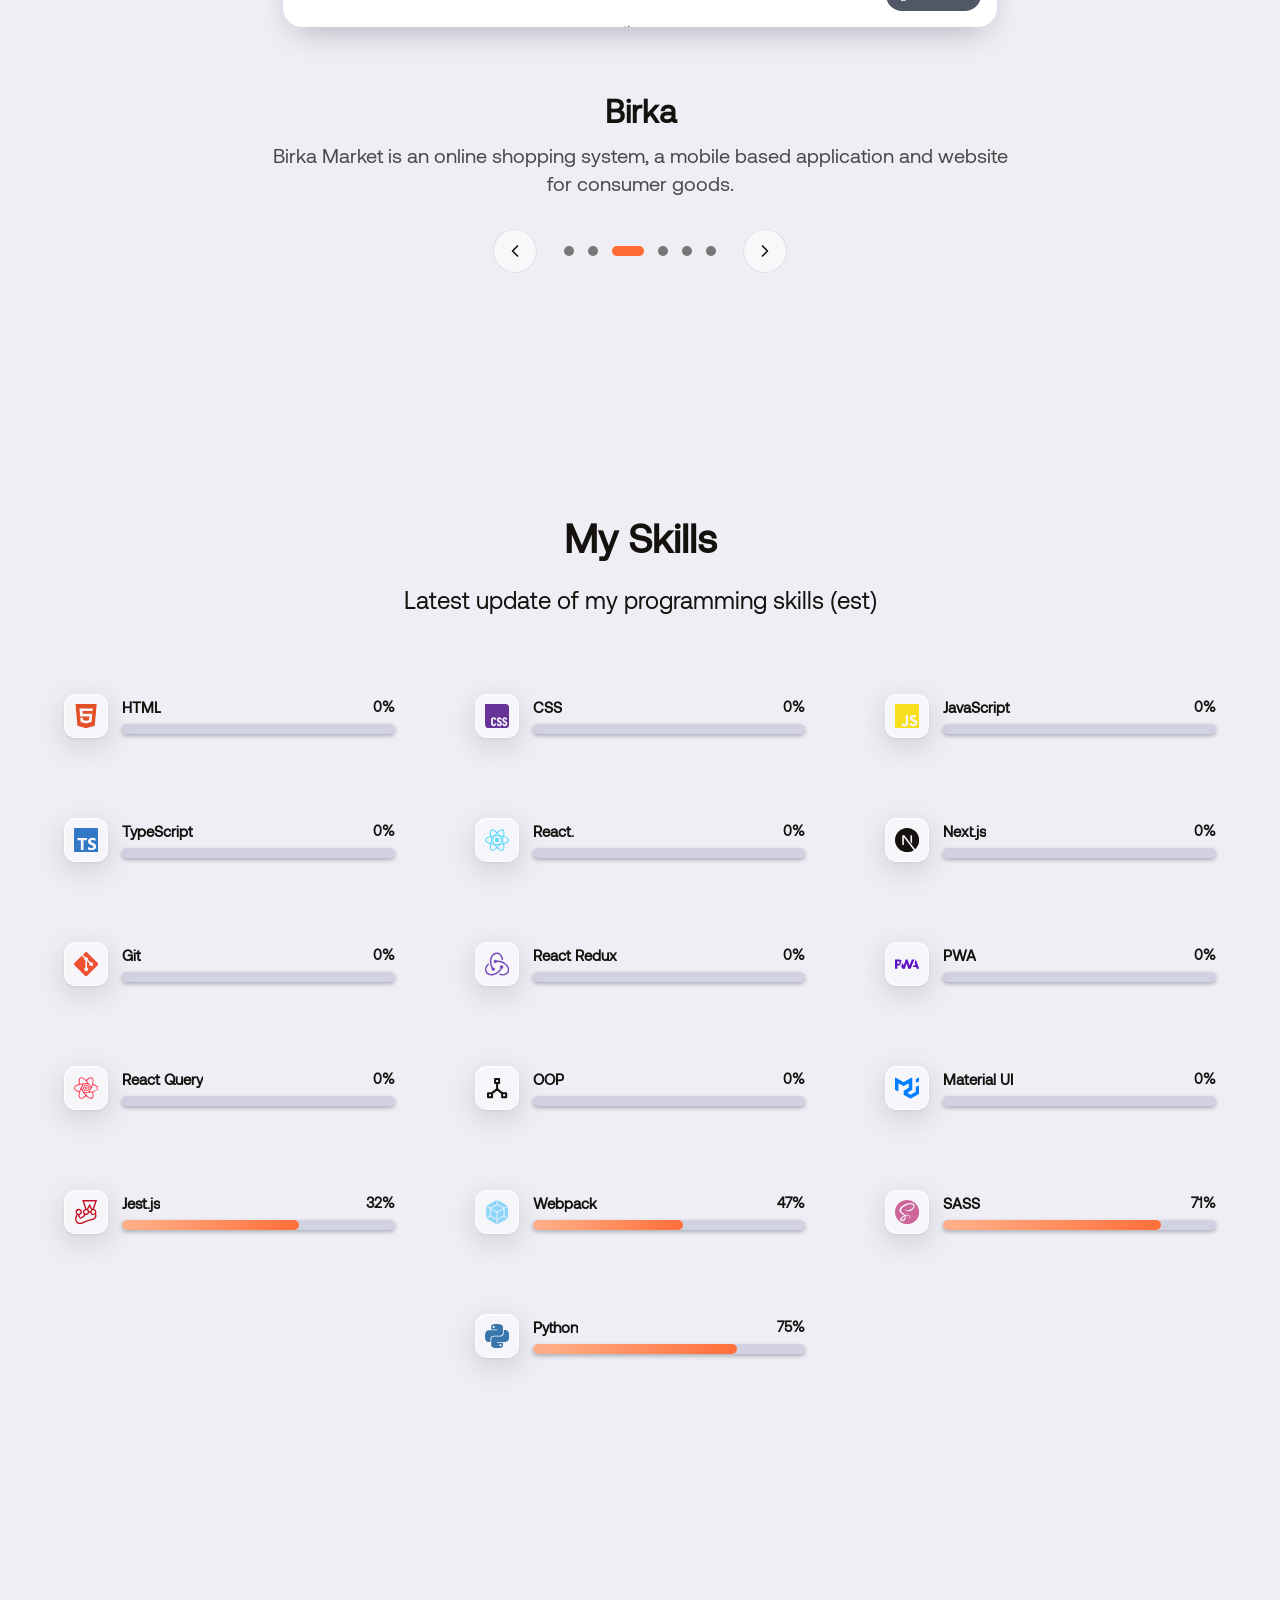
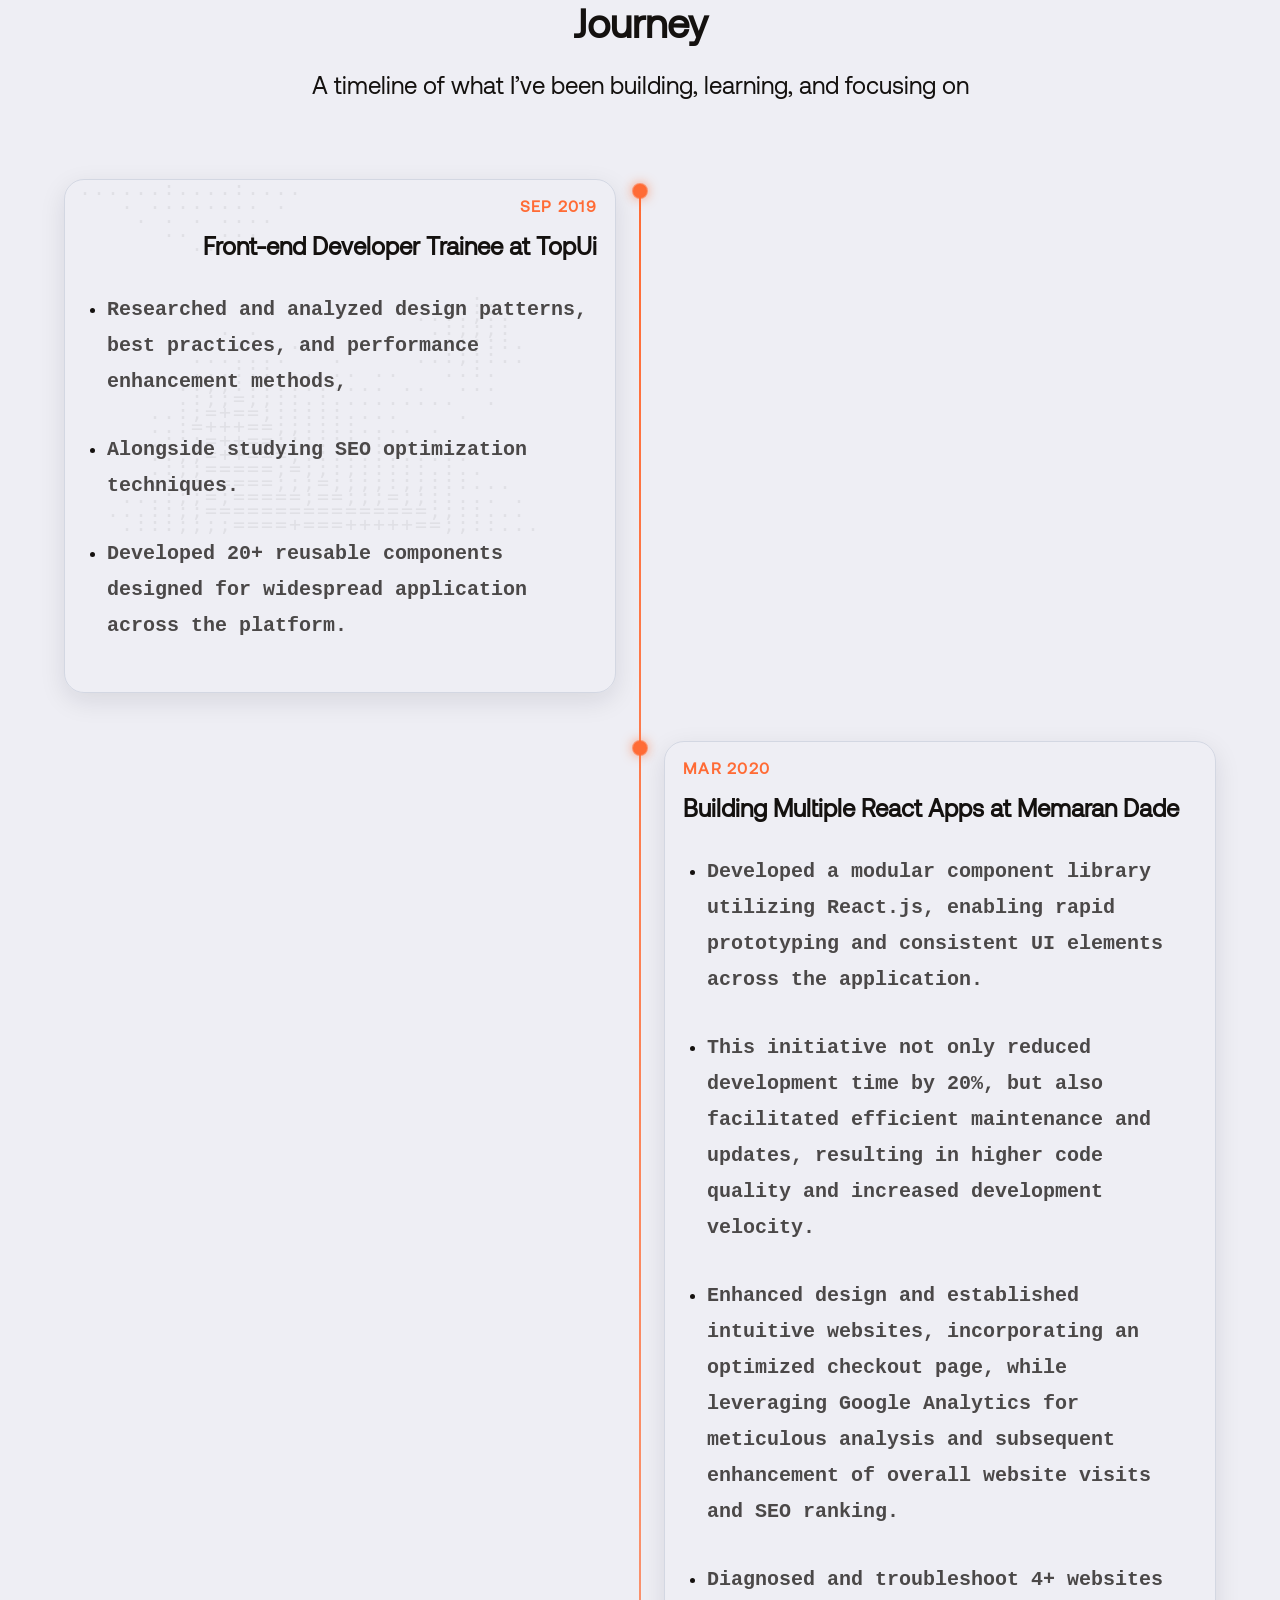
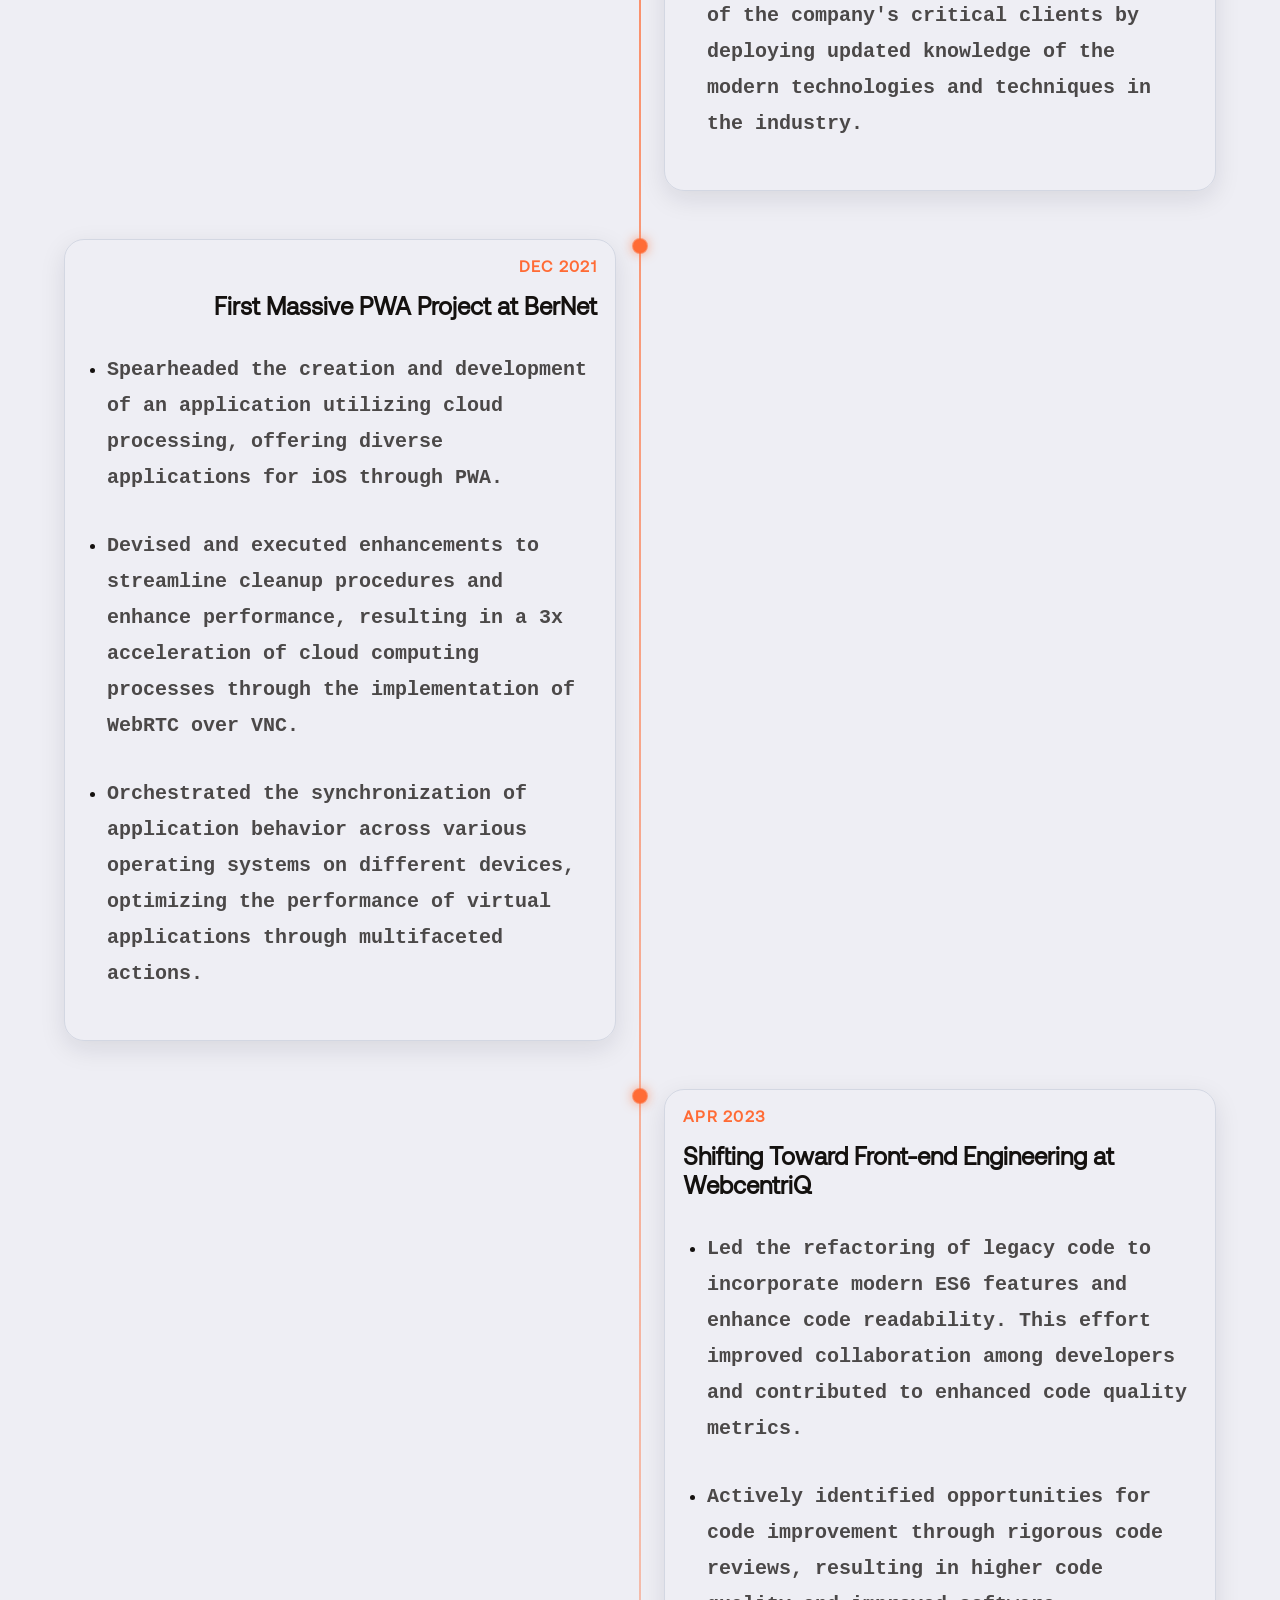
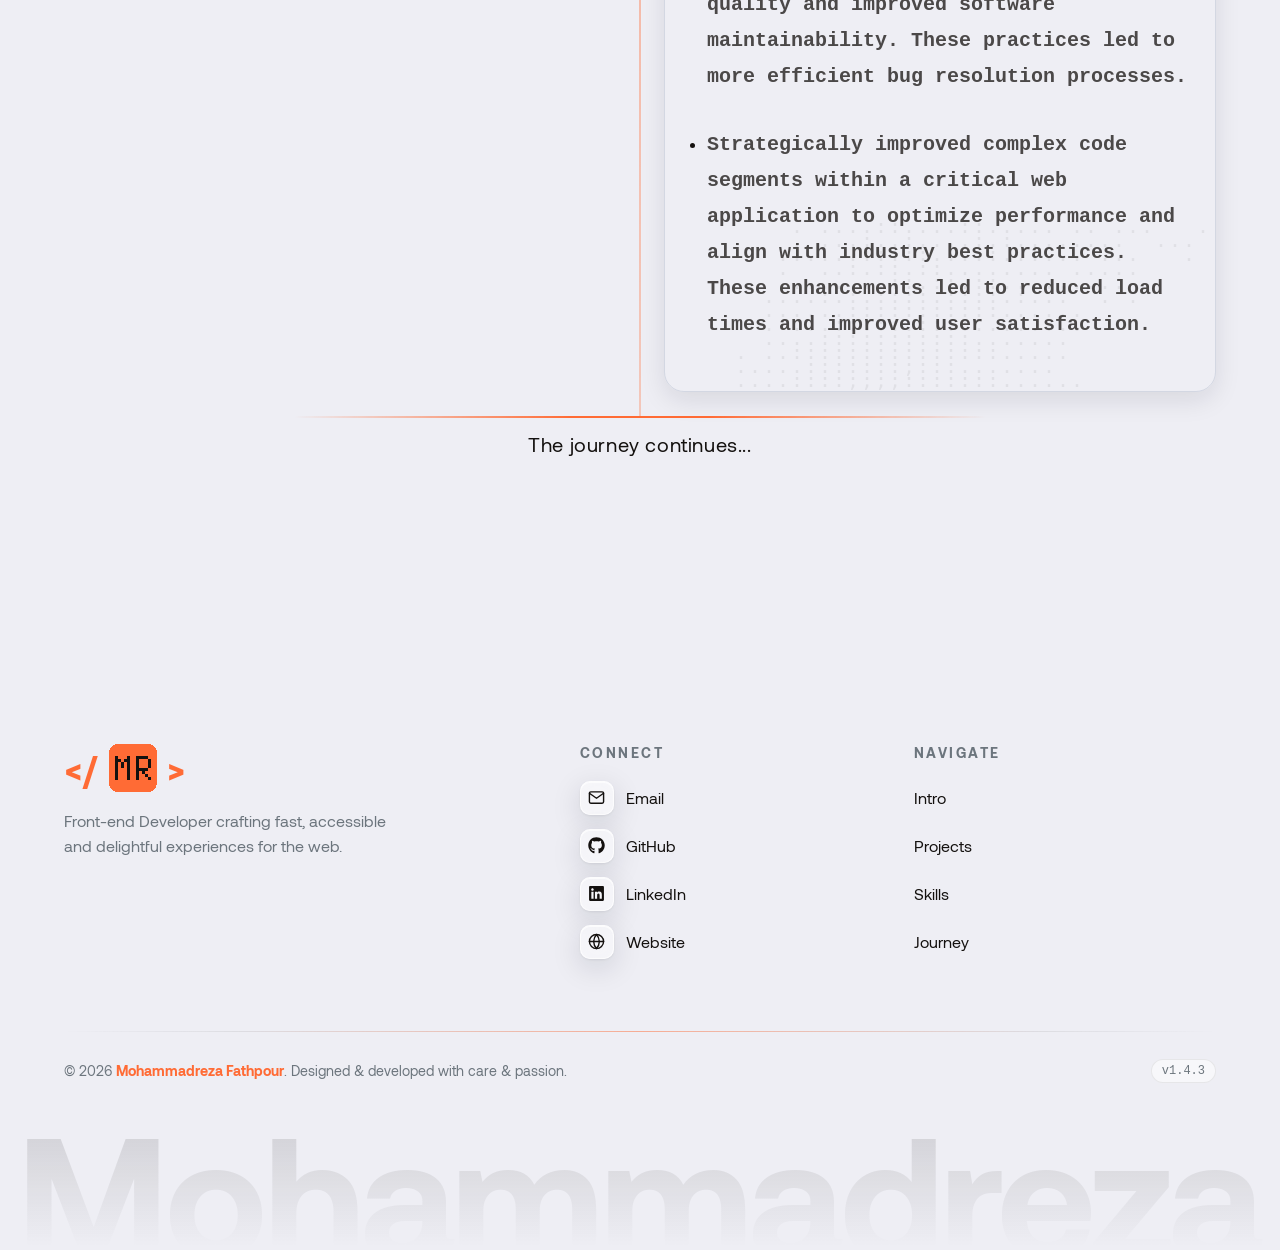
==== commit 3d96fc70: "Deploy decef3ccb83edb598896b516ab75575d9b691b9b" ====
--- a/index.html
+++ b/index.html
@@ -1 +1 @@
-<!doctype html><html lang="en"><head><meta charset="utf-8"/><meta name="theme-color" content="#eeeef4" media="(prefers-color-scheme: light)"/><meta name="theme-color" content="#14110F" media="(prefers-color-scheme: dark)"/><meta name="viewport" content="width=device-width,initial-scale=1,viewport-fit=cover"/><meta name="description" content="Portfolio of Mohammadreza Fathpour — Front-end Developer specializing in React, Next.js, modern UI/UX, and fast, responsive web applications."/><link rel="icon" href="/icons/favicon.ico" sizes="16x16 32x32 48x48"/><link rel="icon" type="image/svg+xml" href="/icons/favicon.svg"/><link rel="icon" type="image/png" sizes="32x32" href="/icons/favicon-32x32.png"/><link rel="icon" type="image/png" sizes="16x16" href="/icons/favicon-16x16.png"/><link rel="apple-touch-icon" sizes="180x180" href="/icons/apple-touch-icon.png"/><meta name="apple-mobile-web-app-title" content="&lt;/ MR &gt;"/><link rel="manifest" href="/manifest.json"/><link rel="preload" as="image" href="/main/me.webp" type="image/webp" fetchpriority="high"/><title>&lt;/ MR &gt;</title><style>@font-face{font-family:main-normal;src:url("/fonts/Aeonik-Regular.woff2") format("woff2"),url("/fonts/Aeonik-Regular.ttf") format("truetype");font-weight:400;font-style:normal}@font-face{font-family:main-bold;src:url("/fonts/Aeonik-Bold.woff2") format("woff2"),url("/fonts/Aeonik-Bold.ttf") format("truetype");font-weight:700;font-style:normal}body{background-color:#eeeef4;color:#14110f}@media (prefers-color-scheme:dark){body{background-color:#14110f;color:#eeeef4}}.app-loader{position:fixed;inset:0;z-index:1000;display:grid;place-items:center;background-color:#eeeef4;transition:opacity .4s ease,visibility 0s .4s}@media (prefers-color-scheme:dark){.app-loader{background-color:#14110f}}.app-loader.is-done{opacity:0;visibility:hidden}.app-loader-logo{width:6rem;height:6rem;animation:app-loader-in .5s cubic-bezier(.34,1.56,.64,1) .3s both}@keyframes app-loader-in{from{opacity:0;transform:scale(.6) rotate(-8deg)}}.app-loader-label{position:absolute;width:1px;height:1px;overflow:hidden;clip-path:inset(50%);white-space:nowrap}@media (prefers-reduced-motion:reduce){.app-loader-logo{animation:none}}</style><script defer="defer" src="/static/js/main.d7540069.js"></script><link href="/static/css/main.537bc12d.css" rel="stylesheet"></head><body><div id="root"></div><div id="app-loader" class="app-loader" role="status"><div class="app-loader-logo" aria-hidden="true"></div><span class="app-loader-label">Loading…</span></div><script src="/mr-logo.js"></script><script>!function(){var e=document.getElementById("app-loader");if(e){var n=document.documentElement;n.classList.add("app-loading");var o=e.querySelector(".app-loader-logo"),t=window.MRLogo?window.MRLogo.create(o):{loop:function(){},fill:function(){},stop:function(e){e()}},i=!1,a=!1,r=function(){a||(a=!0,i||(o.style.visibility="hidden"),e.classList.add("is-done"),setTimeout(function(){e.remove()},600),n.classList.remove("app-loading"),window.dispatchEvent(new Event("app-loader-done")))},d=function(){t.stop(r)};window.matchMedia("(prefers-reduced-motion: reduce)").matches?(i=!0,t.fill()):o.addEventListener("animationstart",function(){a||(i=!0,t.loop(150))},{once:!0});var c=function(){var e=Array.prototype.filter.call(document.images,function(e){return!e.complete&&"lazy"!==e.loading});return Promise.all(e.map(function(e){return new Promise(function(n){e.addEventListener("load",n),e.addEventListener("error",n)})}))};window.addEventListener("load",function(){Promise.all([document.fonts?document.fonts.ready:null,new Promise(function(e){requestAnimationFrame(function(){requestAnimationFrame(e)})}).then(c)]).then(d,d)}),setTimeout(r,3e4)}}()</script></body></html>+<!doctype html><html lang="en"><head><meta charset="utf-8"/><meta name="theme-color" content="#eeeef4" media="(prefers-color-scheme: light)"/><meta name="theme-color" content="#14110F" media="(prefers-color-scheme: dark)"/><meta name="viewport" content="width=device-width,initial-scale=1,viewport-fit=cover"/><meta name="description" content="Portfolio of Mohammadreza Fathpour — Front-end Developer specializing in React, Next.js, modern UI/UX, and fast, responsive web applications."/><link rel="icon" href="/icons/favicon.ico" sizes="16x16 32x32 48x48"/><link rel="icon" type="image/svg+xml" href="/icons/favicon.svg"/><link rel="icon" type="image/png" sizes="32x32" href="/icons/favicon-32x32.png"/><link rel="icon" type="image/png" sizes="16x16" href="/icons/favicon-16x16.png"/><link rel="apple-touch-icon" sizes="180x180" href="/icons/apple-touch-icon.png"/><meta name="apple-mobile-web-app-title" content="&lt;/ MR &gt;"/><link rel="manifest" href="/manifest.json"/><link rel="preload" as="image" href="/main/me.webp" type="image/webp" fetchpriority="high"/><title>&lt;/ MR &gt;</title><style>@font-face{font-family:main-normal;src:url("/fonts/Aeonik-Regular.woff2") format("woff2"),url("/fonts/Aeonik-Regular.ttf") format("truetype");font-weight:400;font-style:normal}@font-face{font-family:main-bold;src:url("/fonts/Aeonik-Bold.woff2") format("woff2"),url("/fonts/Aeonik-Bold.ttf") format("truetype");font-weight:700;font-style:normal}body{background-color:#eeeef4;color:#14110f}@media (prefers-color-scheme:dark){body{background-color:#14110f;color:#eeeef4}}.app-loader{position:fixed;inset:0;z-index:1000;display:grid;place-items:center;background-color:#eeeef4;transition:opacity .4s ease,visibility 0s .4s}@media (prefers-color-scheme:dark){.app-loader{background-color:#14110f}}.app-loader.is-done{opacity:0;visibility:hidden}.app-loader-logo{width:6rem;height:6rem;animation:app-loader-in .5s cubic-bezier(.34,1.56,.64,1) .3s both}@keyframes app-loader-in{from{opacity:0;transform:scale(.6) rotate(-8deg)}}.app-loader-label{position:absolute;width:1px;height:1px;overflow:hidden;clip-path:inset(50%);white-space:nowrap}@media (prefers-reduced-motion:reduce){.app-loader-logo{animation:none}}</style><script defer="defer" src="/static/js/main.f9ab466c.js"></script><link href="/static/css/main.754e1ed0.css" rel="stylesheet"></head><body><div id="root"></div><div id="app-loader" class="app-loader" role="status"><div class="app-loader-logo" aria-hidden="true"></div><span class="app-loader-label">Loading…</span></div><script src="/mr-logo.js"></script><script>!function(){var e=document.getElementById("app-loader");if(e){var n=document.documentElement;n.classList.add("app-loading");var o=e.querySelector(".app-loader-logo"),t=window.MRLogo?window.MRLogo.create(o):{loop:function(){},fill:function(){},stop:function(e){e()}},i=!1,a=!1,r=function(){a||(a=!0,i||(o.style.visibility="hidden"),e.classList.add("is-done"),setTimeout(function(){e.remove()},600),n.classList.remove("app-loading"),window.dispatchEvent(new Event("app-loader-done")))},d=function(){t.stop(r)};window.matchMedia("(prefers-reduced-motion: reduce)").matches?(i=!0,t.fill()):o.addEventListener("animationstart",function(){a||(i=!0,t.loop(150))},{once:!0});var c=function(){var e=Array.prototype.filter.call(document.images,function(e){return!e.complete&&"lazy"!==e.loading});return Promise.all(e.map(function(e){return new Promise(function(n){e.addEventListener("load",n),e.addEventListener("error",n)})}))};window.addEventListener("load",function(){Promise.all([document.fonts?document.fonts.ready:null,new Promise(function(e){requestAnimationFrame(function(){requestAnimationFrame(e)})}).then(c)]).then(d,d)}),setTimeout(r,3e4)}}()</script></body></html>
--- a/static/css/main.754e1ed0.css
+++ b/static/css/main.754e1ed0.css
@@ -0,0 +1 @@
+.nav-container{--nav-font-size:clamp(0.8125rem,4.2vw,1rem);--nav-gap:clamp(0.5rem,3vw,0.75rem);--nav-padding:0.375rem 0.75rem 0.5rem;--nav-radius:18px;--nav-bottom:0rem;--nav-ink:var(--text-light-mode);--nav-shine:linear-gradient(90deg,var(--accent),var(--accent-light),var(--accent));--nav-glow:color-mix(in srgb,var(--accent) 45%,#0000);animation:navbarExpand .35s ease forwards;backdrop-filter:var(--glass-blur);-webkit-backdrop-filter:var(--glass-blur);background:var(--glass-bg);border:1px solid var(--glass-rim);border-radius:var(--nav-radius);bottom:calc(1rem + var(--nav-bottom) + env(safe-area-inset-bottom, 0px));box-shadow:inset 0 1px 0 var(--glass-highlight),var(--glass-shadow);left:50%;max-width:calc(100vw - 2rem);padding:var(--nav-padding);position:fixed;z-index:var(--z-navbar)}@media (prefers-color-scheme:dark){.nav-container{--nav-ink:var(--text-dark-mode);--nav-shine:linear-gradient(90deg,var(--accent-light),var(--accent),var(--accent-light));--nav-glow:color-mix(in srgb,var(--accent-light) 55%,#0000)}}.nav-container.nav-hidden{animation:navbarCollapse .35s ease-out forwards;pointer-events:none}@keyframes navbarExpand{0%{opacity:0;transform:translateX(-50%) translateY(1rem) scale(.7)}to{opacity:1;transform:translateX(-50%) translateY(0) scale(1)}}@keyframes navbarCollapse{0%{opacity:1;transform:translateX(-50%) translateY(0) scale(1)}to{opacity:0;transform:translateX(-50%) translateY(1rem) scale(.7)}}.nav-inner{grid-column-gap:var(--nav-gap);column-gap:var(--nav-gap);display:grid;grid-auto-flow:column;grid-auto-rows:minmax(1.5rem,auto);position:relative}.nav-link{align-items:center;color:var(--nav-ink);display:flex;flex-direction:column;font-size:var(--nav-font-size);font-weight:500;justify-content:center;position:relative;text-decoration:none;transition:color .4s ease}.nav-link:after{height:0;overflow:hidden;visibility:hidden}.nav-link:after,.nav-link:before{content:attr(data-label);font-family:main-bold;font-weight:700;pointer-events:none}.nav-link:before{-webkit-text-fill-color:#0000;align-items:center;animation:navShine 5s linear infinite reverse;background:var(--nav-shine);-webkit-background-clip:text;background-clip:text;background-size:300% 100%;color:#0000;content:attr(data-label) /"";display:flex;filter:drop-shadow(0 0 .45rem var(--nav-glow));inset:0;justify-content:center;opacity:0;position:absolute;transition:opacity .4s ease}.nav-link.is-active{color:#0000}.nav-link.is-active:before{opacity:1}@keyframes navShine{to{background-position:150% 0}}@media (prefers-reduced-motion:reduce){.nav-link:before{animation:none}}@media (min-width:640px){.nav-container{--nav-font-size:1.0625rem;--nav-gap:0.875rem;--nav-padding:0.5rem 0.875rem 0.625rem;--nav-radius:20px;--nav-bottom:1rem}}@media (min-width:768px){.nav-container{--nav-font-size:1.125rem;--nav-gap:1rem;--nav-padding:0.5rem 1rem 0.75rem;--nav-radius:22px;--nav-bottom:1.5rem}}@media (min-width:1024px){.nav-container{--nav-font-size:1.25rem;--nav-bottom:2rem}}@media (min-width:1536px){.nav-container{--nav-font-size:1.375rem;--nav-gap:1.25rem;--nav-padding:0.625rem 1.25rem 0.875rem;--nav-radius:26px}}@media (max-height:640px){.nav-container{--nav-font-size:clamp(0.8125rem,4.2vw,1rem);--nav-gap:clamp(0.5rem,3vw,0.75rem);--nav-padding:0.375rem 0.75rem 0.5rem;--nav-radius:18px;--nav-bottom:0rem}}.intro-section{align-items:center;display:flex;justify-content:center;margin-bottom:0;margin-top:0;min-height:100vh;min-height:100svh;min-height:var(--app-height,100svh);padding:0}.intro-section h1{display:flex;font-size:6rem;font-weight:lighter;margin:0}.intro-section .intro-layout{grid-column-gap:clamp(2rem,5vw,5rem);align-items:center;column-gap:clamp(2rem,5vw,5rem);display:grid;flex:1 1;grid-template-areas:". photo" "text photo" "toggle photo" ". photo";grid-template-columns:minmax(0,1fr) auto;grid-template-rows:1fr auto auto 1fr}.intro-layout .intro-text{grid-area:text}.intro-layout .intro-toggle{grid-area:toggle;justify-self:start}.intro-layout.is-title .intro-toggle{margin-top:2.5rem}.intro-photo{animation:introPhotoIn 1s cubic-bezier(.22,1,.36,1) .2s both;grid-area:photo;isolation:isolate;margin:0;position:relative;width:min(clamp(15rem,30vw,28rem),50vh)}.intro-photo:before{border:2px solid var(--accent);border-radius:1.75rem;content:"";inset:0;opacity:.7;position:absolute;transform:translate(1.25rem,1.25rem);transition:transform .5s cubic-bezier(.22,1,.36,1);z-index:-1}@media (hover:hover){.intro-photo:hover:before{transform:translate(.75rem,.75rem)}}.intro-photo-frame{aspect-ratio:2/3;border-radius:1.25rem;box-shadow:0 30px 80px -24px color-mix(in srgb,var(--accent) 55%,#0000),0 18px 40px -20px #00000073;overflow:hidden;position:relative}.intro-photo img{display:block;height:100%;object-fit:cover;object-position:59% 30%;transform:scale(1.05);width:100%}@keyframes introPhotoIn{0%{filter:blur(12px);transform:translateY(1.5rem) scale(.97)}}@media (prefers-reduced-motion:reduce){.intro-photo{animation:none}}.intro-toggle{align-items:center;backdrop-filter:blur(12px);-webkit-backdrop-filter:blur(12px);background:color-mix(in srgb,var(--accent) 8%,#0000);border:1px solid color-mix(in srgb,var(--accent) 45%,#0000);border-radius:999px;box-sizing:border-box;color:var(--accent-text);cursor:pointer;display:inline-flex;font-family:main-bold;font-size:1rem;gap:.625rem;letter-spacing:.04em;min-height:2.75rem;opacity:0;padding:0 1.375rem;transform:translateY(.5rem);visibility:hidden}.intro-toggle.is-visible{opacity:1;transform:none;transition:opacity .6s ease var(--intro-toggle-delay),transform .6s cubic-bezier(.22,1,.36,1) var(--intro-toggle-delay),visibility 0s var(--intro-toggle-delay),color .2s ease,background .2s ease,border-color .2s ease;visibility:visible}.intro-toggle svg{height:1.1em;transition:transform .2s ease;width:1.1em}@media (hover:hover){.intro-toggle:hover{background:var(--accent);border-color:var(--accent);color:#fff}.intro-toggle:hover .intro-toggle-next{transform:translateX(3px)}.intro-toggle:hover .intro-toggle-back{transform:translateX(-3px)}}@media (max-width:767px){.intro-toggle-long{display:none}}.intro-toggle:focus-visible{outline:3px solid var(--accent-light);outline-offset:3px}@media (prefers-reduced-motion:reduce){.intro-toggle.is-visible{transition:none}}.intro-section .sentence-wrapper{align-items:flex-start;display:flex;flex-direction:column;justify-content:center}.intro-section .sentence{display:flex;flex-wrap:wrap;justify-content:flex-start;line-height:normal;margin-bottom:1rem}.intro-section .description{font-size:3rem;justify-content:flex-start;line-height:4rem;margin:0 0 3rem}.intro-section .profession{color:var(--accent-text);font-family:main-bold;font-size:4rem;letter-spacing:.1rem;text-shadow:.05rem .05rem .1rem #fff}@media (prefers-color-scheme:dark){.intro-section .profession{text-shadow:.05rem .05rem .1rem #000}}@media (max-width:1536px){.intro-section .sentence{font-size:4rem}.intro-section .profession{font-size:3rem}.intro-section .description{font-size:1.375rem;line-height:2.25rem}}@media (max-width:1024px){.intro-section .sentence{font-size:3rem;margin-bottom:1rem}.intro-section .profession{font-size:2.5rem}.intro-section .description{font-size:1.25rem;line-height:1.75rem;margin-bottom:1rem}}@media (max-width:768px){.intro-section .description{font-size:1.5rem;line-height:2rem;margin-bottom:2rem}}@media (max-height:640px),(max-width:640px){.intro-section .sentence{font-size:2rem;margin-bottom:.75rem}.intro-section .profession{font-size:1.75rem}.intro-section .description{font-size:1.125rem;justify-content:flex-start;line-height:1.5rem;margin-bottom:1.5rem}}@media (min-width:1536px){.intro-section .intro-layout{--intro-photo-width:min(40rem,30vw,50vh);--intro-text-width:calc(min(100vw - 16rem, 100rem) - var(--intro-photo-width) - 6rem);column-gap:6rem}.intro-photo{width:var(--intro-photo-width)}.intro-photo:before{border-radius:2rem;transform:translate(1.5rem,1.5rem)}@media (hover:hover){.intro-photo:hover:before{transform:translate(1rem,1rem)}}.intro-photo-frame{border-radius:1.25rem}.intro-layout.is-title h1 .sentence{flex-wrap:nowrap;font-size:min(6rem,calc(var(--intro-text-width)/11.6));white-space:nowrap}.intro-layout.is-title h1 .profession{font-size:min(4rem,calc(var(--intro-text-width)/13.25))}.intro-layout.is-title .intro-toggle{margin-top:3rem}.intro-section .description{font-size:2.25rem;line-height:2.75rem;margin-bottom:3rem}}@media (max-width:1024px) and (orientation:portrait),(max-width:767px){.intro-section{--intro-photo-fade:linear-gradient(180deg,#000 30%,rgba(0,0,0,.972) 35%,rgba(0,0,0,.896) 40%,rgba(0,0,0,.784) 45%,rgba(0,0,0,.648) 50%,#00000080 55%,rgba(0,0,0,.352) 60%,rgba(0,0,0,.216) 65%,rgba(0,0,0,.104) 70%,rgba(0,0,0,.028) 75%,#0000 80%);--intro-page-fade:linear-gradient(180deg,#000 55%,rgba(0,0,0,.972) 59.5%,rgba(0,0,0,.896) 64%,rgba(0,0,0,.784) 68.5%,rgba(0,0,0,.648) 73%,#00000080 77.5%,rgba(0,0,0,.352) 82%,rgba(0,0,0,.216) 86.5%,rgba(0,0,0,.104) 91%,rgba(0,0,0,.028) 95.5%,#0000);isolation:isolate;min-height:100svh;min-height:var(--app-height,100svh);position:relative}.intro-section .intro-layout{--intro-text-width:calc(100vw - 2rem);--intro-greeting-max:2.25rem;--intro-profession-max:2rem;grid-template-areas:"text" "toggle";grid-template-columns:minmax(0,1fr);grid-template-rows:auto auto}.intro-layout.is-title{align-content:end;align-self:stretch;padding-bottom:calc(6.5rem + env(safe-area-inset-bottom, 0px))}.intro-layout .intro-photo{animation:none;inset:0;position:absolute;width:auto;z-index:-1}.intro-layout .intro-photo-frame{animation:introPhotoFade 1s ease .2s backwards;transition:opacity .7s ease,filter .7s ease}.intro-layout.is-description .intro-photo-frame{filter:blur(3px);opacity:.15}.intro-photo:after{background:var(--background-light-mode);content:"";inset:0;-webkit-mask-image:var(--intro-page-fade);mask-image:var(--intro-page-fade);position:absolute;z-index:-1}.intro-photo:before{display:none}.intro-photo-frame{aspect-ratio:auto;border-radius:0;box-shadow:none;height:100%;-webkit-mask-image:var(--intro-photo-fade);mask-image:var(--intro-photo-fade)}.intro-photo img{object-position:50% 30%;transform:translateY(-15%)}.intro-layout.is-title{--intro-text-glow:0 0 1rem var(--background-light-mode)}.intro-layout.is-title h1{text-shadow:var(--intro-text-glow)}.intro-layout.is-title h1 .sentence{flex-wrap:nowrap;font-size:min(var(--intro-greeting-max),calc(var(--intro-text-width)/11.6));margin-bottom:.25rem;white-space:nowrap}.intro-layout.is-title h1 .profession{font-size:min(var(--intro-profession-max),calc(var(--intro-text-width)/13.25));text-shadow:var(--intro-text-glow)}.intro-layout .intro-toggle{margin-top:.5rem}.intro-layout.is-title .intro-toggle{margin-top:1.5rem}}@media (min-width:768px) and (max-width:1024px) and (orientation:portrait){.intro-section .intro-layout{--intro-text-width:calc(100vw - 4rem);--intro-greeting-max:3.75rem;--intro-profession-max:3.25rem}.intro-layout.is-title{padding-bottom:calc(8rem + env(safe-area-inset-bottom, 0px))}.intro-layout.is-title h1 .sentence{margin-bottom:.5rem}.intro-layout.is-title .intro-toggle{margin-top:2rem}}@media (max-width:1024px) and (orientation:portrait) and (prefers-color-scheme:dark),(max-width:767px) and (prefers-color-scheme:dark){.intro-layout.is-title{--intro-text-glow:0 0 1rem var(--background-dark-mode)}.intro-photo:after{background:var(--background-dark-mode)}}@keyframes introPhotoFade{0%{filter:blur(16px);transform:scale(1.04)}}@media (max-height:640px){.intro-section .wrapper{margin:2rem auto;padding-bottom:4rem}}@media (max-height:500px) and (orientation:landscape){.intro-section .intro-layout{margin:0 auto;padding-bottom:calc(4.5rem + env(safe-area-inset-bottom, 0px));padding-top:1rem}.intro-section .description{font-size:.875rem;line-height:1.25rem;margin-bottom:.5rem}.intro-layout .intro-toggle{margin-top:.5rem}.intro-layout.is-title .intro-toggle{margin-top:1rem}}@media (max-height:640px),(max-width:639px){.intro-toggle{font-size:clamp(.8125rem,4.2vw,1rem);gap:.5rem;min-height:2.5rem;padding:0 1rem}}@media (prefers-reduced-motion:reduce){.intro-layout .intro-photo,.intro-layout .intro-photo-frame{animation:none;transition:none}}.skills-container{--skill-logo-size:2.25rem;--skill-logo-gap:0.75rem;--skill-column:auto;--skill-lone-column:auto;grid-gap:3rem 1.5rem;display:grid;gap:3rem 1.5rem;grid-template-columns:minmax(0,1fr)}.skill-item{grid-column-gap:var(--skill-logo-gap);-webkit-tap-highlight-color:transparent;align-items:center;border-radius:8px;column-gap:var(--skill-logo-gap);cursor:pointer;display:grid;grid-column:var(--skill-column);grid-template-columns:auto minmax(0,1fr)}.skill-logo{backdrop-filter:var(--glass-blur);-webkit-backdrop-filter:var(--glass-blur);background:var(--glass-bg);border:1px solid var(--glass-rim);border-radius:calc(var(--skill-logo-size)*.27);box-shadow:inset 0 1px 0 var(--glass-highlight),var(--glass-shadow);box-sizing:border-box;color:inherit;color:var(--skill-color,inherit);display:grid;font-size:calc(var(--skill-logo-size)*.55);height:var(--skill-logo-size);place-items:center;transition:transform .25s ease;width:var(--skill-logo-size)}.skill-item:last-child:nth-child(3n+1){grid-column:var(--skill-lone-column)}@media (prefers-color-scheme:dark){.skill-logo{color:inherit;color:var(--skill-color-dark,inherit)}}.skill-item:focus-visible{outline:3px solid var(--accent);outline-offset:6px}.skill-header{align-items:center;display:flex;justify-content:space-between;margin-bottom:.5rem}.skill-name{font-size:.8rem;font-weight:600;overflow:hidden;text-overflow:ellipsis;white-space:nowrap}.skill-level{font-size:.8rem;font-weight:700;min-width:36px;text-align:right}.skill-bar{background:#6693;border-radius:999px;box-shadow:0 2px 4px #0f172a4d;height:10px;overflow:hidden;width:100%}@media (prefers-color-scheme:dark){.skill-bar{box-shadow:0 2px 4px #d6def04d}}.skill-fill{background:linear-gradient(to right,var(--accent-light),var(--accent));border-radius:999px;box-shadow:0 2px 8px color-mix(in srgb,var(--accent-light) 14%,#0000) inset;height:100%;transition:width 2s cubic-bezier(.68,-.55,.27,1.55);width:0}@media (min-width:640px){.skills-container{--skill-logo-size:2.5rem;--skill-logo-gap:0.875rem;gap:3rem;grid-template-columns:repeat(2,minmax(0,1fr))}.skill-name{font-size:.95rem}.skill-level{font-size:.9rem}}@media (min-width:768px){.skills-container{column-gap:5rem}}@media (min-width:1024px){.skills-container{--skill-logo-size:2.75rem;--skill-column:span 2;--skill-lone-column:3/span 2;gap:5rem;grid-template-columns:repeat(6,minmax(0,1fr))}}@media (min-width:1536px){.skills-container{--skill-logo-size:3rem;--skill-logo-gap:1rem;--skill-column:auto;--skill-lone-column:auto;gap:5rem;grid-template-columns:repeat(4,minmax(0,1fr))}}@media (max-height:640px) and (orientation:landscape){.skills-container{--skill-logo-size:2.25rem;--skill-logo-gap:0.75rem;--skill-column:span 2;--skill-lone-column:3/span 2;gap:3rem max(1rem,3vw);grid-template-columns:repeat(6,minmax(0,1fr))}}.Projects .section-header{margin-bottom:2rem}.pc{--pc-size:0.56;--pc-shrink:0.2;--pc-shift:calc((0.5/var(--pc-size) - (1 - var(--pc-shrink))/2)*100%);--pc-surface:#fff9;--pc-border:#0f172a1a;--pc-duration:0.8s;--pc-ease:cubic-bezier(0.4,0,0.2,1);--pc-move:var(--pc-duration) var(--pc-ease);--pc-zoom:1.16;--pc-parallax:7%}.pc-stage{display:grid;isolation:isolate;overflow:hidden;padding:2rem 0 3.5rem;touch-action:pan-y}.pc-slide{aspect-ratio:16/9;background:#fff;border:0;border-radius:1.25rem;box-shadow:0 8px 20px -8px #0f172933;cursor:pointer;grid-area:1/1;justify-self:center;opacity:.35;overflow:hidden;padding:0;position:relative;transform:translateX(calc(var(--offset)*var(--pc-shift))) scale(calc(1 - var(--distance)*var(--pc-shrink)));transition:transform var(--pc-move),opacity var(--pc-move),box-shadow var(--pc-move),z-index 0s linear calc(var(--pc-duration)/2);width:calc(var(--pc-size)*100%);z-index:calc(10 - var(--distance))}.pc-slide.is-active{box-shadow:0 14px 32px -12px #0f17294d;cursor:zoom-in;opacity:1}.pc-slide.is-hidden{opacity:0;pointer-events:none}.pc-arrow:focus-visible,.pc-dot:focus-visible .pc-dot-mark,.pc-slide:focus-visible{outline:3px solid var(--accent);outline-offset:3px}.pc-dot:focus-visible{outline:none}.pc-slide img{display:block;height:100%;object-fit:cover;transform:translateX(calc(clamp(-1, var(--offset), 1)*-1*var(--pc-parallax))) scale(calc(1 + min(var(--distance), 1)*(var(--pc-zoom) - 1)));transition:transform var(--pc-move);width:100%}.pc-slide-badge{align-items:center;backdrop-filter:blur(8px);-webkit-backdrop-filter:blur(8px);background:#0f172ab8;border-radius:999px;bottom:1rem;color:#fff;display:flex;font-family:inherit;font-size:.875rem;gap:.5rem;opacity:0;padding:.5rem .875rem;position:absolute;right:1rem;transform:translateY(.5rem);transition:opacity .3s ease,transform .3s ease,background .3s ease}.pc-slide.is-active .pc-slide-badge{opacity:1;transform:translateY(0)}@media (hover:hover){.pc-slide.is-active:hover img{transform:scale(1.04)}.pc-slide.is-active:hover .pc-slide-badge{background:var(--accent)}.pc-slide:not(.is-active):hover{opacity:.6}}.pc-info{display:grid;margin:0 auto;max-width:46rem;overflow:hidden;overflow:clip;text-align:center}.pc-info-item{align-items:center;display:flex;flex-direction:column;grid-area:1/1;pointer-events:none}.pc-info-item.is-active{pointer-events:auto}.pc-info-item>*{opacity:0;transform:translateX(calc(var(--pc-dir)*1.5rem))}.pc-info-item>:first-child{--i:0}.pc-info-item>:nth-child(2){--i:1}.pc-info-item.is-leaving>*{transform:translateX(calc(var(--pc-dir)*-1.5rem));transition:opacity .25s ease,transform .3s ease-in;transition-delay:calc(var(--i)*30ms)}.pc-info-item.is-active>*{opacity:1;transform:none;transition:opacity .45s ease,transform .6s cubic-bezier(.22,1,.36,1);transition-delay:calc(.2s + var(--i)*70ms)}.pc-title{font-size:2rem;margin:.5rem 0 .75rem}.pc-desc{color:color-mix(in srgb,currentColor 75%,#0000);font-size:1.25rem;line-height:1.75rem;margin:0}.pc-controls{align-items:center;display:flex;gap:1.25rem;justify-content:center;margin-top:2rem}.pc-arrow{backdrop-filter:blur(12px);-webkit-backdrop-filter:blur(12px);background:var(--pc-surface);border:1px solid var(--pc-border);border-radius:50%;color:inherit;cursor:pointer;display:grid;font-size:1.25rem;height:2.75rem;padding:0;place-items:center;transition:background .2s ease,color .2s ease,transform .2s ease;width:2.75rem}.pc-arrow:active{transform:scale(.92)}.pc-dot,.pc-dots{align-items:center;display:flex}.pc-dot{-webkit-tap-highlight-color:transparent;background:none;border:0;cursor:pointer;justify-content:center;min-height:1.5rem;padding:0 .4375rem}.pc-dot-mark{background:#777;border-radius:999px;display:block;height:.625rem;overflow:hidden;position:relative;transition:width .5s cubic-bezier(.22,1,.36,1),background .35s ease;width:.625rem}.pc-dot.is-active .pc-dot-mark{background:var(--primary-light-mode);width:2rem}.pc.is-autoplaying .pc-dot.is-active .pc-dot-mark{background:color-mix(in srgb,var(--accent) 35%,#0000)}.pc.is-autoplaying .pc-dot.is-active .pc-dot-mark:after{animation:pcDotProgress var(--pc-autoplay) linear both;background:var(--accent);content:"";inset:0;position:absolute;transform-origin:left}@keyframes pcDotProgress{0%{transform:scaleX(0)}}.pg{--pg-gutter:1rem;backdrop-filter:blur(18px);-webkit-backdrop-filter:blur(18px);background:#0a0c14e0;border:0;color:#fff;height:100%;inset:0;margin:0;max-height:none;max-width:none;overflow:hidden;padding:0;position:fixed;width:100%}.pg:focus{outline:none}.pg[open]{animation:pgFadeIn .3s ease;display:grid;grid-template:minmax(0,1fr) /minmax(0,1fr)}.pg-view{display:grid;min-height:0;min-width:0}.pg-view-wall{align-content:center;grid-template-rows:auto minmax(0,auto) auto}.pg-view-photo{display:flex;flex-direction:column;justify-content:center}.pg-view-photo .pg-footer,.pg-view-photo .pg-header{flex-shrink:0}.pg.has-viewed .pg-view{animation:pgFadeIn .3s ease}.pg.is-switching .pg-view{animation:pgViewOut .25s cubic-bezier(.75,0,.75,.9) forwards;pointer-events:none}.pg.is-closing{animation:pgFadeOut .3s cubic-bezier(.75,0,.75,.9) forwards;animation-delay:calc((var(--pg-count) - 1)*70ms + .15s);pointer-events:none}.pg.is-viewing.is-closing{animation-delay:50ms}.pg.has-viewed .pg-tile{animation:none}.pg.is-closing .pg-tile{animation:pgTileOut .45s cubic-bezier(.64,0,.78,0) forwards;animation-delay:calc((var(--pg-count) - 1 - var(--i))*70ms)}.pg.is-closing .pg-image{animation:pgImageOut .35s cubic-bezier(.75,0,.75,.9) forwards}.pg-lights{inset:0;pointer-events:none;position:fixed;visibility:hidden;z-index:var(--z-background)}.pg .pg-lights{animation:pgFadeIn 1s ease;visibility:visible}.pg::backdrop{background:#0000}@keyframes pgFadeIn{0%{opacity:0}to{opacity:1}}@keyframes pgFadeOut{0%{opacity:1}to{opacity:0}}@keyframes pgViewOut{0%{opacity:1}to{opacity:0}}@keyframes pgTileOut{0%{opacity:1;transform:translateY(0) scale(1)}to{opacity:0;transform:translateY(1rem) scale(.96)}}@keyframes pgImageOut{0%{opacity:1;transform:scale(1)}to{opacity:0;transform:scale(.97)}}@keyframes pgTileIn{0%{opacity:0;transform:translateY(1rem) scale(.96)}to{opacity:1;transform:translateY(0) scale(1)}}@keyframes pgImageIn{0%{opacity:0;transform:scale(.97)}to{opacity:1;transform:scale(1)}}.pg-header{align-items:center;box-sizing:border-box;display:flex;gap:1rem;justify-content:space-between;margin:0 auto;max-width:calc(68rem + var(--pg-gutter)*2);max-width:calc(var(--pg-content-width, 68rem) + var(--pg-gutter)*2);padding:1rem var(--pg-gutter);width:100%}.pg-heading{align-items:baseline;display:flex;gap:1rem;min-width:0}.pg-title{font-size:1.5rem;margin:0}.pg-count{font-size:.875rem;letter-spacing:.1em;opacity:.6;white-space:nowrap}.pg-actions{display:flex;gap:.75rem}.pg-btn{background:#ffffff1a;border:1px solid #ffffff2e;border-radius:50%;color:#fff;cursor:pointer;display:grid;flex-shrink:0;font-size:1.25rem;height:2.75rem;padding:0;place-items:center;transition:background .2s ease,transform .2s ease;width:2.75rem}.pg-btn:hover{background:var(--accent)}.pg-btn:focus-visible,.pg-thumb:focus-visible,.pg-tile:focus-visible{outline:3px solid var(--accent-light);outline-offset:2px}.pg-wall{display:flex;min-height:0;overflow-y:auto;padding:.5rem var(--pg-gutter);scrollbar-gutter:stable both-edges}.pg-grid{grid-gap:.75rem;display:grid;gap:.75rem;grid-template-columns:repeat(12,minmax(0,1fr));margin:auto;max-width:68rem;width:100%}.pg-tile{animation:pgTileIn .45s cubic-bezier(.22,1,.36,1) backwards;animation-delay:calc(var(--i)*70ms);background:#fff;border:0;border-radius:14px;cursor:zoom-in;overflow:hidden;padding:0;position:relative}.pg-tile-wide{aspect-ratio:2/1;grid-column:span 7}.pg-tile-narrow{grid-column:span 5}.pg-tile-hero{grid-column:span 8;grid-row:span 2}.pg-tile-small{aspect-ratio:16/9;grid-column:span 4}.pg-tile-full{aspect-ratio:16/9;grid-column:span 12}.pg-tile img{height:100%;inset:0;object-fit:cover;object-position:top;position:absolute;transition:transform .5s cubic-bezier(.22,1,.36,1);width:100%}@media (hover:hover){.pg-tile:hover img{transform:scale(1.05)}}.pg-stage{display:grid;flex:0 1 auto;grid-template:minmax(0,1fr) /minmax(0,1fr);min-height:0;padding:.5rem calc(var(--pg-gutter) + 4rem);place-items:center;position:relative;touch-action:pan-y}.pg-image{animation:pgImageIn .35s ease;border-radius:12px;box-shadow:0 24px 80px #00000080;display:block;max-height:100%;max-width:100%}.pg-arrow{animation:pgFadeIn .35s ease;margin-top:-1.375rem;position:absolute;top:50%}.pg-arrow-prev{left:var(--pg-gutter)}.pg-arrow-next{right:var(--pg-gutter)}.pg-footer{align-items:center;display:flex;flex-direction:column;gap:1rem;padding:1rem var(--pg-gutter) 1.5rem}.pg-desc{font-size:1rem;line-height:1.5rem;margin:0;max-width:46rem;opacity:.75;text-align:center}.pg-thumbs{animation:pgFadeIn .35s ease;display:flex;gap:.75rem;max-width:100%;overflow-x:auto;padding:.25rem;scrollbar-width:none}.pg-thumbs::-webkit-scrollbar{display:none}.pg-thumb{aspect-ratio:16/9;background:#fff;border:2px solid #0000;border-radius:8px;cursor:pointer;flex-shrink:0;opacity:.5;overflow:hidden;padding:0;transition:opacity .2s ease,border-color .2s ease;width:6.5rem}.pg-thumb:hover{opacity:.85}.pg-thumb.is-active{border-color:var(--accent-light);opacity:1}.pg-thumb img{display:block;height:100%;object-fit:cover;width:100%}@media (min-width:768px){.pg{--pg-gutter:2rem}}@media (min-width:1024px){.pg{--pg-gutter:4rem}}@media (max-width:1280px){.pc{--pc-size:0.62}}@media (max-width:767px){.pc{--pc-size:0.8;--pc-shrink:0.15;--pc-shift:calc((0.5/var(--pc-size) - (1 - var(--pc-shrink))/2)*100% + 1.5rem)}.pc-stage{margin:0 -1rem;padding:1rem 0}.pc-slide{border-radius:14px}.pc-slide-badge{bottom:.5rem;font-size:.75rem;padding:.375rem .625rem;right:.5rem}.pc-title{font-size:1.5rem}.pc-desc{font-size:1rem;line-height:1.5rem}.pg-title{font-size:1.25rem}.pg-stage{padding:.5rem var(--pg-gutter)}.pg-grid{gap:.5rem}.pg-tile{border-radius:10px}.pg-image{border-radius:8px}.pc-controls,.pg-arrow{display:none}.pg-footer{padding:1rem var(--pg-gutter)}.pg-desc{font-size:.875rem;line-height:1.25rem}.pg-thumb{width:4.5rem}}@media (max-height:640px) and (orientation:landscape){.pc-stage{padding-bottom:2rem}.pc-title{font-size:1.5rem;margin:.25rem 0 .5rem}.pc-desc{font-size:1rem;line-height:1.5rem}.pc-controls{display:none}}@media (max-height:520px){.pg-header{padding:.5rem var(--pg-gutter)}.pg-stage{padding:.5rem calc(var(--pg-gutter) + 3.5rem)}.pg-footer{padding:.5rem var(--pg-gutter)}.pg-desc,.pg-thumbs{display:none}.pg-grid{max-width:34rem}}@media (prefers-color-scheme:dark){.pc{--pc-surface:#ffffff14;--pc-border:#ffffff2e}.pc-slide img{filter:brightness(.85)}}@media (prefers-reduced-motion:reduce){.pc-dot-mark,.pc-info-item.is-active>*,.pc-info-item.is-leaving>*,.pc-info-item>*,.pc-slide,.pc-slide img{transition:none}.pc.is-autoplaying .pc-dot.is-active .pc-dot-mark:after,.pg .pg-lights,.pg-arrow,.pg-image,.pg-thumbs,.pg-tile,.pg[open]{animation:none}.pg-tile img{transition:none}}.journey-section,.journey-timeline{position:relative}.journey-timeline:before{background:linear-gradient(to bottom,var(--accent),color-mix(in srgb,var(--accent) 30%,#0000));bottom:0;content:"";left:50%;pointer-events:none;position:absolute;top:15px;transform:translateX(-50%);width:2px}.timeline-item{padding:1.5rem;position:relative;width:calc(50% - 1.5rem)}.timeline-item:first-child{padding-top:0}.timeline-item:nth-child(odd) .timeline-date,.timeline-item:nth-child(odd) .timeline-title{text-align:right}.timeline-item:nth-child(2n){left:50%;padding-right:0;text-align:left}.timeline-item:nth-child(odd){padding-left:0}.timeline-item:before{animation:pulseDot 2.3s ease-in-out infinite;background:var(--accent);box-shadow:0 0 12px color-mix(in srgb,var(--accent) 80%,#0000);height:14px;top:24px;width:14px}.timeline-item:after,.timeline-item:before{border-radius:999px;content:"";position:absolute}.timeline-item:after{animation:rippleDot 2.3s ease-out infinite;background:#0000;border:2px solid color-mix(in srgb,var(--accent) 60%,#0000);height:12px;pointer-events:none;top:23px;width:12px}.timeline-item:nth-child(odd):before{right:-7px}.timeline-item:nth-child(odd):after{right:-8px}.timeline-item:nth-child(2n):before{left:-7px}.timeline-item:nth-child(2n):after{left:-8px}.timeline-item:first-child:before{top:5px}.timeline-item:first-child:after{top:4px}@keyframes pulseDot{0%,to{transform:scale(1)}50%{transform:scale(1.3)}}@keyframes rippleDot{0%{opacity:.7;transform:scale(1)}60%{opacity:0;transform:scale(2.8)}to{opacity:0;transform:scale(3)}}.timeline-content{border:1px solid #94a3b84d;border-radius:1.25rem;box-shadow:0 8px 26px #0f172a1a;padding:16px 18px}@media (prefers-color-scheme:dark){.timeline-content{border-color:#ffffff24;box-shadow:0 12px 32px #0000008c,0 2px 6px #0006}}.timeline-content ul{padding-left:1.5rem}.timeline-date{color:var(--accent-text);font-size:1rem;font-weight:900;letter-spacing:.08em;margin:0 0 1rem;text-transform:uppercase;width:100%}.timeline-title{font-size:1.5rem;margin:6px 0 4px}.timeline-description{font-family:source-code-pro,Menlo,Monaco,Consolas,Courier New,monospace;font-size:1.25rem;font-weight:900;line-height:2.25rem;margin:2rem 0;opacity:.75}.timeline-end{opacity:0;transform:translateY(20px) translateX(0);transition:all .7s ease-out}.timeline-end.visible{opacity:1;transform:translateY(0) translateX(0)}.end-line{background:linear-gradient(90deg,#0000 0,var(--accent) 40%,var(--accent) 60%,#0000 100%);height:2px;margin:0 auto 14px;width:60%}.end-text{text-align:center}.end-text span{font-size:1.25rem;letter-spacing:.03em}@media (max-width:1024px){.timeline-description{font-size:1rem;line-height:1.75rem}.timeline-title{font-size:1.25rem}}@media (max-width:768px){.journey-section .wrapper{margin-bottom:0}.end-line{width:90%}.journey-timeline:before,.timeline-item:after,.timeline-item:before{display:none}.timeline-content ul{padding:0 0 0 1rem}.timeline-item,.timeline-item:nth-child(2n),.timeline-item:nth-child(odd){left:0;margin-bottom:4px;padding:1rem 0;text-align:left;width:auto}.timeline-item:first-child{padding-top:0}.timeline-content,.timeline-item:nth-child(odd) .timeline-date,.timeline-item:nth-child(odd) .timeline-title{text-align:left}}.contact-section{--contact-top-space:4rem;--contact-gap:3rem;--contact-text-size:0.9375rem;--contact-small-size:0.8125rem;--contact-logo-size:2rem;--contact-social-size:2rem;--contact-surface:#ffffff8c;--contact-border:#1a1a1a14;--contact-muted:var(--secondary-light-mode);--contact-signature:color-mix(in srgb,var(--text-light-mode) 12%,#0000);margin-bottom:0;margin-top:var(--section-space-large);overflow:hidden;padding-bottom:env(safe-area-inset-bottom,0);padding-top:var(--contact-top-space);position:relative}@media (prefers-color-scheme:dark){.contact-section{--contact-surface:#ffffff0a;--contact-border:#ffffff1a;--contact-muted:var(--secondary-dark-mode);--contact-signature:color-mix(in srgb,var(--text-dark-mode) 10%,#0000)}}.contact-inner{display:flex;flex-direction:column;gap:var(--contact-gap)}.contact-inner h3,.contact-inner p{margin:0}.contact-section a{color:inherit;text-decoration:none}.contact-reveal{opacity:0;transform:translateY(1.5rem);transition:opacity .8s ease 0s,transform .8s cubic-bezier(.22,1,.36,1) 0s;transition:opacity .8s ease var(--reveal-delay,0s),transform .8s cubic-bezier(.22,1,.36,1) var(--reveal-delay,0s)}.contact-section.is-visible .contact-reveal{opacity:1;transform:none}.contact-grid>:first-child{--reveal-delay:0s}.contact-grid>:nth-child(2){--reveal-delay:0.1s}.contact-grid>:nth-child(3){--reveal-delay:0.2s}.contact-bottom{--reveal-delay:0.3s}@media (prefers-reduced-motion:reduce){.contact-reveal{transform:none;transition:opacity .4s ease}}.contact-link:focus-visible{outline:3px solid var(--accent);outline-offset:4px}.contact-grid{grid-gap:2.5rem 1.5rem;display:grid;gap:2.5rem 1.5rem;grid-template-columns:repeat(2,minmax(0,1fr))}.contact-brand{display:flex;flex-direction:column;gap:1rem;grid-column:1/-1}.contact-logo{align-items:center;align-self:flex-start;color:var(--accent-text);display:inline-flex;font-family:main-bold;font-size:calc(var(--contact-logo-size)*.75);gap:.3em;letter-spacing:.04em;line-height:1}.contact-logo-mark{flex:none;height:var(--contact-logo-size);width:var(--contact-logo-size)}.contact-brand-text{color:var(--contact-muted);font-size:var(--contact-text-size);line-height:1.6;max-width:22rem}.contact-column .contact-heading{color:var(--contact-muted);font-family:main-bold;font-size:var(--contact-small-size);letter-spacing:.18em;margin-bottom:1.25rem;text-transform:uppercase}.contact-list{display:flex;flex-direction:column;gap:.875rem;list-style:none;margin:0;padding:0}.contact-link{-webkit-tap-highlight-color:transparent;align-items:center;border-radius:6px;display:inline-flex;font-size:var(--contact-text-size);gap:.75rem;position:relative;transition:color .25s ease}.contact-sections .contact-link{min-height:var(--contact-social-size)}.contact-sections .contact-link:after{background:currentColor;content:"";height:1px;left:0;position:absolute;top:calc(50% + .6em + .25rem);transform:scaleX(0);transform-origin:left;transition:transform .3s ease;width:100%}.contact-social-icon{backdrop-filter:var(--glass-blur);-webkit-backdrop-filter:var(--glass-blur);background:var(--glass-bg);border:1px solid var(--glass-rim);border-radius:10px;box-shadow:inset 0 1px 0 var(--glass-highlight),var(--glass-shadow);box-sizing:border-box;display:grid;flex:none;font-size:calc(var(--contact-social-size)*.5);height:var(--contact-social-size);place-items:center;transition:transform .25s ease,color .25s ease;width:var(--contact-social-size)}.contact-social-arrow{opacity:0;transform:translate(-4px,4px);transition:opacity .25s ease,transform .25s ease}@media (hover:hover){.contact-link:hover{color:var(--accent-text)}.contact-sections .contact-link:hover:after{transform:scaleX(1)}.contact-social:hover .contact-social-arrow{opacity:1;transform:none}}.contact-bottom{align-items:center;color:var(--contact-muted);display:flex;flex-direction:column;font-size:var(--contact-small-size);gap:1rem;padding-top:1.75rem;position:relative;text-align:center}.contact-bottom:before{background:linear-gradient(90deg,#0000,var(--contact-border) 15%,color-mix(in srgb,var(--accent) 50%,#0000) 50%,var(--contact-border) 85%,#0000);content:"";height:1px;left:0;position:absolute;right:0;top:0}.contact-copyright{line-height:1.6}.contact-copyright strong{color:var(--accent-text);font-family:main-bold}.contact-version{background:var(--contact-surface);border:1px solid var(--contact-border);border-radius:999px;font-family:source-code-pro,Menlo,Monaco,Consolas,Courier New,monospace;font-size:.75rem;padding:.25rem .625rem}.contact-signature{color:var(--contact-signature);display:block;font-family:main-bold;height:auto;margin-top:2rem;overflow:hidden;pointer-events:none;width:100%}@media (min-width:640px){.contact-section{--contact-gap:3.5rem}.contact-bottom{flex-direction:row;justify-content:space-between;text-align:left}}@media (min-width:768px){.contact-section{--contact-top-space:5rem;--contact-gap:4rem;--contact-text-size:1rem;--contact-small-size:0.875rem;--contact-social-size:2.125rem;--contact-logo-size:2.5rem}.contact-grid{gap:2rem;grid-template-columns:minmax(0,1.6fr) repeat(2,minmax(0,1fr))}.contact-brand{grid-column:auto}}@media (min-width:1024px){.contact-section{--contact-gap:4.5rem;--contact-logo-size:3rem}}@media (min-width:1536px){.contact-section{--contact-top-space:6rem;--contact-gap:5rem;--contact-text-size:1.125rem;--contact-small-size:1rem;--contact-logo-size:3.5rem;--contact-social-size:2.5rem}.contact-brand-text{max-width:26rem}}@media (max-height:640px) and (orientation:landscape){.contact-section{--contact-top-space:3rem;--contact-gap:3rem;--contact-text-size:0.9375rem;--contact-small-size:0.8125rem;--contact-logo-size:2rem;--contact-social-size:2rem}}:root{--accent:#ff6b35;--accent-light:#ffb28c;--accent-text:var(--accent);--background-light-mode:#eeeef4;--text-light-mode:#14110f;--primary-light-mode:var(--accent);--secondary-light-mode:#6c757d;--background-dark-mode:#14110f;--text-dark-mode:#eeeef4;--primary-dark-mode:var(--accent-light);--secondary-dark-mode:#a1a8ae;--glass-bg:#fafafc9e;--glass-blur:blur(20px) saturate(180%);--glass-rim:#ffffffb3;--glass-highlight:#ffffffb3;--glass-shadow:0 8px 30px #0f172a24,0 1px 3px #0f172a14;--z-background:-1;--z-content:0;--z-navbar:100;--section-space:max(5rem,5vw);--section-space-large:max(5rem,10vw);color-scheme:light dark}@supports not (((-webkit-backdrop-filter:blur(1px)) or (backdrop-filter:blur(1px))) or (-webkit-backdrop-filter:blur(1px))){:root{--glass-bg:#fafafcf0}@media (prefers-color-scheme:dark){:root{--glass-bg:#282529f0}}}html.app-loading #root *,html.app-loading #root :after,html.app-loading #root :before{animation-play-state:paused!important}.disable-select{-webkit-touch-callout:none;-webkit-user-select:none;user-select:none}html{-webkit-text-size-adjust:100%;-moz-text-size-adjust:100%;text-size-adjust:100%}body{-webkit-font-smoothing:antialiased;-moz-osx-font-smoothing:grayscale;background-color:#eeeef4;background-color:var(--background-light-mode);color:#14110f;color:var(--text-light-mode);font-family:main-normal,-apple-system,BlinkMacSystemFont,Segoe UI,Roboto,Oxygen,Ubuntu,Cantarell,Fira Sans,Droid Sans,Helvetica Neue,sans-serif;margin:0;padding-left:env(safe-area-inset-left,0);padding-right:env(safe-area-inset-right,0)}body a{color:#14110f;color:var(--background-dark-mode)}@media (prefers-color-scheme:dark){:root{--accent-text:var(--accent-light);--glass-bg:#2825299e;--glass-rim:#ffffff1f;--glass-highlight:#ffffff14;--glass-shadow:0 8px 30px #00000073,0 1px 3px #0000004d;color-scheme:dark}body{background-color:#14110f;background-color:var(--background-dark-mode)}body,body a{color:#eeeef4;color:var(--text-dark-mode)}}code{font-family:source-code-pro,Menlo,Monaco,Consolas,Courier New,monospace}section{margin:max(5rem,5vw) 0;margin:var(--section-space) 0;padding:max(5rem,5vw) 0;padding:var(--section-space) 0}.wrapper{margin:0 auto;max-width:100rem;padding:0 1rem}.section-header{margin-bottom:5rem;padding:0 1rem;text-align:center}.section-header h2{font-size:2.5rem;margin:0 0 .5rem}.section-header p{font-size:1.5rem}@media (min-width:768px){.wrapper{padding:0 2rem}}@media (min-width:1024px){.wrapper{padding:0 4rem}}@media (min-width:1536px){.wrapper{padding:0 8rem}}@media (max-height:640px),(max-width:640px){.section-header h2{font-size:1.75rem;margin:0}.section-header p{font-size:1rem}}
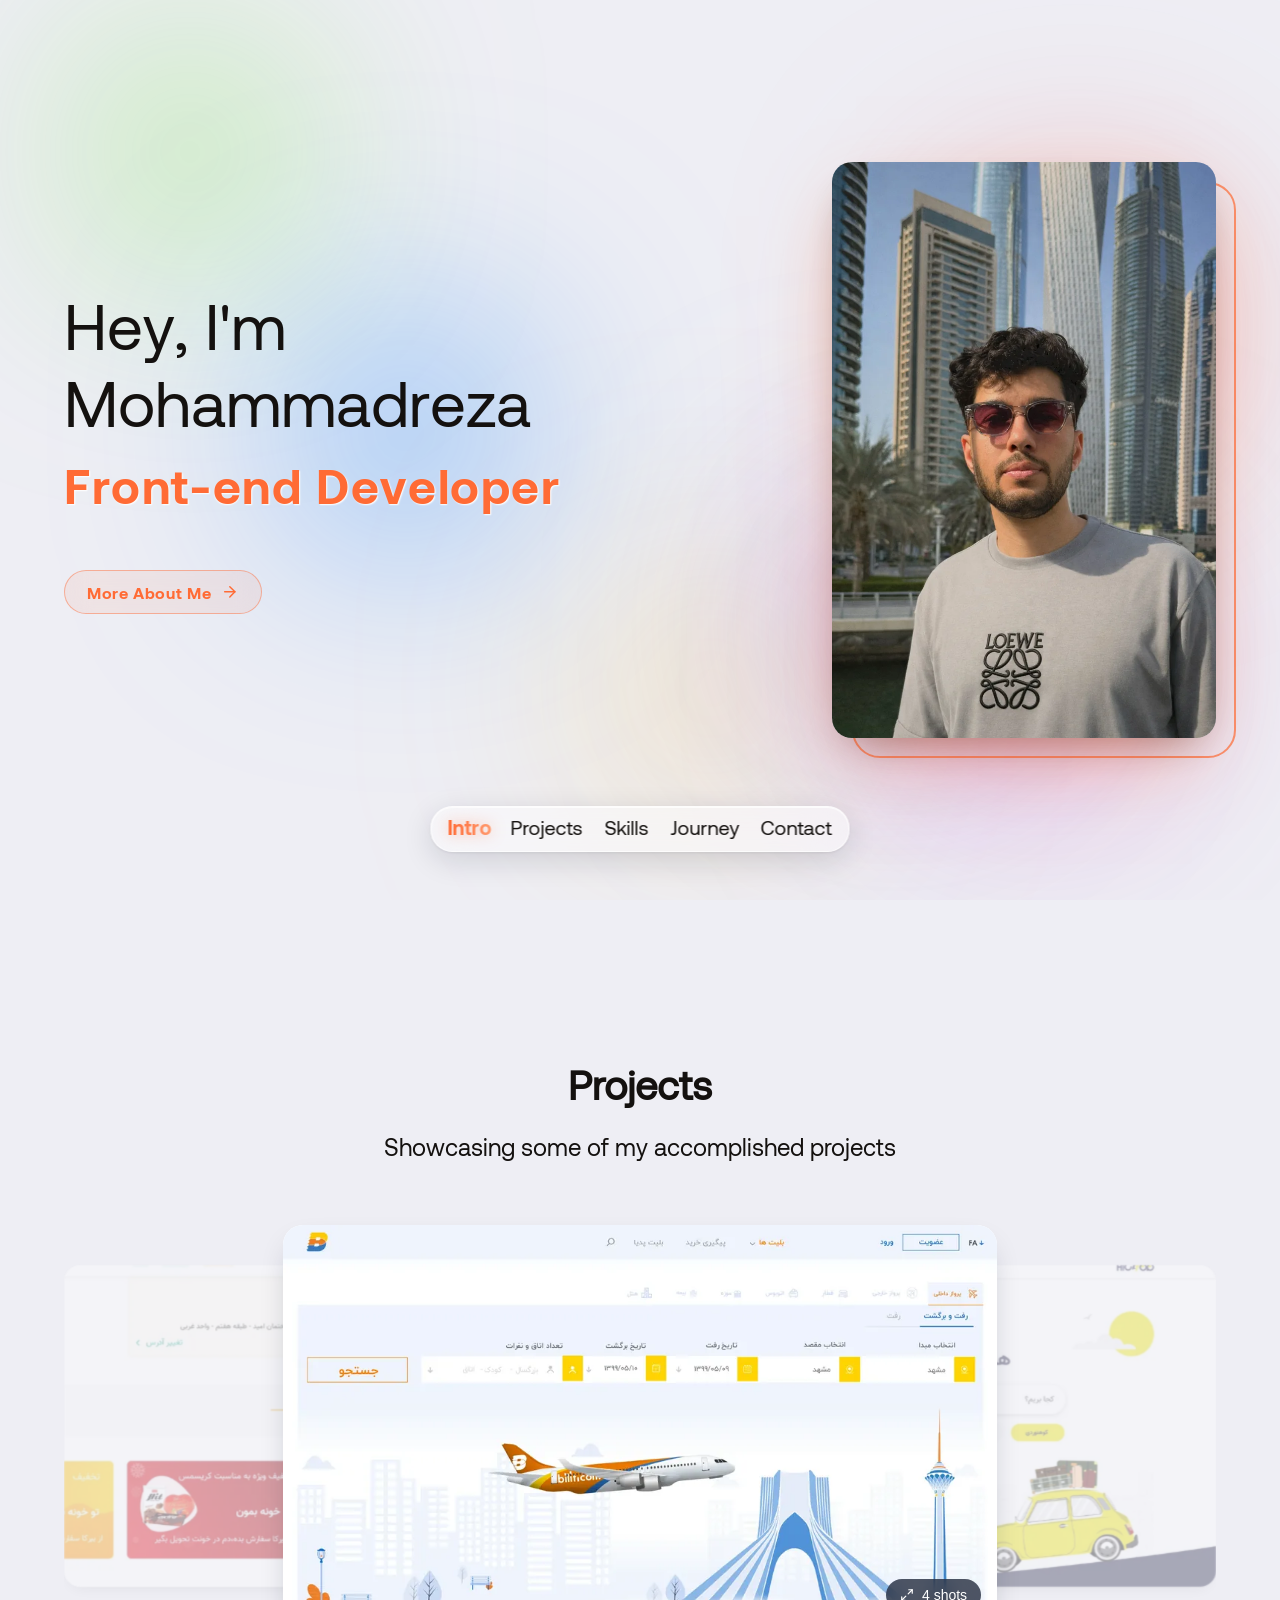
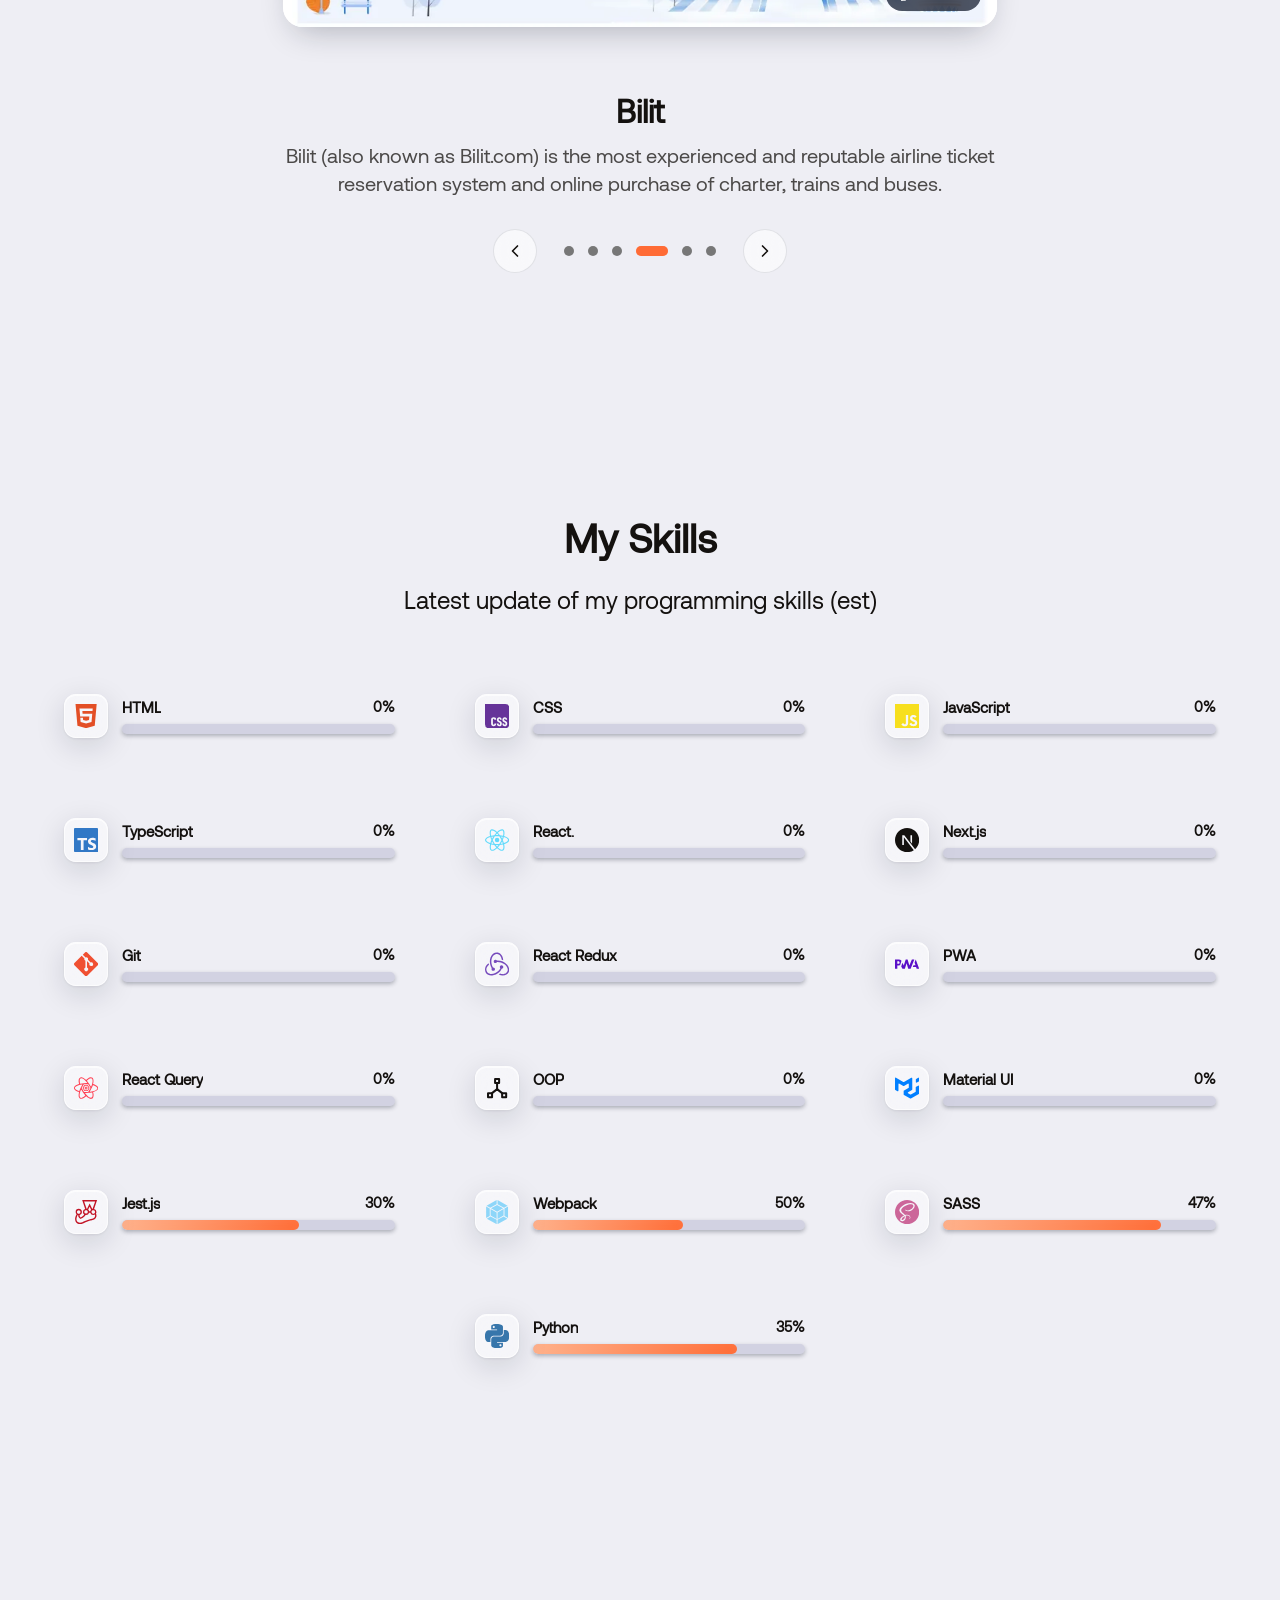
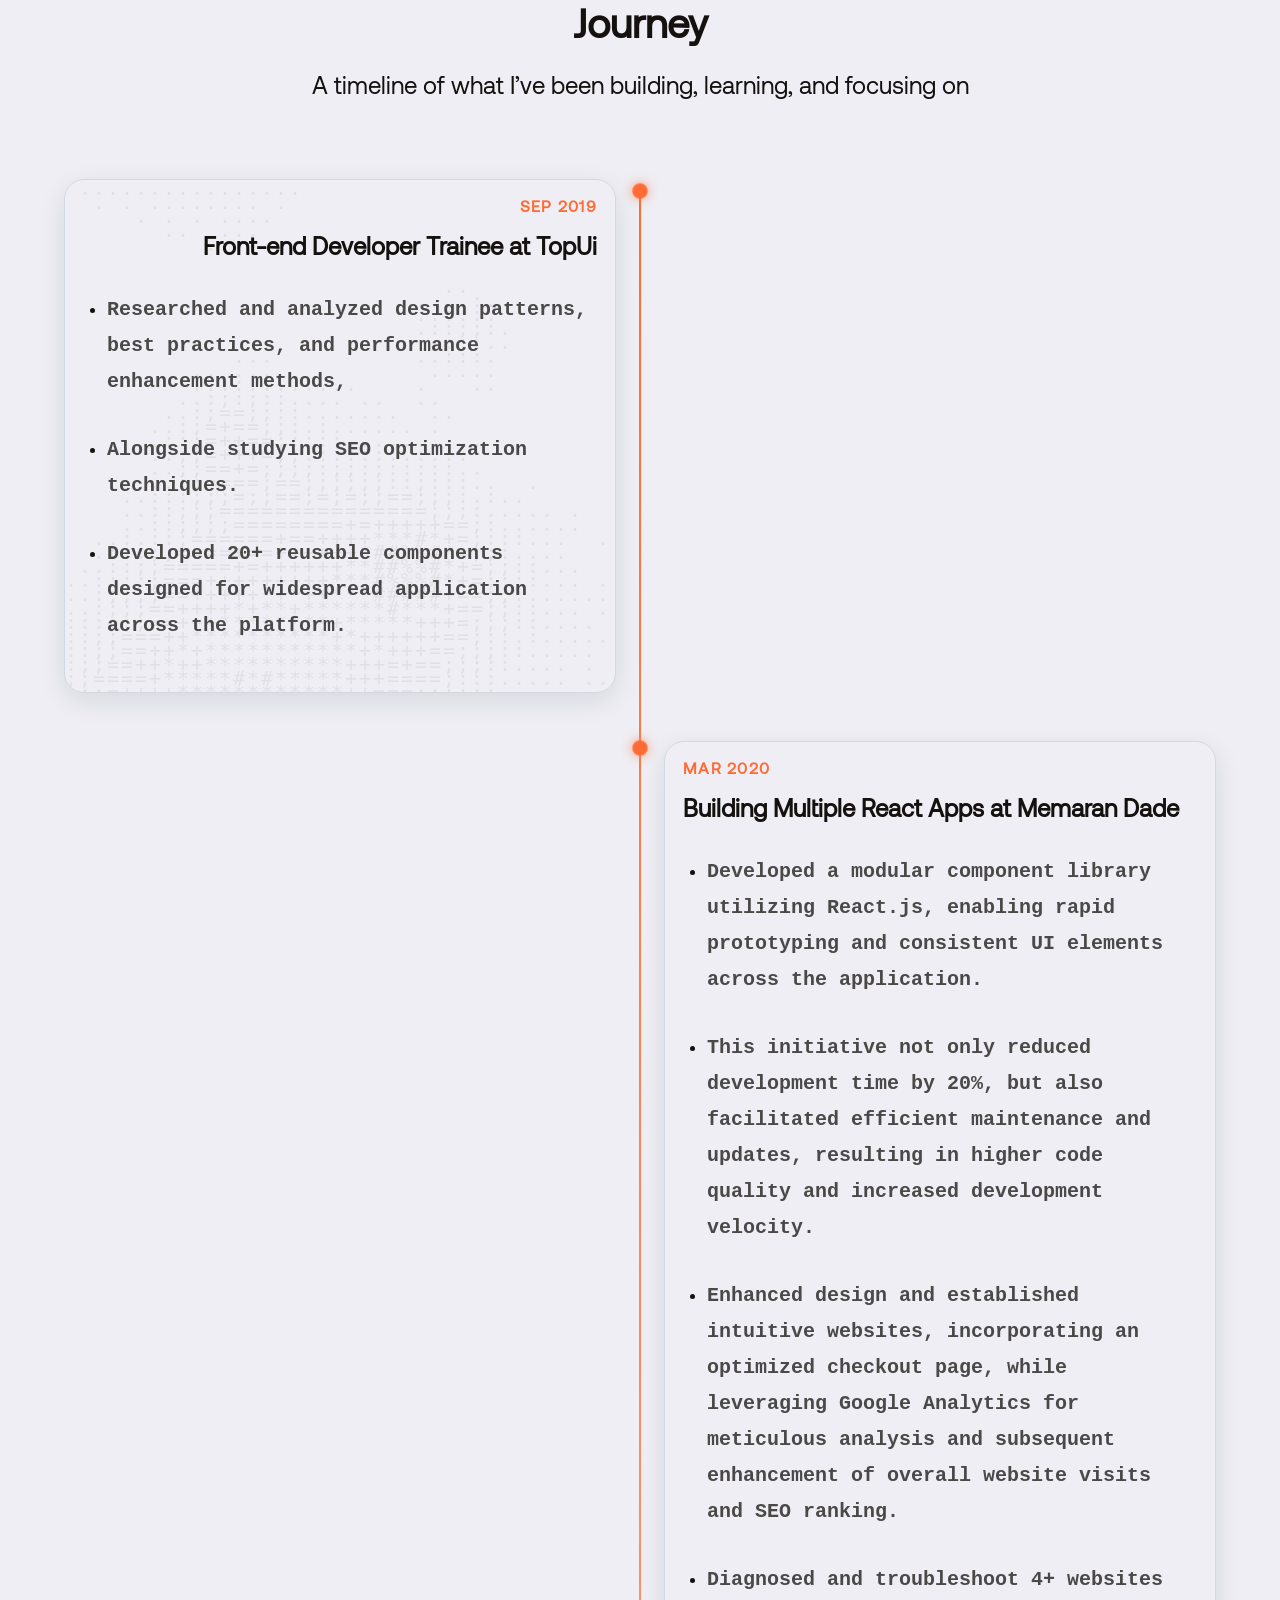
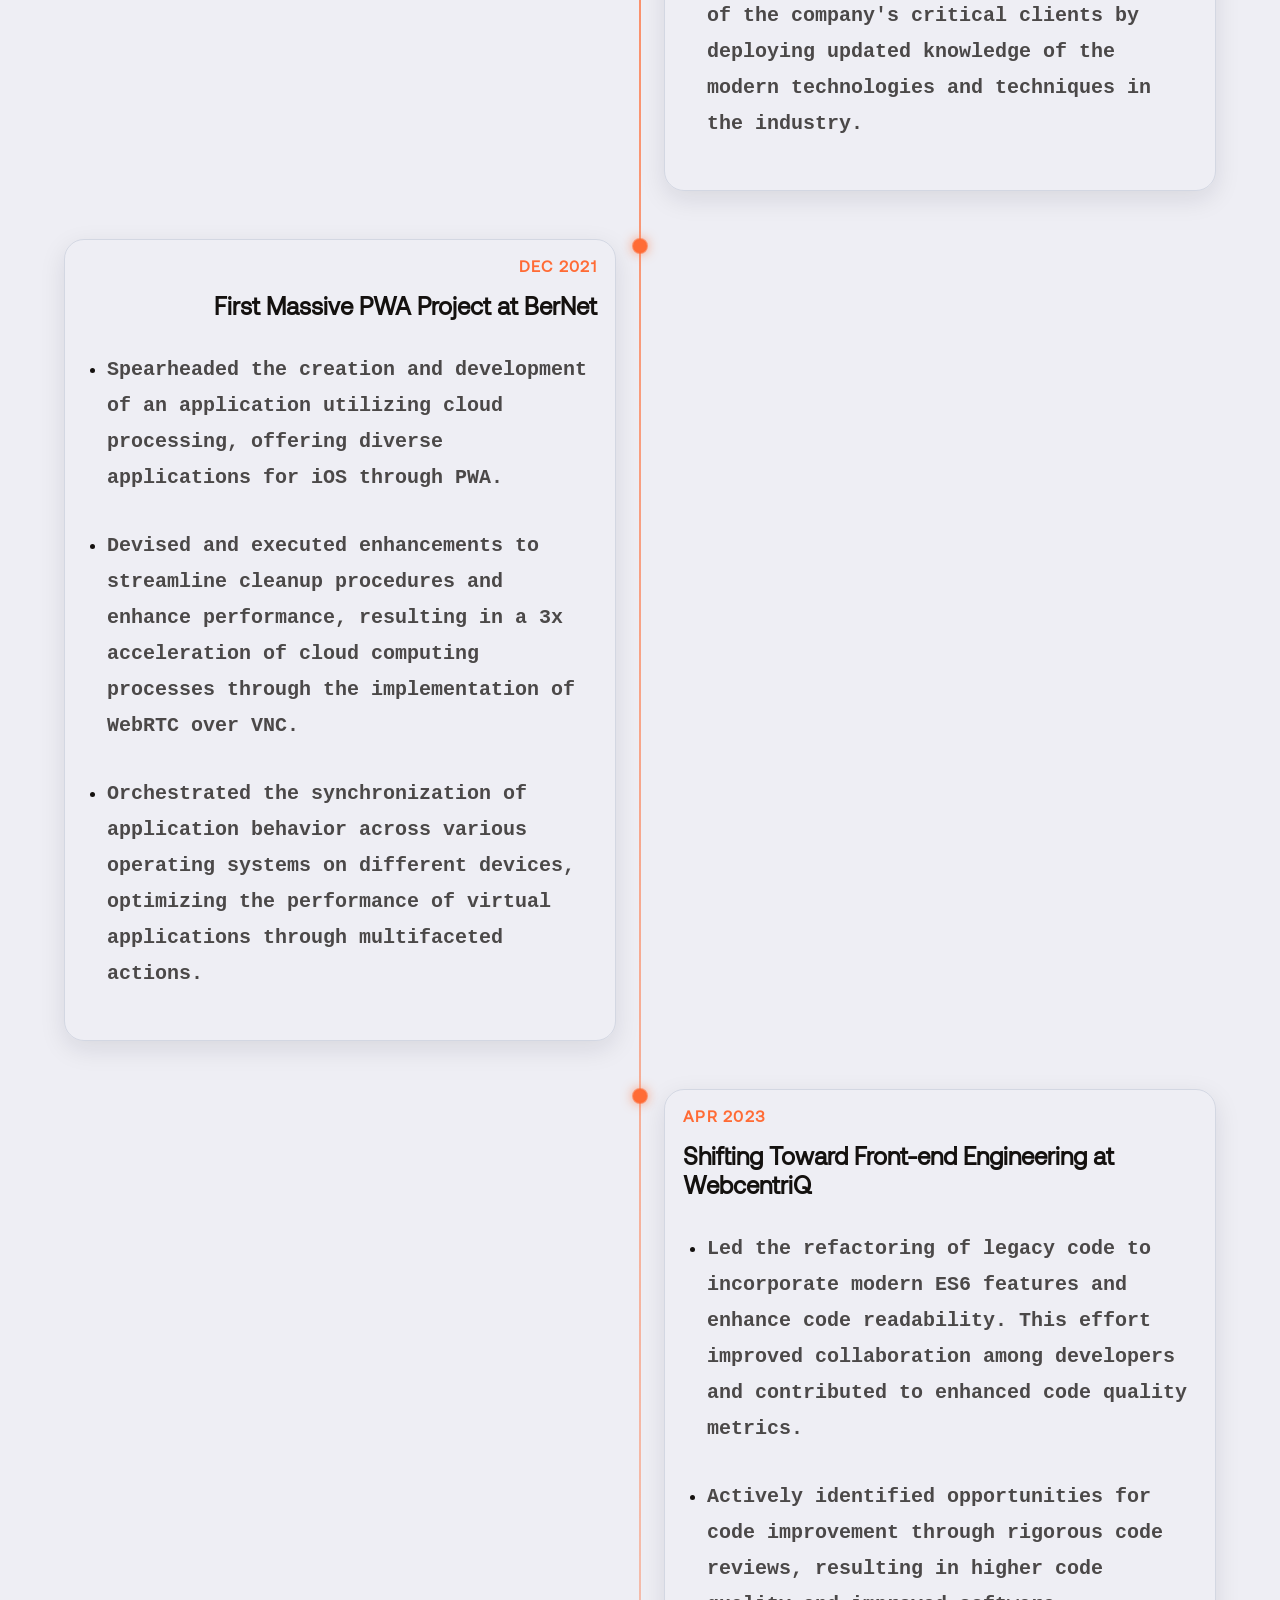
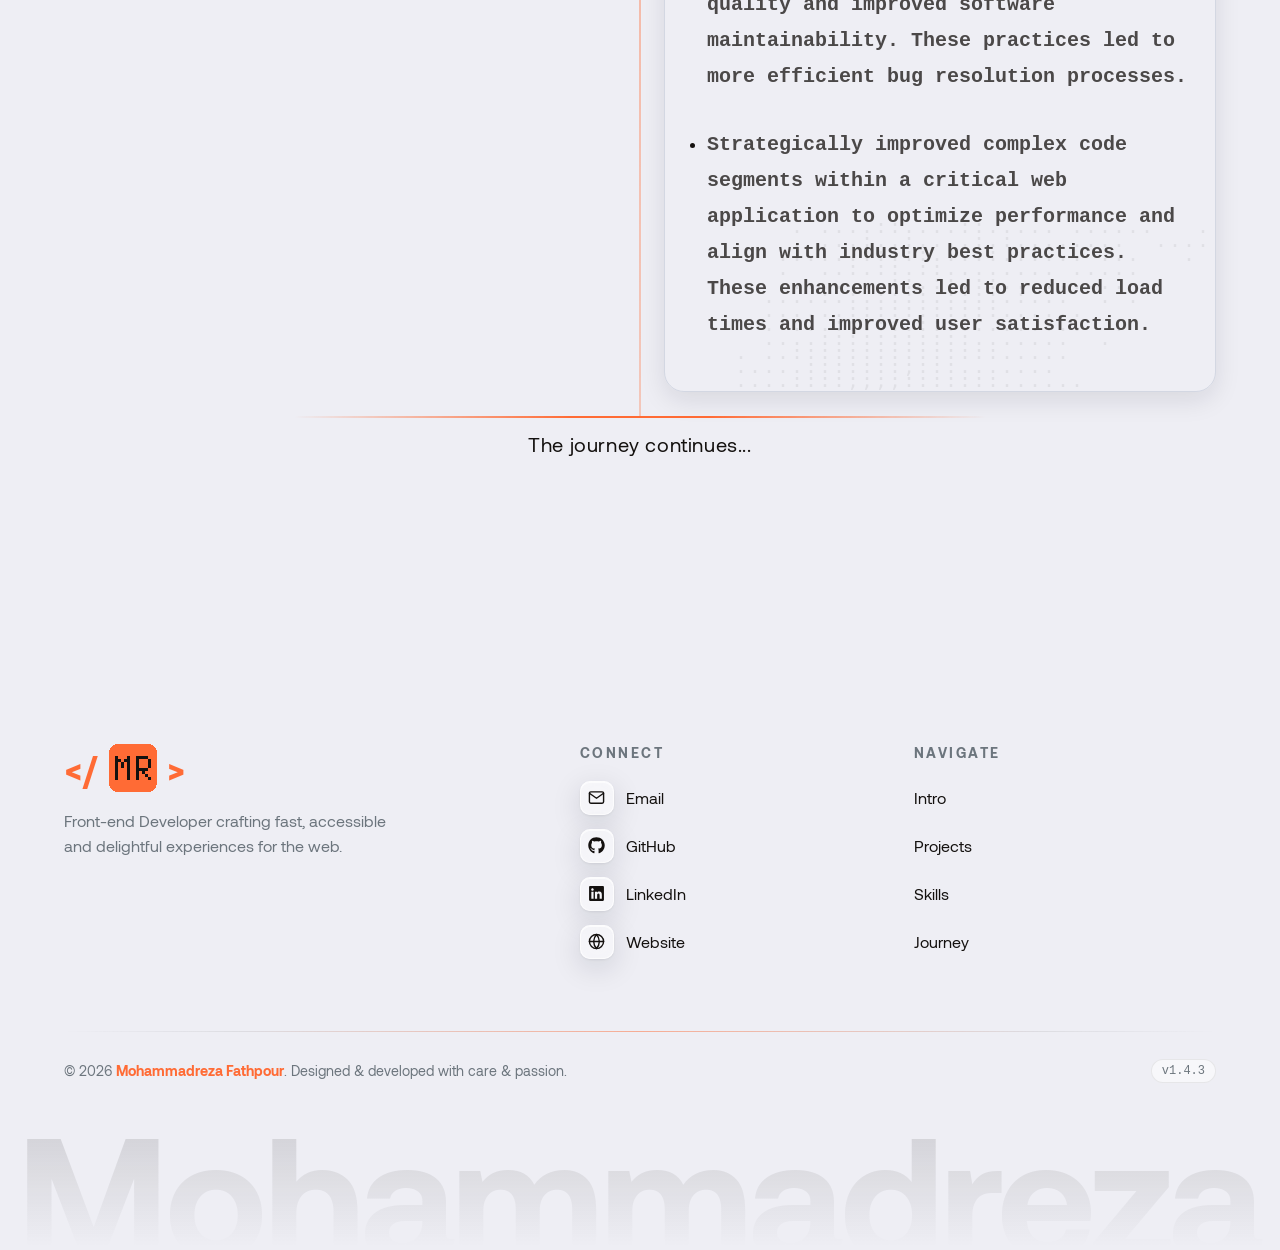
==== commit 49c3d276: "Deploy 91c9d99a217fe76a81e7752de5992486764ba3a3" ====
--- a/index.html
+++ b/index.html
@@ -1 +1 @@
-<!doctype html><html lang="en"><head><meta charset="utf-8"/><meta name="theme-color" content="#eeeef4" media="(prefers-color-scheme: light)"/><meta name="theme-color" content="#14110F" media="(prefers-color-scheme: dark)"/><meta name="viewport" content="width=device-width,initial-scale=1,viewport-fit=cover"/><meta name="description" content="Portfolio of Mohammadreza Fathpour — Front-end Developer specializing in React, Next.js, modern UI/UX, and fast, responsive web applications."/><link rel="icon" href="/icons/favicon.ico" sizes="16x16 32x32 48x48"/><link rel="icon" type="image/svg+xml" href="/icons/favicon.svg"/><link rel="icon" type="image/png" sizes="32x32" href="/icons/favicon-32x32.png"/><link rel="icon" type="image/png" sizes="16x16" href="/icons/favicon-16x16.png"/><link rel="apple-touch-icon" sizes="180x180" href="/icons/apple-touch-icon.png"/><meta name="apple-mobile-web-app-title" content="&lt;/ MR &gt;"/><link rel="manifest" href="/manifest.json"/><link rel="preload" as="image" href="/main/me.webp" type="image/webp" fetchpriority="high"/><title>&lt;/ MR &gt;</title><style>@font-face{font-family:main-normal;src:url("/fonts/Aeonik-Regular.woff2") format("woff2"),url("/fonts/Aeonik-Regular.ttf") format("truetype");font-weight:400;font-style:normal}@font-face{font-family:main-bold;src:url("/fonts/Aeonik-Bold.woff2") format("woff2"),url("/fonts/Aeonik-Bold.ttf") format("truetype");font-weight:700;font-style:normal}body{background-color:#eeeef4;color:#14110f}@media (prefers-color-scheme:dark){body{background-color:#14110f;color:#eeeef4}}.app-loader{position:fixed;inset:0;z-index:1000;display:grid;place-items:center;background-color:#eeeef4;transition:opacity .4s ease,visibility 0s .4s}@media (prefers-color-scheme:dark){.app-loader{background-color:#14110f}}.app-loader.is-done{opacity:0;visibility:hidden}.app-loader-logo{width:6rem;height:6rem;animation:app-loader-in .5s cubic-bezier(.34,1.56,.64,1) .3s both}@keyframes app-loader-in{from{opacity:0;transform:scale(.6) rotate(-8deg)}}.app-loader-label{position:absolute;width:1px;height:1px;overflow:hidden;clip-path:inset(50%);white-space:nowrap}@media (prefers-reduced-motion:reduce){.app-loader-logo{animation:none}}</style><script defer="defer" src="/static/js/main.f9ab466c.js"></script><link href="/static/css/main.754e1ed0.css" rel="stylesheet"></head><body><div id="root"></div><div id="app-loader" class="app-loader" role="status"><div class="app-loader-logo" aria-hidden="true"></div><span class="app-loader-label">Loading…</span></div><script src="/mr-logo.js"></script><script>!function(){var e=document.getElementById("app-loader");if(e){var n=document.documentElement;n.classList.add("app-loading");var o=e.querySelector(".app-loader-logo"),t=window.MRLogo?window.MRLogo.create(o):{loop:function(){},fill:function(){},stop:function(e){e()}},i=!1,a=!1,r=function(){a||(a=!0,i||(o.style.visibility="hidden"),e.classList.add("is-done"),setTimeout(function(){e.remove()},600),n.classList.remove("app-loading"),window.dispatchEvent(new Event("app-loader-done")))},d=function(){t.stop(r)};window.matchMedia("(prefers-reduced-motion: reduce)").matches?(i=!0,t.fill()):o.addEventListener("animationstart",function(){a||(i=!0,t.loop(150))},{once:!0});var c=function(){var e=Array.prototype.filter.call(document.images,function(e){return!e.complete&&"lazy"!==e.loading});return Promise.all(e.map(function(e){return new Promise(function(n){e.addEventListener("load",n),e.addEventListener("error",n)})}))};window.addEventListener("load",function(){Promise.all([document.fonts?document.fonts.ready:null,new Promise(function(e){requestAnimationFrame(function(){requestAnimationFrame(e)})}).then(c)]).then(d,d)}),setTimeout(r,3e4)}}()</script></body></html>+<!doctype html><html lang="en"><head><meta charset="utf-8"/><meta name="theme-color" content="#eeeef4" media="(prefers-color-scheme: light)"/><meta name="theme-color" content="#14110F" media="(prefers-color-scheme: dark)"/><meta name="viewport" content="width=device-width,initial-scale=1,viewport-fit=cover"/><meta name="description" content="Portfolio of Mohammadreza Fathpour — Front-end Developer specializing in React, Next.js, modern UI/UX, and fast, responsive web applications."/><link rel="icon" href="/icons/favicon.ico" sizes="16x16 32x32 48x48"/><link rel="icon" type="image/svg+xml" href="/icons/favicon.svg"/><link rel="icon" type="image/png" sizes="32x32" href="/icons/favicon-32x32.png"/><link rel="icon" type="image/png" sizes="16x16" href="/icons/favicon-16x16.png"/><link rel="apple-touch-icon" sizes="180x180" href="/icons/apple-touch-icon.png"/><meta name="apple-mobile-web-app-title" content="&lt;/ MR &gt;"/><link rel="manifest" href="/manifest.json"/><link rel="preload" as="image" href="/main/me.webp" type="image/webp" fetchpriority="high"/><title>&lt;/ MR &gt;</title><style>@font-face{font-family:main-normal;src:url("/fonts/Aeonik-Regular.woff2") format("woff2"),url("/fonts/Aeonik-Regular.ttf") format("truetype");font-weight:400;font-style:normal}@font-face{font-family:main-bold;src:url("/fonts/Aeonik-Bold.woff2") format("woff2"),url("/fonts/Aeonik-Bold.ttf") format("truetype");font-weight:700;font-style:normal}body{background-color:#eeeef4;color:#14110f}@media (prefers-color-scheme:dark){body{background-color:#14110f;color:#eeeef4}}.app-loader{position:fixed;inset:0;z-index:1000;display:grid;place-items:center;background-color:#eeeef4;transition:opacity .4s ease,visibility 0s .4s}@media (prefers-color-scheme:dark){.app-loader{background-color:#14110f}}.app-loader.is-done{opacity:0;visibility:hidden}.app-loader-logo{width:6rem;height:6rem;animation:app-loader-in .5s cubic-bezier(.34,1.56,.64,1) .3s both}@keyframes app-loader-in{from{opacity:0;transform:scale(.6) rotate(-8deg)}}.app-loader-label{position:absolute;width:1px;height:1px;overflow:hidden;clip-path:inset(50%);white-space:nowrap}@media (prefers-reduced-motion:reduce){.app-loader-logo{animation:none}}</style><script defer="defer" src="/static/js/main.9f2b799e.js"></script><link href="/static/css/main.754e1ed0.css" rel="stylesheet"></head><body><div id="root"></div><div id="app-loader" class="app-loader" role="status"><div class="app-loader-logo" aria-hidden="true"></div><span class="app-loader-label">Loading…</span></div><script src="/mr-logo.js"></script><script>!function(){var e=document.getElementById("app-loader");if(e){var n=document.documentElement;n.classList.add("app-loading");var o=e.querySelector(".app-loader-logo"),t=window.MRLogo?window.MRLogo.create(o):{loop:function(){},fill:function(){},stop:function(e){e()}},i=!1,a=!1,r=function(){a||(a=!0,i||(o.style.visibility="hidden"),e.classList.add("is-done"),setTimeout(function(){e.remove()},600),n.classList.remove("app-loading"),window.dispatchEvent(new Event("app-loader-done")))},d=function(){t.stop(r)};window.matchMedia("(prefers-reduced-motion: reduce)").matches?(i=!0,t.fill()):o.addEventListener("animationstart",function(){a||(i=!0,t.loop(150))},{once:!0});var c=function(){var e=Array.prototype.filter.call(document.images,function(e){return!e.complete&&"lazy"!==e.loading});return Promise.all(e.map(function(e){return new Promise(function(n){e.addEventListener("load",n),e.addEventListener("error",n)})}))};window.addEventListener("load",function(){Promise.all([document.fonts?document.fonts.ready:null,new Promise(function(e){requestAnimationFrame(function(){requestAnimationFrame(e)})}).then(c)]).then(d,d)}),setTimeout(r,3e4)}}()</script></body></html>
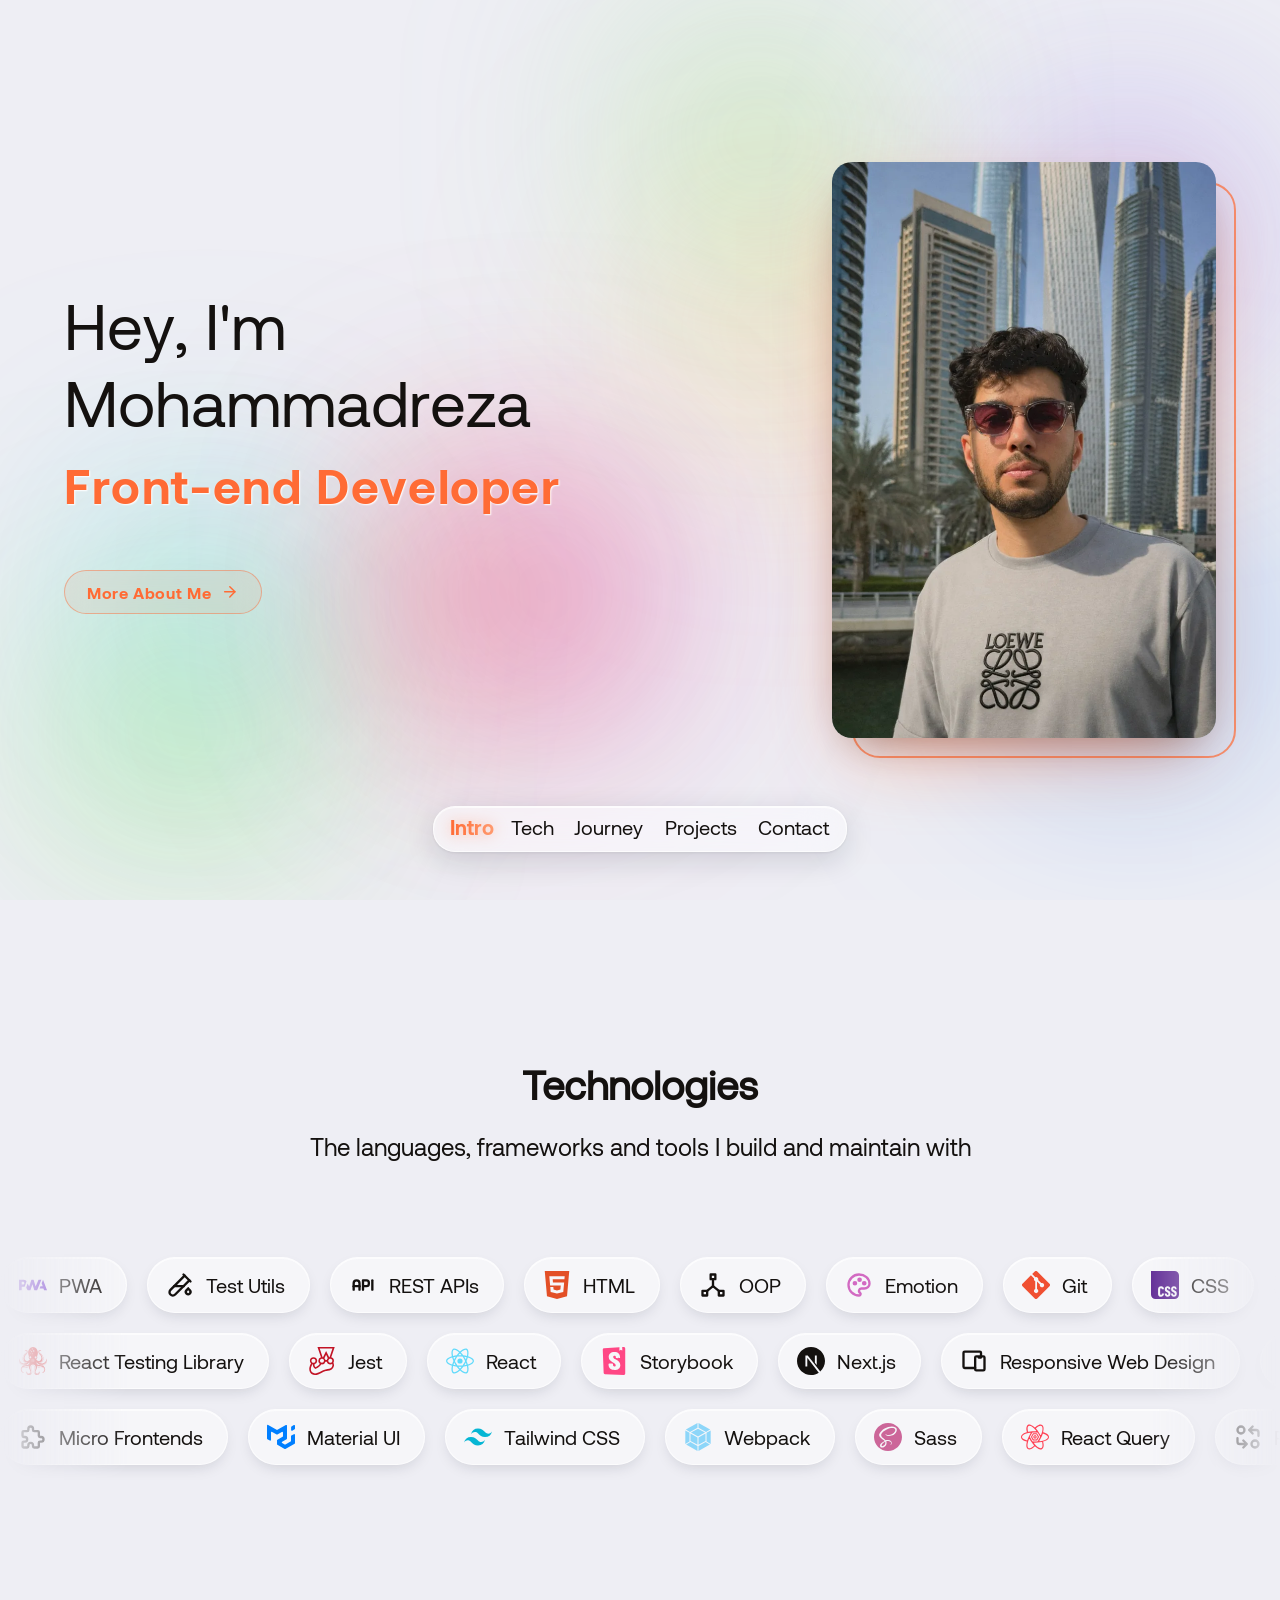
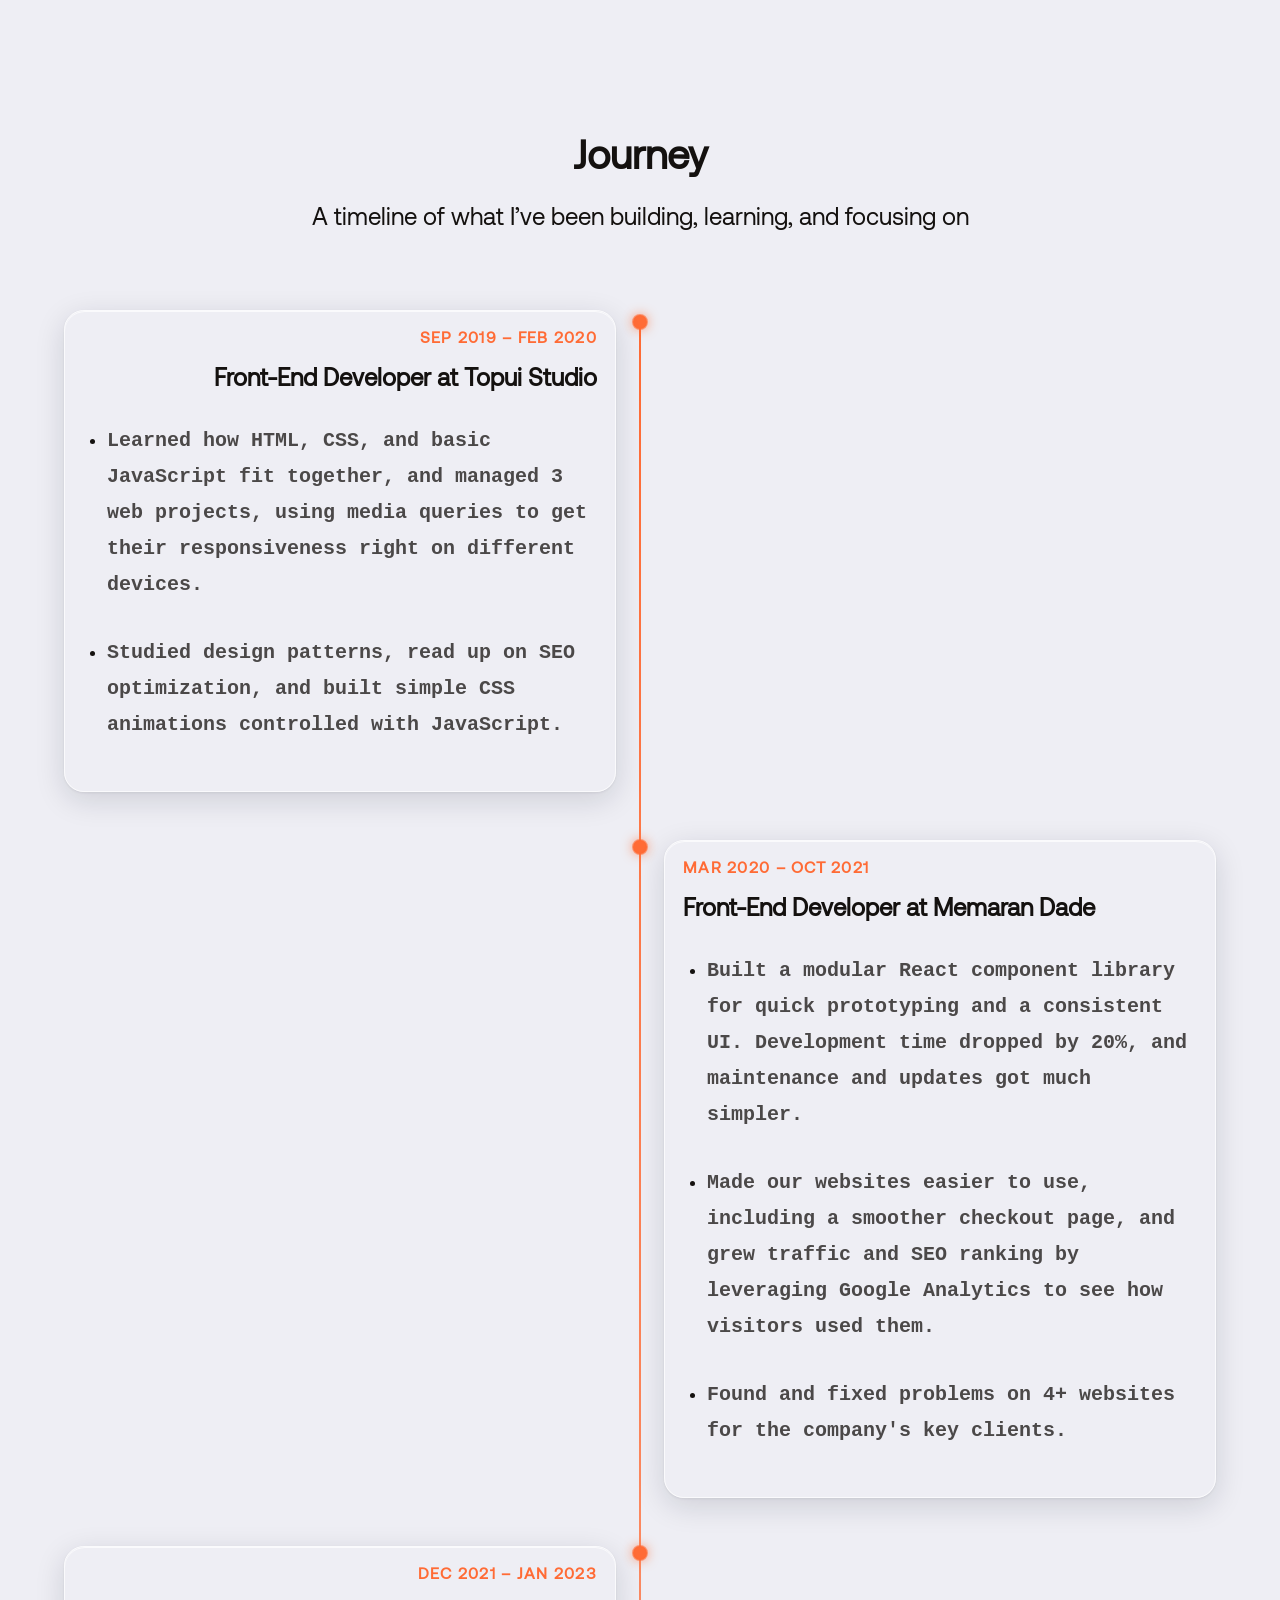
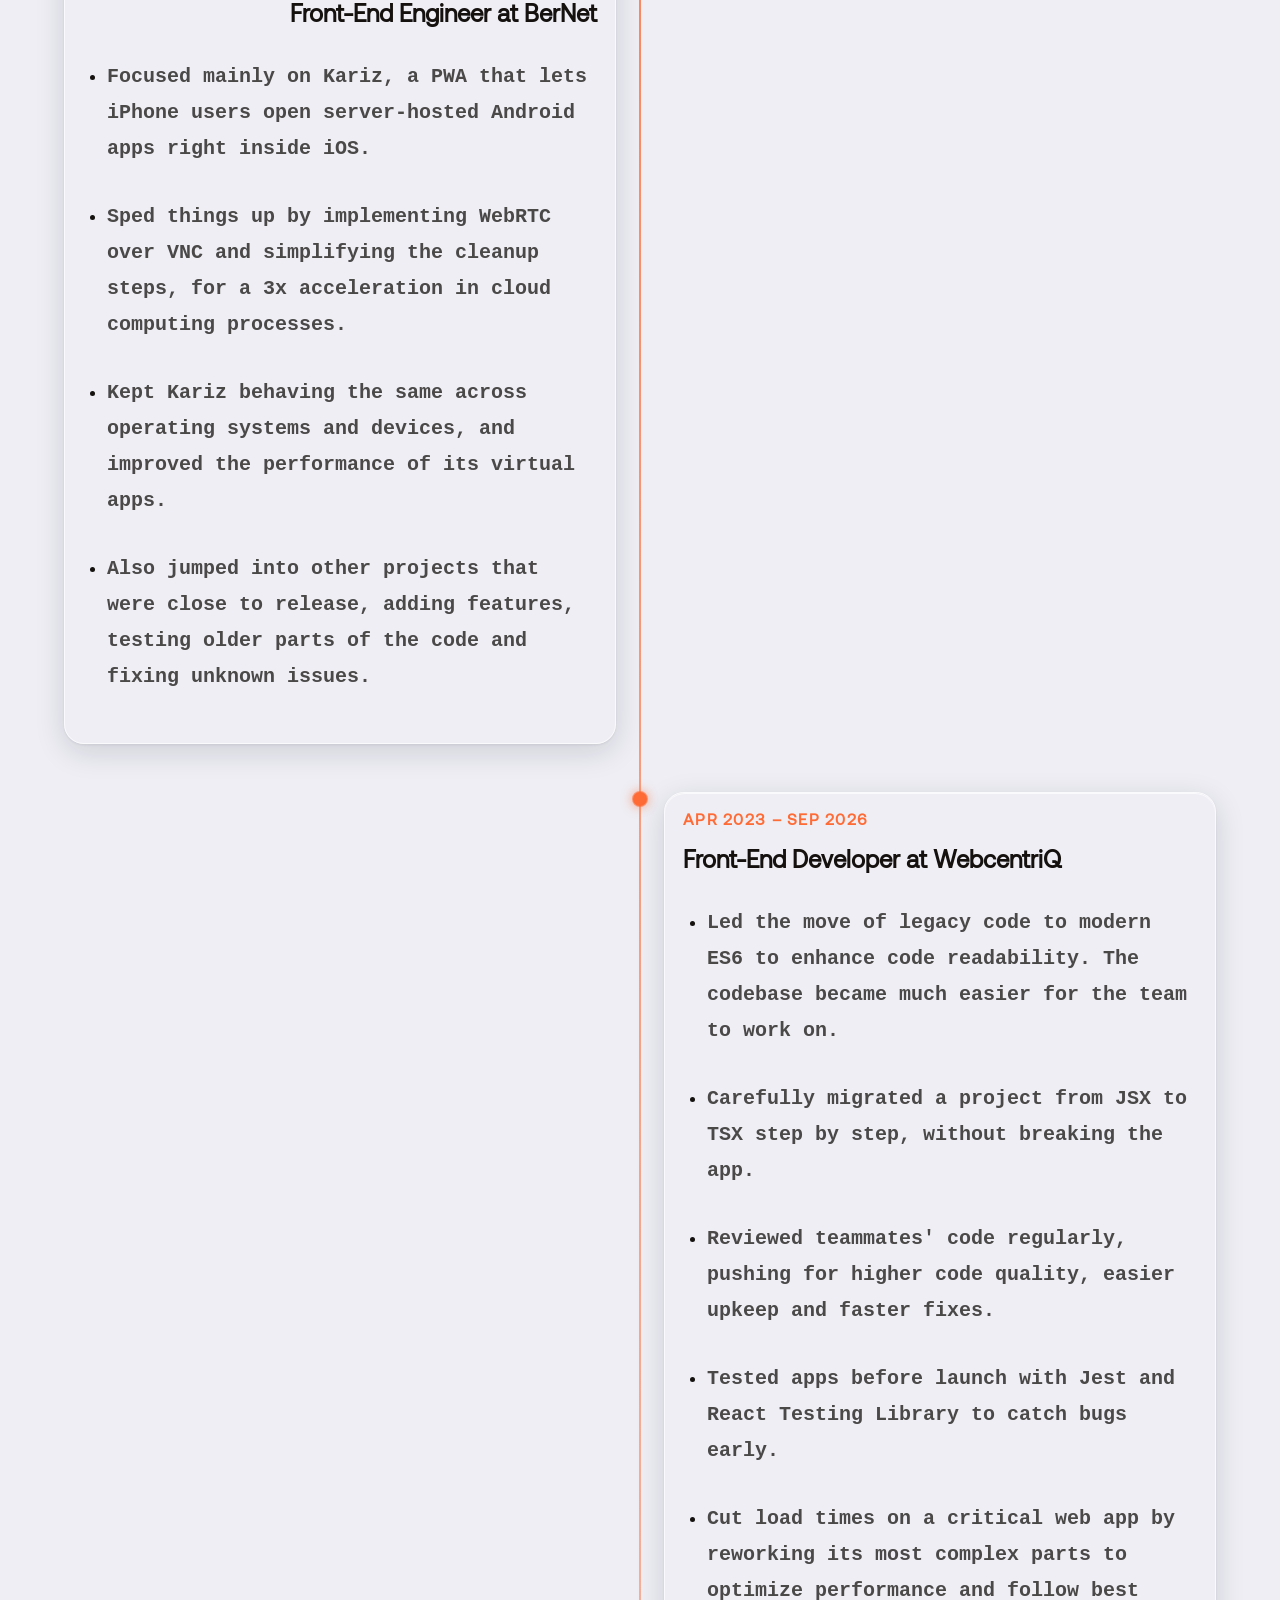
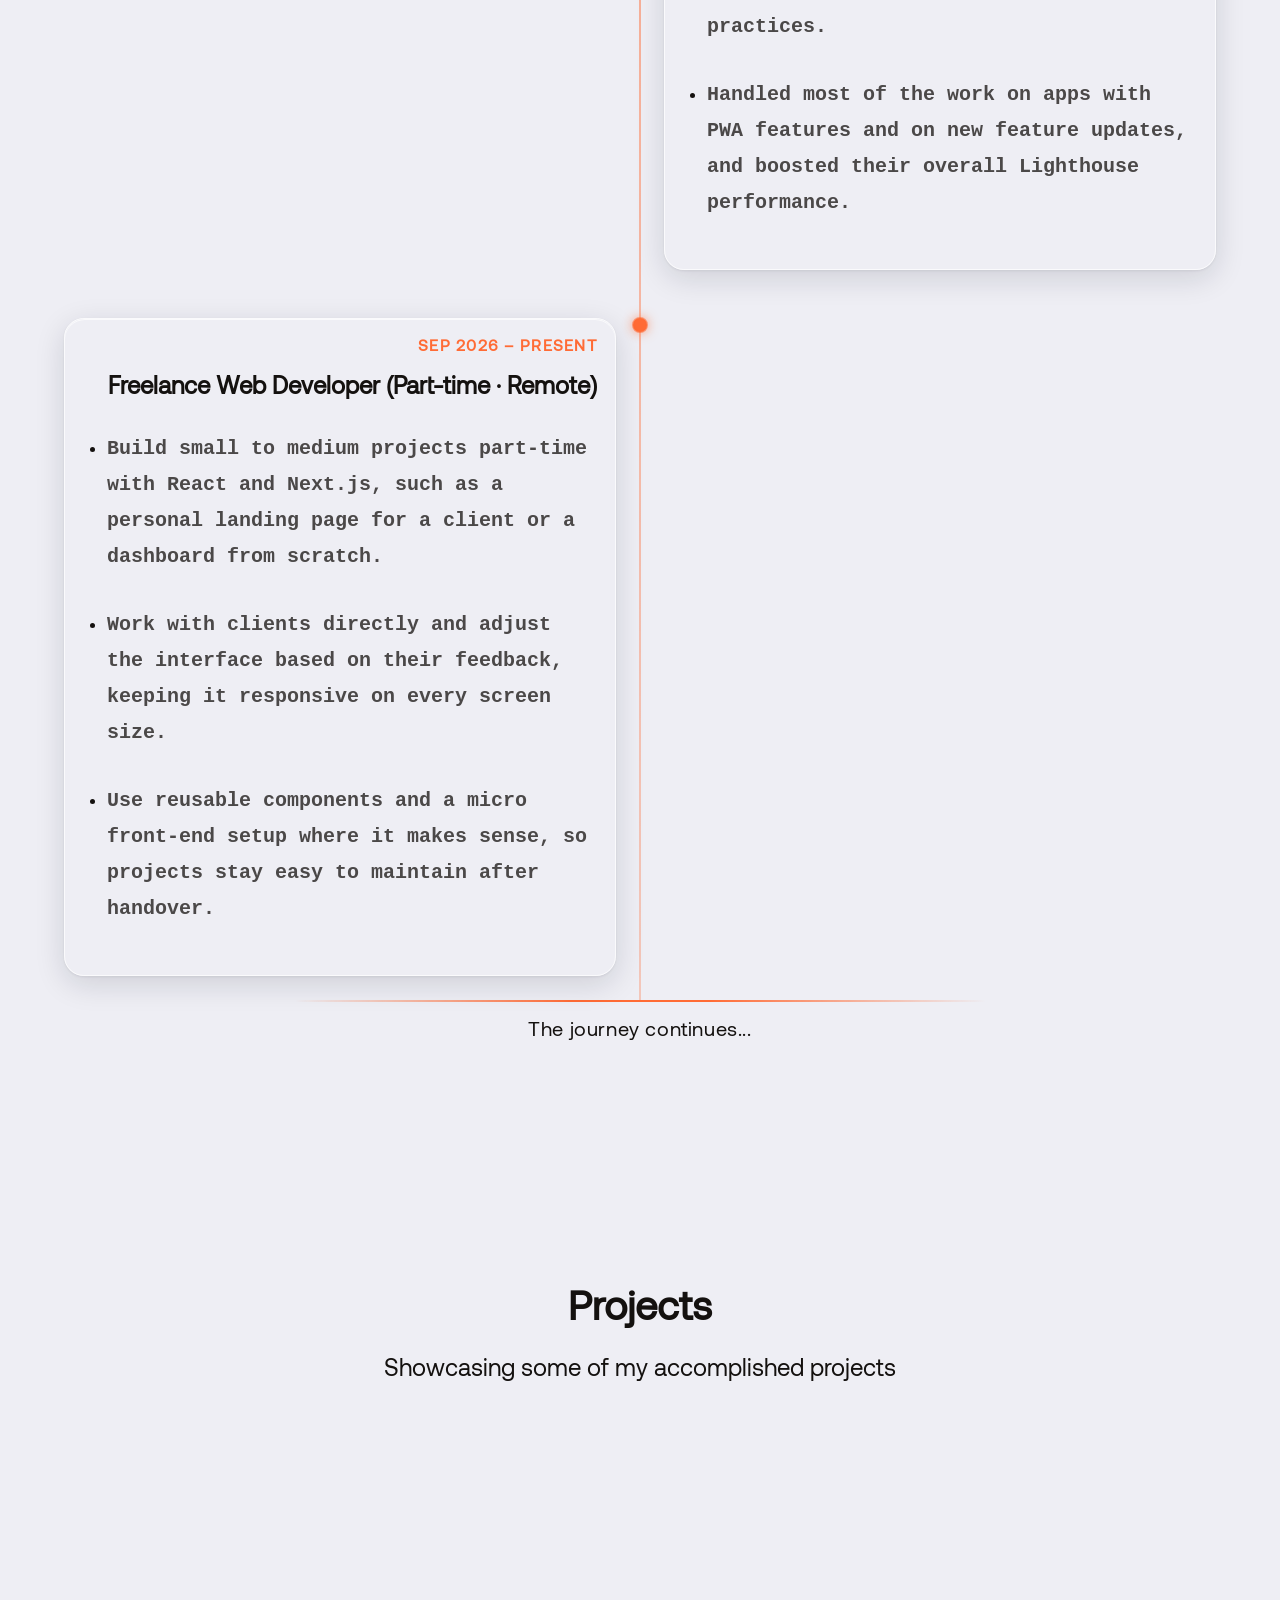
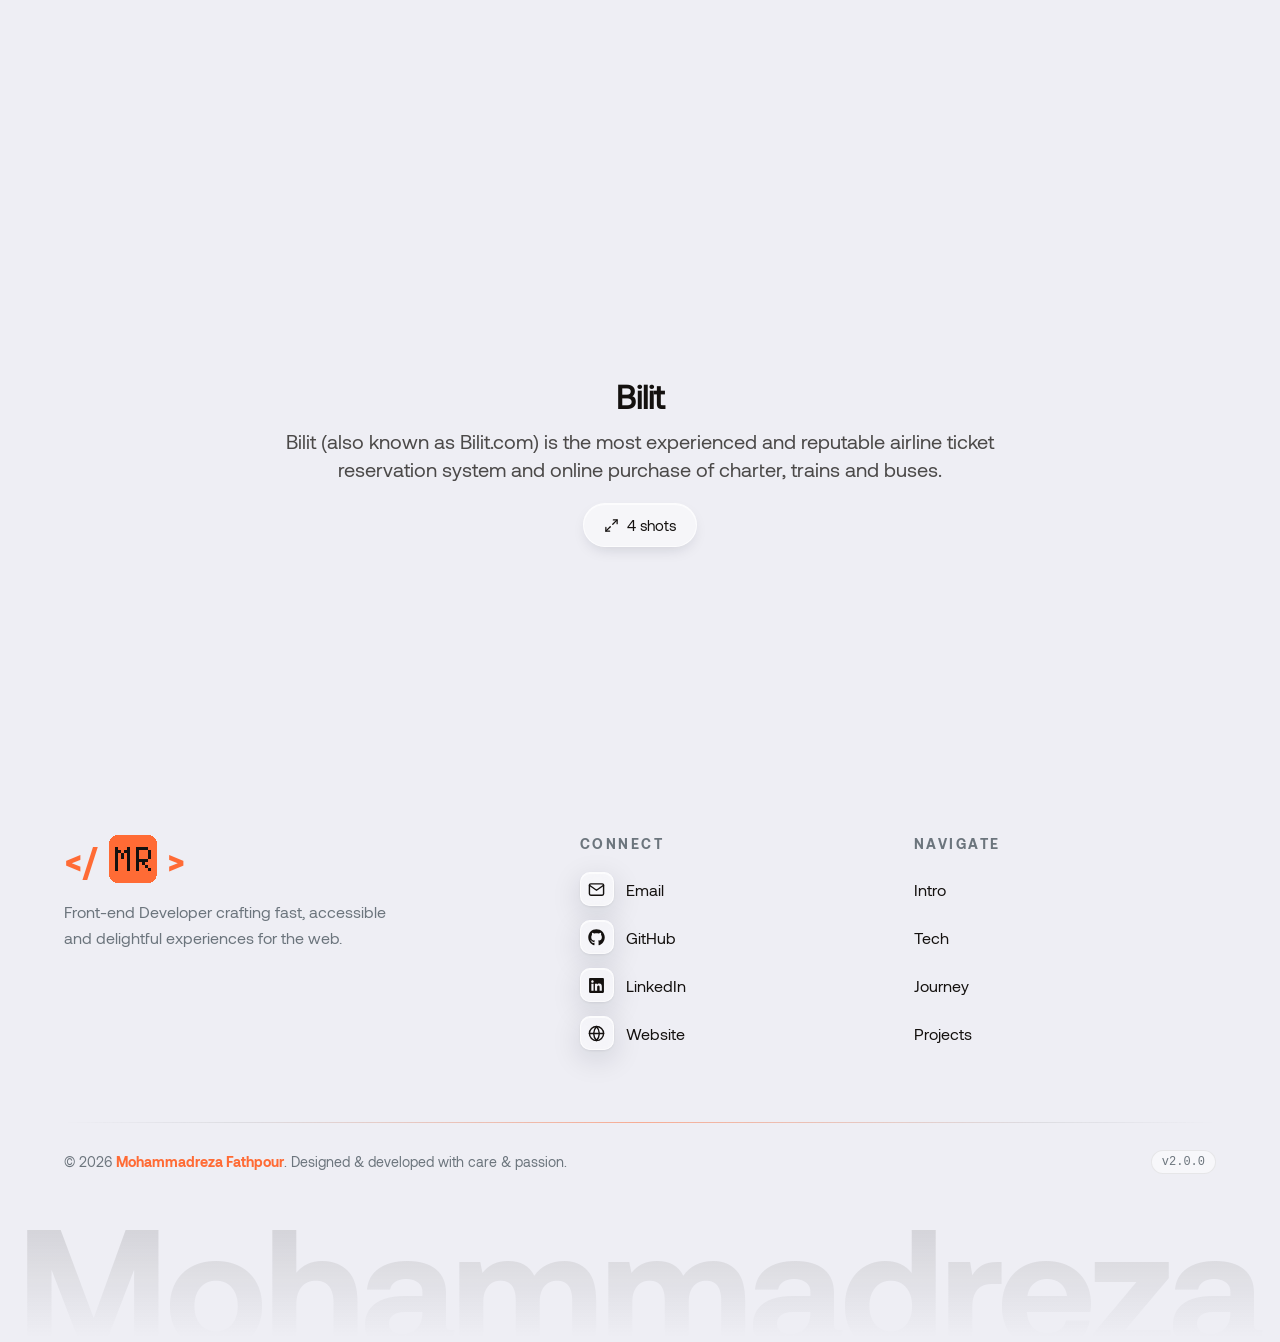
==== commit 8d3f508a: "Deploy 2c0cd4930c7ffb2d1f99ecf2a1b52ccb0c18ef9f" ====
--- a/index.html
+++ b/index.html
@@ -1 +1 @@
-<!doctype html><html lang="en"><head><meta charset="utf-8"/><meta name="theme-color" content="#eeeef4" media="(prefers-color-scheme: light)"/><meta name="theme-color" content="#14110F" media="(prefers-color-scheme: dark)"/><meta name="viewport" content="width=device-width,initial-scale=1,viewport-fit=cover"/><meta name="description" content="Portfolio of Mohammadreza Fathpour — Front-end Developer specializing in React, Next.js, modern UI/UX, and fast, responsive web applications."/><link rel="icon" href="/icons/favicon.ico" sizes="16x16 32x32 48x48"/><link rel="icon" type="image/svg+xml" href="/icons/favicon.svg"/><link rel="icon" type="image/png" sizes="32x32" href="/icons/favicon-32x32.png"/><link rel="icon" type="image/png" sizes="16x16" href="/icons/favicon-16x16.png"/><link rel="apple-touch-icon" sizes="180x180" href="/icons/apple-touch-icon.png"/><meta name="apple-mobile-web-app-title" content="&lt;/ MR &gt;"/><link rel="manifest" href="/manifest.json"/><link rel="preload" as="image" href="/main/me.webp" type="image/webp" fetchpriority="high"/><title>&lt;/ MR &gt;</title><style>@font-face{font-family:main-normal;src:url("/fonts/Aeonik-Regular.woff2") format("woff2"),url("/fonts/Aeonik-Regular.ttf") format("truetype");font-weight:400;font-style:normal}@font-face{font-family:main-bold;src:url("/fonts/Aeonik-Bold.woff2") format("woff2"),url("/fonts/Aeonik-Bold.ttf") format("truetype");font-weight:700;font-style:normal}body{background-color:#eeeef4;color:#14110f}@media (prefers-color-scheme:dark){body{background-color:#14110f;color:#eeeef4}}.app-loader{position:fixed;inset:0;z-index:1000;display:grid;place-items:center;background-color:#eeeef4;transition:opacity .4s ease,visibility 0s .4s}@media (prefers-color-scheme:dark){.app-loader{background-color:#14110f}}.app-loader.is-done{opacity:0;visibility:hidden}.app-loader-logo{width:6rem;height:6rem;animation:app-loader-in .5s cubic-bezier(.34,1.56,.64,1) .3s both}@keyframes app-loader-in{from{opacity:0;transform:scale(.6) rotate(-8deg)}}.app-loader-label{position:absolute;width:1px;height:1px;overflow:hidden;clip-path:inset(50%);white-space:nowrap}@media (prefers-reduced-motion:reduce){.app-loader-logo{animation:none}}</style><script defer="defer" src="/static/js/main.9f2b799e.js"></script><link href="/static/css/main.754e1ed0.css" rel="stylesheet"></head><body><div id="root"></div><div id="app-loader" class="app-loader" role="status"><div class="app-loader-logo" aria-hidden="true"></div><span class="app-loader-label">Loading…</span></div><script src="/mr-logo.js"></script><script>!function(){var e=document.getElementById("app-loader");if(e){var n=document.documentElement;n.classList.add("app-loading");var o=e.querySelector(".app-loader-logo"),t=window.MRLogo?window.MRLogo.create(o):{loop:function(){},fill:function(){},stop:function(e){e()}},i=!1,a=!1,r=function(){a||(a=!0,i||(o.style.visibility="hidden"),e.classList.add("is-done"),setTimeout(function(){e.remove()},600),n.classList.remove("app-loading"),window.dispatchEvent(new Event("app-loader-done")))},d=function(){t.stop(r)};window.matchMedia("(prefers-reduced-motion: reduce)").matches?(i=!0,t.fill()):o.addEventListener("animationstart",function(){a||(i=!0,t.loop(150))},{once:!0});var c=function(){var e=Array.prototype.filter.call(document.images,function(e){return!e.complete&&"lazy"!==e.loading});return Promise.all(e.map(function(e){return new Promise(function(n){e.addEventListener("load",n),e.addEventListener("error",n)})}))};window.addEventListener("load",function(){Promise.all([document.fonts?document.fonts.ready:null,new Promise(function(e){requestAnimationFrame(function(){requestAnimationFrame(e)})}).then(c)]).then(d,d)}),setTimeout(r,3e4)}}()</script></body></html>+<!doctype html><html lang="en"><head><meta charset="utf-8"/><meta name="theme-color" content="#eeeef4" media="(prefers-color-scheme: light)"/><meta name="theme-color" content="#14110F" media="(prefers-color-scheme: dark)"/><meta name="viewport" content="width=device-width,initial-scale=1,viewport-fit=cover"/><meta name="description" content="Portfolio of Mohammadreza Fathpour — Front-end Developer specializing in React, Next.js, modern UI/UX, and fast, responsive web applications."/><link rel="icon" href="/icons/favicon.ico" sizes="16x16 32x32 48x48"/><link rel="icon" type="image/svg+xml" href="/icons/favicon.svg"/><link rel="icon" type="image/png" sizes="32x32" href="/icons/favicon-32x32.png"/><link rel="icon" type="image/png" sizes="16x16" href="/icons/favicon-16x16.png"/><link rel="apple-touch-icon" sizes="180x180" href="/icons/apple-touch-icon.png"/><meta name="apple-mobile-web-app-title" content="&lt;/ MR &gt;"/><link rel="manifest" href="/manifest.json"/><link rel="preload" as="image" href="/main/me.webp" type="image/webp" fetchpriority="high"/><title>&lt;/ MR &gt;</title><style>@font-face{font-family:main-normal;src:url("/fonts/Aeonik-Regular.woff2") format("woff2"),url("/fonts/Aeonik-Regular.ttf") format("truetype");font-weight:400;font-style:normal}@font-face{font-family:main-bold;src:url("/fonts/Aeonik-Bold.woff2") format("woff2"),url("/fonts/Aeonik-Bold.ttf") format("truetype");font-weight:700;font-style:normal}body{background-color:#eeeef4;color:#14110f}@media (prefers-color-scheme:dark){body{background-color:#14110f;color:#eeeef4}}.app-loader{position:fixed;inset:0;z-index:1000;display:grid;place-items:center;background-color:#eeeef4;transition:opacity .4s ease,visibility 0s .4s}@media (prefers-color-scheme:dark){.app-loader{background-color:#14110f}}.app-loader.is-done{opacity:0;visibility:hidden}.app-loader-logo{width:6rem;height:6rem;animation:app-loader-in .5s cubic-bezier(.34,1.56,.64,1) .3s both}@keyframes app-loader-in{from{opacity:0;transform:scale(.6) rotate(-8deg)}}.app-loader-label{position:absolute;width:1px;height:1px;overflow:hidden;clip-path:inset(50%);white-space:nowrap}@media (prefers-reduced-motion:reduce){.app-loader-logo{animation:none}}</style><script defer="defer" src="/static/js/main.3dd97a46.js"></script><link href="/static/css/main.eaeb22d9.css" rel="stylesheet"></head><body><div id="root"></div><div id="app-loader" class="app-loader" role="status"><div class="app-loader-logo" aria-hidden="true"></div><span class="app-loader-label">Loading…</span></div><script src="/mr-logo.js"></script><script>!function(){var e=document.getElementById("app-loader");if(e){var n=document.documentElement;n.classList.add("app-loading");var o=e.querySelector(".app-loader-logo"),t=window.MRLogo?window.MRLogo.create(o):{loop:function(){},fill:function(){},stop:function(e){e()}},i=!1,a=!1,r=function(){a||(a=!0,i||(o.style.visibility="hidden"),e.classList.add("is-done"),setTimeout(function(){e.remove()},600),n.classList.remove("app-loading"),window.dispatchEvent(new Event("app-loader-done")))},d=function(){t.stop(r)};window.matchMedia("(prefers-reduced-motion: reduce)").matches?(i=!0,t.fill()):o.addEventListener("animationstart",function(){a||(i=!0,t.loop(150))},{once:!0});var c=function(){var e=Array.prototype.filter.call(document.images,function(e){return!e.complete&&"lazy"!==e.loading});return Promise.all(e.map(function(e){return new Promise(function(n){e.addEventListener("load",n),e.addEventListener("error",n)})}))};window.addEventListener("load",function(){Promise.all([document.fonts?document.fonts.ready:null,new Promise(function(e){requestAnimationFrame(function(){requestAnimationFrame(e)})}).then(c)]).then(d,d)}),setTimeout(r,3e4)}}()</script></body></html>
--- a/static/css/main.eaeb22d9.css
+++ b/static/css/main.eaeb22d9.css
@@ -0,0 +1 @@
+.nav-container{--nav-font-size:clamp(0.8125rem,4.2vw,1rem);--nav-gap:clamp(0.5rem,3vw,0.75rem);--nav-padding:0.375rem 0.75rem 0.5rem;--nav-radius:18px;--nav-bottom:0rem;--nav-ink:var(--text-light-mode);--nav-shine:linear-gradient(90deg,var(--accent),var(--accent-light),var(--accent));--nav-glow:color-mix(in srgb,var(--accent) 45%,#0000);animation:navbarExpand .35s ease forwards;backdrop-filter:var(--glass-blur);-webkit-backdrop-filter:var(--glass-blur);background:var(--glass-bg);border:1px solid var(--glass-rim);border-radius:var(--nav-radius);bottom:calc(1rem + var(--nav-bottom) + env(safe-area-inset-bottom, 0px));box-shadow:inset 0 1px 0 var(--glass-highlight),var(--glass-shadow);box-sizing:border-box;left:50%;max-width:calc(100vw - 2rem);padding:var(--nav-padding);position:fixed;z-index:var(--z-navbar)}@media (prefers-color-scheme:dark){.nav-container{--nav-ink:var(--text-dark-mode);--nav-shine:linear-gradient(90deg,var(--accent-light),var(--accent),var(--accent-light));--nav-glow:color-mix(in srgb,var(--accent-light) 55%,#0000)}}.nav-container.nav-hidden{animation:navbarCollapse .35s ease-out forwards;pointer-events:none}@keyframes navbarExpand{0%{opacity:0;transform:translateX(-50%) translateY(1rem) scale(.7)}to{opacity:1;transform:translateX(-50%) translateY(0) scale(1)}}@keyframes navbarCollapse{0%{opacity:1;transform:translateX(-50%) translateY(0) scale(1)}to{opacity:0;transform:translateX(-50%) translateY(1rem) scale(.7)}}.nav-inner{grid-column-gap:var(--nav-gap);column-gap:var(--nav-gap);display:grid;grid-auto-flow:column;grid-auto-rows:minmax(1.5rem,auto);position:relative}.nav-link{align-items:center;color:var(--nav-ink);display:flex;flex-direction:column;font-size:var(--nav-font-size);font-weight:500;justify-content:center;position:relative;text-decoration:none;transition:color .4s ease}.nav-link:after{height:0;overflow:hidden;visibility:hidden}.nav-link:after,.nav-link:before{content:attr(data-label);font-family:main-bold;font-weight:700;pointer-events:none}.nav-link:before{-webkit-text-fill-color:#0000;align-items:center;animation:navShine 5s linear infinite reverse;background:var(--nav-shine);-webkit-background-clip:text;background-clip:text;background-size:300% 100%;color:#0000;content:attr(data-label) /"";display:flex;filter:drop-shadow(0 0 .45rem var(--nav-glow));inset:0;justify-content:center;opacity:0;position:absolute;transition:opacity .4s ease}.nav-link.is-active{color:#0000}.nav-link.is-active:before{opacity:1}@keyframes navShine{to{background-position:150% 0}}@media (prefers-reduced-motion:reduce){.nav-link:before{animation:none}}@media (max-width:639px){.nav-container{--nav-font-size:clamp(0.8125rem,calc(6.45161vw - 0.46774rem),1.125rem);--nav-gap:0.75rem;--nav-padding:0.375rem 1rem 0.5rem;--nav-radius:24px;width:calc(100vw - 2rem)}.nav-inner{grid-auto-rows:minmax(2rem,auto);justify-content:space-between}}@media (min-width:640px){.nav-container{--nav-font-size:1.0625rem;--nav-gap:0.875rem;--nav-padding:0.5rem 0.875rem 0.625rem;--nav-radius:20px;--nav-bottom:1rem}}@media (min-width:768px){.nav-container{--nav-font-size:1.125rem;--nav-gap:1rem;--nav-padding:0.5rem 1rem 0.75rem;--nav-radius:22px;--nav-bottom:1.5rem}}@media (min-width:1024px){.nav-container{--nav-font-size:1.25rem;--nav-bottom:2rem}}@media (min-width:1536px){.nav-container{--nav-font-size:1.375rem;--nav-gap:1.25rem;--nav-padding:0.625rem 1.25rem 0.875rem;--nav-radius:26px}}@media (max-height:640px) and (orientation:landscape){.nav-container{--nav-font-size:clamp(0.8125rem,4.2vw,1rem);--nav-gap:clamp(0.5rem,3vw,0.75rem);--nav-padding:0.375rem 0.75rem 0.5rem;--nav-radius:18px;--nav-bottom:0rem;width:auto}}.intro-section{align-items:center;display:flex;justify-content:center;margin-bottom:0;margin-top:0;min-height:100vh;min-height:100svh;min-height:var(--app-height,100svh);padding:0}.intro-section h1{display:flex;font-size:6rem;font-weight:lighter;margin:0}.intro-section .intro-layout{grid-column-gap:clamp(2rem,5vw,5rem);align-items:center;column-gap:clamp(2rem,5vw,5rem);display:grid;flex:1 1;grid-template-areas:". photo" "text photo" "toggle photo" ". photo";grid-template-columns:minmax(0,1fr) auto;grid-template-rows:1fr auto auto 1fr}.intro-layout .intro-text{grid-area:text}.intro-layout .intro-toggle{grid-area:toggle;justify-self:start}.intro-layout.is-title .intro-toggle{margin-top:2.5rem}.intro-photo{animation:introPhotoIn 1s cubic-bezier(.22,1,.36,1) .2s both;grid-area:photo;isolation:isolate;margin:0;position:relative;width:min(clamp(15rem,30vw,28rem),50vh)}.intro-photo:before{border:2px solid var(--accent);border-radius:1.75rem;content:"";inset:0;opacity:.7;position:absolute;transform:translate(1.25rem,1.25rem);transition:transform .5s cubic-bezier(.22,1,.36,1);z-index:-1}@media (hover:hover){.intro-photo:hover:before{transform:translate(.75rem,.75rem)}}.intro-photo-frame{aspect-ratio:2/3;border-radius:1.25rem;box-shadow:0 30px 80px -24px color-mix(in srgb,var(--accent) 55%,#0000),0 18px 40px -20px #00000073;overflow:hidden;position:relative}.intro-photo img{display:block;height:100%;object-fit:cover;object-position:59% 30%;transform:scale(1.05);width:100%}@keyframes introPhotoIn{0%{filter:blur(12px);transform:translateY(1.5rem) scale(.97)}}@media (prefers-reduced-motion:reduce){.intro-photo{animation:none}}.intro-toggle{align-items:center;backdrop-filter:blur(12px);-webkit-backdrop-filter:blur(12px);background:color-mix(in srgb,var(--accent) 8%,#0000);border:1px solid color-mix(in srgb,var(--accent) 45%,#0000);border-radius:999px;box-sizing:border-box;color:var(--accent-text);cursor:pointer;display:inline-flex;font-family:main-bold;font-size:1rem;gap:.625rem;letter-spacing:.04em;min-height:2.75rem;opacity:0;padding:0 1.375rem;transform:translateY(.5rem);visibility:hidden}.intro-toggle.is-visible{opacity:1;transform:none;transition:opacity .6s ease var(--intro-toggle-delay),transform .6s cubic-bezier(.22,1,.36,1) var(--intro-toggle-delay),visibility 0s var(--intro-toggle-delay),color .2s ease,background .2s ease,border-color .2s ease;visibility:visible}.intro-toggle svg{height:1.1em;transition:transform .2s ease;width:1.1em}@media (hover:hover){.intro-toggle:hover{background:var(--accent);border-color:var(--accent);color:#fff}.intro-toggle:hover .intro-toggle-next{transform:translateX(3px)}.intro-toggle:hover .intro-toggle-back{transform:translateX(-3px)}}@media (max-width:767px){.intro-toggle-long{display:none}}.intro-toggle:focus-visible{outline:3px solid var(--accent-light);outline-offset:3px}@media (prefers-reduced-motion:reduce){.intro-toggle.is-visible{transition:none}}.intro-section .sentence-wrapper{align-items:flex-start;display:flex;flex-direction:column;justify-content:center}.intro-section .sentence{display:flex;flex-wrap:wrap;justify-content:flex-start;line-height:normal;margin-bottom:1rem}.intro-section .description{font-size:3rem;justify-content:flex-start;line-height:4rem;margin:0 0 3rem}.intro-section .profession{color:var(--accent-text);font-family:main-bold;font-size:4rem;letter-spacing:.1rem;text-shadow:.05rem .05rem .1rem #fff}@media (prefers-color-scheme:dark){.intro-section .profession{text-shadow:.05rem .05rem .1rem #000}}@media (max-width:1536px){.intro-section .sentence{font-size:4rem}.intro-section .profession{font-size:3rem}.intro-section .description{font-size:1.375rem;line-height:2.25rem}}@media (max-width:1024px){.intro-section .sentence{font-size:3rem;margin-bottom:1rem}.intro-section .profession{font-size:2.5rem}.intro-section .description{font-size:1.25rem;line-height:1.75rem;margin-bottom:1rem}}@media (max-width:768px){.intro-section .description{font-size:1.5rem;line-height:2rem;margin-bottom:2rem}}@media (max-height:640px),(max-width:640px){.intro-section .sentence{font-size:2rem;margin-bottom:.75rem}.intro-section .profession{font-size:1.75rem}.intro-section .description{font-size:1.125rem;justify-content:flex-start;line-height:1.5rem;margin-bottom:1.5rem}}@media (min-width:1536px){.intro-section .intro-layout{--intro-photo-width:min(40rem,30vw,50vh);--intro-text-width:calc(min(100vw - 16rem, 100rem) - var(--intro-photo-width) - 6rem);column-gap:6rem}.intro-photo{width:var(--intro-photo-width)}.intro-photo:before{border-radius:2rem;transform:translate(1.5rem,1.5rem)}@media (hover:hover){.intro-photo:hover:before{transform:translate(1rem,1rem)}}.intro-photo-frame{border-radius:1.25rem}.intro-layout.is-title h1 .sentence{flex-wrap:nowrap;font-size:min(6rem,calc(var(--intro-text-width)/11.6));white-space:nowrap}.intro-layout.is-title h1 .profession{font-size:min(4rem,calc(var(--intro-text-width)/13.25))}.intro-layout.is-title .intro-toggle{margin-top:3rem}.intro-section .description{font-size:2.25rem;line-height:2.75rem;margin-bottom:3rem}}@media (max-width:1024px) and (orientation:portrait),(max-width:767px){.intro-section{--intro-photo-fade:linear-gradient(180deg,#000 30%,rgba(0,0,0,.972) 35%,rgba(0,0,0,.896) 40%,rgba(0,0,0,.784) 45%,rgba(0,0,0,.648) 50%,#00000080 55%,rgba(0,0,0,.352) 60%,rgba(0,0,0,.216) 65%,rgba(0,0,0,.104) 70%,rgba(0,0,0,.028) 75%,#0000 80%);--intro-page-fade:linear-gradient(180deg,#000 55%,rgba(0,0,0,.972) 59.5%,rgba(0,0,0,.896) 64%,rgba(0,0,0,.784) 68.5%,rgba(0,0,0,.648) 73%,#00000080 77.5%,rgba(0,0,0,.352) 82%,rgba(0,0,0,.216) 86.5%,rgba(0,0,0,.104) 91%,rgba(0,0,0,.028) 95.5%,#0000);isolation:isolate;min-height:100svh;min-height:var(--app-height,100svh);position:relative}.intro-section .intro-layout{--intro-text-width:calc(100vw - 2rem);--intro-greeting-max:2.25rem;--intro-profession-max:2rem;grid-template-areas:"text" "toggle";grid-template-columns:minmax(0,1fr);grid-template-rows:auto auto}.intro-layout.is-title{align-content:end;align-self:stretch;padding-bottom:calc(6.5rem + env(safe-area-inset-bottom, 0px))}.intro-layout .intro-photo{animation:none;inset:0;position:absolute;width:auto;z-index:-1}.intro-layout .intro-photo-frame{animation:introPhotoFade 1s ease .2s backwards;transition:opacity .7s ease,filter .7s ease}.intro-layout.is-description .intro-photo-frame{filter:blur(3px);opacity:.15}.intro-photo:after{background:var(--background-light-mode);content:"";inset:0;-webkit-mask-image:var(--intro-page-fade);mask-image:var(--intro-page-fade);position:absolute;z-index:-1}.intro-photo:before{display:none}.intro-photo-frame{aspect-ratio:auto;border-radius:0;box-shadow:none;height:100%;-webkit-mask-image:var(--intro-photo-fade);mask-image:var(--intro-photo-fade)}.intro-photo img{object-position:50% 30%;transform:translateY(-15%)}.intro-layout.is-title{--intro-text-glow:0 0 1rem var(--background-light-mode)}.intro-layout.is-title h1{text-shadow:var(--intro-text-glow)}.intro-layout.is-title h1 .sentence{flex-wrap:nowrap;font-size:min(var(--intro-greeting-max),calc(var(--intro-text-width)/11.6));margin-bottom:.25rem;white-space:nowrap}.intro-layout.is-title h1 .profession{font-size:min(var(--intro-profession-max),calc(var(--intro-text-width)/13.25));text-shadow:var(--intro-text-glow)}.intro-layout .intro-toggle{margin-top:.5rem}.intro-layout.is-title .intro-toggle{margin-top:1.5rem}}@media (min-width:768px) and (max-width:1024px) and (orientation:portrait){.intro-section .intro-layout{--intro-text-width:calc(100vw - 4rem);--intro-greeting-max:3.75rem;--intro-profession-max:3.25rem}.intro-layout.is-title{padding-bottom:calc(8rem + env(safe-area-inset-bottom, 0px))}.intro-layout.is-title h1 .sentence{margin-bottom:.5rem}.intro-layout.is-title .intro-toggle{margin-top:2rem}}@media (max-width:1024px) and (orientation:portrait) and (prefers-color-scheme:dark),(max-width:767px) and (prefers-color-scheme:dark){.intro-layout.is-title{--intro-text-glow:0 0 1rem var(--background-dark-mode)}.intro-photo:after{background:var(--background-dark-mode)}}@keyframes introPhotoFade{0%{filter:blur(16px);transform:scale(1.04)}}@media (max-height:640px){.intro-section .wrapper{margin:2rem auto;padding-bottom:4rem}}@media (max-height:500px) and (orientation:landscape){.intro-section .intro-layout{margin:0 auto;padding-bottom:calc(4.5rem + env(safe-area-inset-bottom, 0px));padding-top:1rem}.intro-section .description{font-size:.875rem;line-height:1.25rem;margin-bottom:.5rem}.intro-layout .intro-toggle{margin-top:.5rem}.intro-layout.is-title .intro-toggle{margin-top:1rem}}@media (max-width:639px){.intro-toggle{font-size:clamp(.8125rem,calc(6.45161vw - .46774rem),1.125rem);gap:.5rem;min-height:3rem;padding:0 1.25rem}}@media (max-height:640px) and (orientation:landscape){.intro-toggle{font-size:clamp(.8125rem,4.2vw,1rem);gap:.5rem;min-height:2.5rem;padding:0 1rem}}@media (prefers-reduced-motion:reduce){.intro-layout .intro-photo,.intro-layout .intro-photo-frame{animation:none;transition:none}}.tech-marquee{--tech-font-size:1rem;--tech-icon-size:1.5rem;--tech-padding:0.625rem 1.125rem 0.625rem 0.875rem;--tech-icon-gap:0.625rem;--tech-gap:0.75rem;--tech-edge-fade:3rem;display:flex;flex-direction:column;gap:var(--tech-gap);-webkit-mask-image:linear-gradient(to right,#0000,#000 var(--tech-edge-fade),#000 calc(100% - var(--tech-edge-fade)),#0000);mask-image:linear-gradient(to right,#0000,#000 var(--tech-edge-fade),#000 calc(100% - var(--tech-edge-fade)),#0000);overflow:hidden;padding:1rem 0 1.5rem}.tech-track{animation:techDrift 60s linear infinite;animation:techDrift var(--tech-loop,60s) linear infinite;display:flex;width:max-content;will-change:transform}.tech-track-left{animation-direction:reverse}@keyframes techDrift{0%{transform:translateX(-50%)}to{transform:translateX(0)}}.tech-group{display:flex;gap:var(--tech-gap);list-style:none;margin:0;padding:0 var(--tech-gap) 0 0}.tech-chip{align-items:center;background:var(--glass-bg);border:1px solid var(--glass-rim);border-radius:999px;box-shadow:inset 0 1px 0 var(--glass-highlight),0 6px 16px -6px #0f172a2e;display:flex;flex:none;font-size:var(--tech-font-size);gap:var(--tech-icon-gap);line-height:1.2;padding:var(--tech-padding);white-space:nowrap}.tech-chip-icon{color:currentColor;color:var(--tech-color,currentColor);flex:none;height:var(--tech-icon-size);width:var(--tech-icon-size)}@media (prefers-color-scheme:dark){.tech-chip{box-shadow:inset 0 1px 0 var(--glass-highlight),0 6px 16px -6px #00000080}.tech-chip-icon{color:currentColor;color:var(--tech-color-dark,currentColor)}}@media (min-width:640px){.tech-marquee{--tech-gap:0.875rem;--tech-edge-fade:4rem}}@media (min-width:768px){.tech-marquee{--tech-font-size:1.125rem;--tech-icon-size:1.625rem;--tech-padding:0.75rem 1.375rem 0.75rem 1rem;--tech-icon-gap:0.75rem;--tech-gap:1rem;--tech-edge-fade:6rem}}@media (min-width:1024px){.tech-marquee{--tech-font-size:1.25rem;--tech-icon-size:1.75rem;--tech-padding:0.8125rem 1.5rem 0.8125rem 1.125rem;--tech-gap:1.25rem;--tech-edge-fade:8rem}}@media (min-width:1536px){.tech-marquee{--tech-font-size:1.375rem;--tech-icon-size:2rem;--tech-padding:0.875rem 1.75rem 0.875rem 1.25rem;--tech-icon-gap:0.875rem;--tech-gap:1.5rem;--tech-edge-fade:12rem}}@media (max-height:640px) and (orientation:landscape){.tech-marquee{--tech-font-size:1rem;--tech-icon-size:1.5rem;--tech-padding:0.625rem 1.125rem 0.625rem 0.875rem;--tech-icon-gap:0.625rem;--tech-gap:0.75rem;--tech-edge-fade:4rem}}@media (prefers-reduced-motion:reduce){.tech-marquee{-webkit-mask-image:none;mask-image:none}.tech-track{animation:none;padding:0 1rem;width:auto}.tech-group{flex-wrap:wrap;justify-content:center;padding:0}.tech-chip-repeat,.tech-group[aria-hidden]{display:none}}.pg{--pg-gutter:1rem;background:#0a0c14f0;border:0;color:#fff;height:100%;inset:0;margin:0;max-height:none;max-width:none;overflow:hidden;padding:0;position:fixed;width:100%}.pg:focus{outline:none}.pg[open]{animation:pgFadeIn .3s ease;display:grid;grid-template:minmax(0,1fr) /minmax(0,1fr)}.pg-view{display:grid;min-height:0;min-width:0}.pg-view-wall{align-content:center;grid-template-rows:auto minmax(0,auto) auto}.pg-view-photo{display:flex;flex-direction:column;justify-content:center}.pg-view-photo .pg-footer,.pg-view-photo .pg-header{flex-shrink:0}.pg.has-viewed .pg-view{animation:pgFadeIn .3s ease}.pg.is-switching .pg-view{animation:pgViewOut .25s cubic-bezier(.75,0,.75,.9) forwards;pointer-events:none}.pg.is-closing{animation:pgFadeOut .3s cubic-bezier(.75,0,.75,.9) forwards;animation-delay:calc((var(--pg-count) - 1)*70ms + .15s);pointer-events:none}.pg.is-viewing.is-closing{animation-delay:50ms}.pg.has-viewed .pg-tile{animation:none}.pg.is-closing .pg-tile{animation:pgTileOut .45s cubic-bezier(.64,0,.78,0) forwards;animation-delay:calc((var(--pg-count) - 1 - var(--i))*70ms)}.pg.is-closing .pg-image{animation:pgImageOut .35s cubic-bezier(.75,0,.75,.9) forwards}.pg-lights{inset:0;pointer-events:none;position:fixed;visibility:hidden;z-index:var(--z-background)}.pg .pg-lights{animation:pgFadeIn 1s ease;visibility:visible}.pg::backdrop{background:#0000}@keyframes pgFadeIn{0%{opacity:0}to{opacity:1}}@keyframes pgFadeOut{0%{opacity:1}to{opacity:0}}@keyframes pgViewOut{0%{opacity:1}to{opacity:0}}@keyframes pgTileOut{0%{opacity:1;transform:translateY(0) scale(1)}to{opacity:0;transform:translateY(1rem) scale(.96)}}@keyframes pgImageOut{0%{opacity:1;transform:scale(1)}to{opacity:0;transform:scale(.97)}}@keyframes pgTileIn{0%{opacity:0;transform:translateY(1rem) scale(.96)}to{opacity:1;transform:translateY(0) scale(1)}}@keyframes pgImageIn{0%{opacity:0;transform:scale(.97)}to{opacity:1;transform:scale(1)}}.pg-header{align-items:center;box-sizing:border-box;display:flex;gap:1rem;justify-content:space-between;margin:0 auto;max-width:calc(68rem + var(--pg-gutter)*2);max-width:calc(var(--pg-content-width, 68rem) + var(--pg-gutter)*2);padding:1rem var(--pg-gutter);width:100%}.pg-heading{align-items:baseline;display:flex;gap:1rem;min-width:0}.pg-title{font-size:1.5rem;margin:0}.pg-count{font-size:.875rem;letter-spacing:.1em;opacity:.6;white-space:nowrap}.pg-actions{display:flex;gap:.75rem}.pg-btn{background:#ffffff1a;border:1px solid #ffffff2e;border-radius:50%;color:#fff;cursor:pointer;display:grid;flex-shrink:0;font-size:1.25rem;height:2.75rem;padding:0;place-items:center;transition:background .2s ease,transform .2s ease;width:2.75rem}.pg-btn:hover{background:var(--accent)}.pg-btn:focus-visible,.pg-thumb:focus-visible,.pg-tile:focus-visible{outline:3px solid var(--accent-light);outline-offset:2px}.pg-wall{display:flex;min-height:0;overflow-y:auto;padding:.5rem var(--pg-gutter);scrollbar-gutter:stable both-edges}.pg-grid{grid-gap:.75rem;display:grid;gap:.75rem;grid-template-columns:repeat(12,minmax(0,1fr));margin:auto;max-width:68rem;width:100%}.pg-tile{animation:pgTileIn .45s cubic-bezier(.22,1,.36,1) backwards;animation-delay:calc(var(--i)*70ms);background:#fff;border:0;border-radius:14px;cursor:zoom-in;overflow:hidden;padding:0;position:relative}.pg-tile-wide{aspect-ratio:2/1;grid-column:span 7}.pg-tile-narrow{grid-column:span 5}.pg-tile-hero{grid-column:span 8;grid-row:span 2}.pg-tile-small{aspect-ratio:16/9;grid-column:span 4}.pg-tile-full{aspect-ratio:16/9;grid-column:span 12}.pg-tile img{height:100%;inset:0;object-fit:cover;object-position:top;position:absolute;transition:transform .5s cubic-bezier(.22,1,.36,1);width:100%}@media (hover:hover){.pg-tile:hover img{transform:scale(1.05)}}.pg-stage{display:grid;flex:0 1 auto;grid-template:minmax(0,1fr) /minmax(0,1fr);min-height:0;padding:.5rem calc(var(--pg-gutter) + 4rem);place-items:center;position:relative;touch-action:pan-y}.pg-image{animation:pgImageIn .35s ease;border-radius:12px;box-shadow:0 24px 80px #00000080;display:block;max-height:100%;max-width:100%}.pg-arrow{animation:pgFadeIn .35s ease;margin-top:-1.375rem;position:absolute;top:50%}.pg-arrow-prev{left:var(--pg-gutter)}.pg-arrow-next{right:var(--pg-gutter)}.pg-footer{align-items:center;display:flex;flex-direction:column;gap:1rem;padding:1rem var(--pg-gutter) 1.5rem}.pg-desc{font-size:1rem;line-height:1.5rem;margin:0;max-width:46rem;opacity:.75;text-align:center}.pg-thumbs{animation:pgFadeIn .35s ease;display:flex;gap:.75rem;max-width:100%;overflow-x:auto;padding:.25rem;scrollbar-width:none}.pg-thumbs::-webkit-scrollbar{display:none}.pg-thumb{aspect-ratio:16/9;background:#fff;border:2px solid #0000;border-radius:8px;cursor:pointer;flex-shrink:0;opacity:.5;overflow:hidden;padding:0;transition:opacity .2s ease,border-color .2s ease;width:6.5rem}.pg-thumb:hover{opacity:.85}.pg-thumb.is-active{border-color:var(--accent-light);opacity:1}.pg-thumb img{display:block;height:100%;object-fit:cover;width:100%}@media (min-width:768px){.pg{--pg-gutter:2rem}}@media (min-width:1024px){.pg{--pg-gutter:4rem}}@media (max-width:767px){.pg-title{font-size:1.25rem}.pg-stage{padding:.5rem var(--pg-gutter)}.pg-grid{gap:.5rem}.pg-tile{border-radius:10px}.pg-image{border-radius:8px}.pg-arrow{display:none}.pg-footer{padding:1rem var(--pg-gutter)}.pg-desc{font-size:.875rem;line-height:1.25rem}.pg-thumb{width:4.5rem}}@media (max-height:520px){.pg-header{padding:.5rem var(--pg-gutter)}.pg-stage{padding:.5rem calc(var(--pg-gutter) + 3.5rem)}.pg-footer{padding:.5rem var(--pg-gutter)}.pg-desc,.pg-thumbs{display:none}.pg-grid{max-width:34rem}}@media (prefers-reduced-motion:reduce){.pg .pg-lights,.pg-arrow,.pg-image,.pg-thumbs,.pg-tile,.pg[open]{animation:none}.pg-tile img{transition:none}}.Projects .section-header{margin-bottom:2rem}.ps-stage{--ps-h:clamp(18rem,min(60vh,90vw),36rem);container-type:size;height:var(--ps-h);margin:0 auto;max-width:calc(var(--ps-h)*3.4);overflow:hidden;position:relative}.ps-scene{--ps-w:calc(var(--ps-s)*16/9);--ps-r:calc(var(--ps-s)*1.75);inset:0;-webkit-mask-image:linear-gradient(90deg,#0000,#000 12%,#000 88%,#0000);mask-image:linear-gradient(90deg,#0000,#000 12%,#000 88%,#0000);perspective:calc(var(--ps-r)*1.6);perspective-origin:50% 50%;position:absolute}.ps-card{animation:psOrbit var(--ps-loop) linear infinite;height:var(--ps-s);left:calc(50% - var(--ps-w)/2);pointer-events:none;top:calc(50% - var(--ps-s)/2);width:var(--ps-w);will-change:transform}.ps-card,.ps-card-face{position:absolute;transform-style:preserve-3d}.ps-card-face{-webkit-tap-highlight-color:transparent;animation:psShow var(--ps-loop) linear infinite;cursor:zoom-in;inset:0;pointer-events:auto;visibility:hidden}.ps-card-face:focus-visible{outline:3px solid var(--accent);outline-offset:4px}.ps-slice{height:100%;left:calc(50% - var(--ps-w)/32 - 1px);overflow:hidden;position:absolute;top:0;width:calc(var(--ps-w)/16 + 2px)}.ps-slice:first-child{border-radius:12px 0 0 12px}.ps-slice:last-child{border-radius:0 12px 12px 0}.ps-slice img{display:block;height:100%;left:calc(1px - var(--k)*var(--ps-w)/16);max-width:none;object-fit:cover;position:absolute;top:0;width:var(--ps-w)}.ps-info{display:grid;margin:1.5rem auto 0;max-width:46rem;text-align:center}.ps-info-item{align-items:center;display:flex;flex-direction:column;grid-area:1/1;opacity:0;transform:translateY(.5rem);transition:opacity .35s ease,transform .5s cubic-bezier(.22,1,.36,1)}.ps-info-item.is-active{opacity:1;transform:none}.ps-title{font-size:2rem;margin:0 0 .75rem}.ps-desc{color:color-mix(in srgb,currentColor 75%,#0000);font-size:1.25rem;line-height:1.75rem;margin:0}.ps-open{align-items:center;background:var(--glass-bg);border:1px solid var(--glass-rim);border-radius:999px;box-shadow:inset 0 1px 0 var(--glass-highlight),0 6px 16px -6px #0f172a2e;box-sizing:border-box;color:inherit;cursor:pointer;display:inline-flex;font-family:inherit;font-size:.9375rem;gap:.5rem;margin-top:1.25rem;min-height:2.75rem;padding:0 1.25rem;transition:color .2s ease,background .2s ease,border-color .2s ease}@media (hover:hover){.ps-open:hover{background:var(--accent);border-color:var(--accent);color:#fff}}.ps-open:focus-visible{outline:3px solid var(--accent);outline-offset:3px}@media (max-height:640px) and (orientation:landscape),(max-width:767px){.ps-info{margin-top:1rem}.ps-title{font-size:1.5rem;margin-bottom:.5rem}.ps-desc{font-size:1rem;line-height:1.5rem}.ps-slice:first-child{border-radius:10px 0 0 10px}.ps-slice:last-child{border-radius:0 10px 10px 0}}@media (prefers-color-scheme:dark){.ps-slice img{filter:brightness(.85)}.ps-open{box-shadow:inset 0 1px 0 var(--glass-highlight),0 6px 16px -6px #00000080}}@media (prefers-reduced-motion:reduce){.ps-card,.ps-card-face{animation-play-state:paused}.ps-info-item{transition:none}}.journey-section,.journey-timeline{position:relative}.journey-timeline:before{background:linear-gradient(to bottom,var(--accent),color-mix(in srgb,var(--accent) 30%,#0000));bottom:0;content:"";left:50%;pointer-events:none;position:absolute;top:15px;transform:translateX(-50%);width:2px}.timeline-item{padding:1.5rem;position:relative;width:calc(50% - 1.5rem)}.timeline-item:first-child{padding-top:0}.timeline-item:nth-child(odd) .timeline-date,.timeline-item:nth-child(odd) .timeline-title{text-align:right}.timeline-item:nth-child(2n){left:50%;padding-right:0;text-align:left}.timeline-item:nth-child(odd){padding-left:0}.timeline-item:before{animation:pulseDot 2.3s ease-in-out infinite;background:var(--accent);box-shadow:0 0 12px color-mix(in srgb,var(--accent) 80%,#0000);height:14px;top:24px;width:14px}.timeline-item:after,.timeline-item:before{border-radius:999px;content:"";position:absolute}.timeline-item:after{animation:rippleDot 2.3s ease-out infinite;background:#0000;border:2px solid color-mix(in srgb,var(--accent) 60%,#0000);height:12px;pointer-events:none;top:23px;width:12px}.timeline-item:nth-child(odd):before{right:-7px}.timeline-item:nth-child(odd):after{right:-8px}.timeline-item:nth-child(2n):before{left:-7px}.timeline-item:nth-child(2n):after{left:-8px}.timeline-item:first-child:before{top:5px}.timeline-item:first-child:after{top:4px}@keyframes pulseDot{0%,to{transform:scale(1)}50%{transform:scale(1.3)}}@keyframes rippleDot{0%{opacity:.7;transform:scale(1)}60%{opacity:0;transform:scale(2.8)}to{opacity:0;transform:scale(3)}}.timeline-content{border:1px solid var(--glass-rim);border-radius:1.25rem;box-shadow:var(--glass-shadow);padding:16px 18px}.timeline-content:after{border-radius:inherit;box-shadow:inset 0 1px 0 var(--glass-highlight);content:"";inset:0;pointer-events:none;position:absolute}.timeline-content ul{padding-left:1.5rem}.timeline-date{color:var(--accent-text);font-size:1rem;font-weight:900;letter-spacing:.08em;margin:0 0 1rem;text-transform:uppercase;width:100%}.timeline-title{font-size:1.5rem;margin:6px 0 4px}.timeline-description{font-family:source-code-pro,Menlo,Monaco,Consolas,Courier New,monospace;font-size:1.25rem;font-weight:900;line-height:2.25rem;margin:2rem 0;opacity:.75}.end-line{background:linear-gradient(90deg,#0000 0,var(--accent) 40%,var(--accent) 60%,#0000 100%);height:2px;margin:0 auto 14px;width:60%}.end-text{text-align:center}.end-text span{font-size:1.25rem;letter-spacing:.03em}@media (max-width:1024px){.timeline-description{font-size:1rem;line-height:1.75rem}.timeline-title{font-size:1.25rem}}@media (max-width:768px){.journey-section .wrapper{margin-bottom:0}.end-line{width:90%}.journey-timeline:before,.timeline-item:after,.timeline-item:before{display:none}.timeline-content ul{padding:0 0 0 1rem}.timeline-item,.timeline-item:nth-child(2n),.timeline-item:nth-child(odd){left:0;margin-bottom:4px;padding:1rem 0;text-align:left;width:auto}.timeline-item:first-child{padding-top:0}.timeline-content,.timeline-item:nth-child(odd) .timeline-date,.timeline-item:nth-child(odd) .timeline-title{text-align:left}}.contact-section{--contact-top-space:4rem;--contact-gap:3rem;--contact-text-size:0.9375rem;--contact-small-size:0.8125rem;--contact-logo-size:2rem;--contact-social-size:2rem;--contact-surface:#ffffff8c;--contact-border:#1a1a1a14;--contact-muted:var(--secondary-light-mode);--contact-signature:color-mix(in srgb,var(--text-light-mode) 12%,#0000);margin-bottom:0;margin-top:var(--section-space-large);overflow:hidden;padding-bottom:env(safe-area-inset-bottom,0);padding-top:var(--contact-top-space);position:relative}@media (prefers-color-scheme:dark){.contact-section{--contact-surface:#ffffff0a;--contact-border:#ffffff1a;--contact-muted:var(--secondary-dark-mode);--contact-signature:color-mix(in srgb,var(--text-dark-mode) 10%,#0000)}}.contact-inner{display:flex;flex-direction:column;gap:var(--contact-gap)}.contact-inner h3,.contact-inner p{margin:0}.contact-section a{color:inherit;text-decoration:none}.contact-reveal{opacity:0;transform:translateY(1.5rem);transition:opacity .8s ease 0s,transform .8s cubic-bezier(.22,1,.36,1) 0s;transition:opacity .8s ease var(--reveal-delay,0s),transform .8s cubic-bezier(.22,1,.36,1) var(--reveal-delay,0s)}.contact-section.is-visible .contact-reveal{opacity:1;transform:none}.contact-grid>:first-child{--reveal-delay:0s}.contact-grid>:nth-child(2){--reveal-delay:0.1s}.contact-grid>:nth-child(3){--reveal-delay:0.2s}.contact-bottom{--reveal-delay:0.3s}@media (prefers-reduced-motion:reduce){.contact-reveal{transform:none;transition:opacity .4s ease}}.contact-link:focus-visible{outline:3px solid var(--accent);outline-offset:4px}.contact-grid{grid-gap:2.5rem 1.5rem;display:grid;gap:2.5rem 1.5rem;grid-template-columns:repeat(2,minmax(0,1fr))}.contact-brand{display:flex;flex-direction:column;gap:1rem;grid-column:1/-1}.contact-logo{align-items:center;align-self:flex-start;color:var(--accent-text);display:inline-flex;font-family:main-bold;font-size:calc(var(--contact-logo-size)*.75);gap:.3em;letter-spacing:.04em;line-height:1}.contact-logo-mark{flex:none;height:var(--contact-logo-size);width:var(--contact-logo-size)}.contact-brand-text{color:var(--contact-muted);font-size:var(--contact-text-size);line-height:1.6;max-width:22rem}.contact-column .contact-heading{color:var(--contact-muted);font-family:main-bold;font-size:var(--contact-small-size);letter-spacing:.18em;margin-bottom:1.25rem;text-transform:uppercase}.contact-list{display:flex;flex-direction:column;gap:.875rem;list-style:none;margin:0;padding:0}.contact-link{-webkit-tap-highlight-color:transparent;align-items:center;border-radius:6px;display:inline-flex;font-size:var(--contact-text-size);gap:.75rem;position:relative;transition:color .25s ease}.contact-sections .contact-link{min-height:var(--contact-social-size)}.contact-sections .contact-link:after{background:currentColor;content:"";height:1px;left:0;position:absolute;top:calc(50% + .6em + .25rem);transform:scaleX(0);transform-origin:left;transition:transform .3s ease;width:100%}.contact-social-icon{backdrop-filter:var(--glass-blur);-webkit-backdrop-filter:var(--glass-blur);background:var(--glass-bg);border:1px solid var(--glass-rim);border-radius:10px;box-shadow:inset 0 1px 0 var(--glass-highlight),var(--glass-shadow);box-sizing:border-box;display:grid;flex:none;font-size:calc(var(--contact-social-size)*.5);height:var(--contact-social-size);place-items:center;transition:transform .25s ease,color .25s ease;width:var(--contact-social-size)}.contact-social-arrow{opacity:0;transform:translate(-4px,4px);transition:opacity .25s ease,transform .25s ease}@media (hover:hover){.contact-link:hover{color:var(--accent-text)}.contact-sections .contact-link:hover:after{transform:scaleX(1)}.contact-social:hover .contact-social-arrow{opacity:1;transform:none}}.contact-bottom{align-items:center;color:var(--contact-muted);display:flex;flex-direction:column;font-size:var(--contact-small-size);gap:1rem;padding-top:1.75rem;position:relative;text-align:center}.contact-bottom:before{background:linear-gradient(90deg,#0000,var(--contact-border) 15%,color-mix(in srgb,var(--accent) 50%,#0000) 50%,var(--contact-border) 85%,#0000);content:"";height:1px;left:0;position:absolute;right:0;top:0}.contact-copyright{line-height:1.6}.contact-copyright strong{color:var(--accent-text);font-family:main-bold}.contact-version{background:var(--contact-surface);border:1px solid var(--contact-border);border-radius:999px;font-family:source-code-pro,Menlo,Monaco,Consolas,Courier New,monospace;font-size:.75rem;padding:.25rem .625rem}.contact-signature{color:var(--contact-signature);display:block;font-family:main-bold;height:auto;margin-top:2rem;overflow:hidden;pointer-events:none;width:100%}@media (min-width:640px){.contact-section{--contact-gap:3.5rem}.contact-bottom{flex-direction:row;justify-content:space-between;text-align:left}}@media (min-width:768px){.contact-section{--contact-top-space:5rem;--contact-gap:4rem;--contact-text-size:1rem;--contact-small-size:0.875rem;--contact-social-size:2.125rem;--contact-logo-size:2.5rem}.contact-grid{gap:2rem;grid-template-columns:minmax(0,1.6fr) repeat(2,minmax(0,1fr))}.contact-brand{grid-column:auto}}@media (min-width:1024px){.contact-section{--contact-gap:4.5rem;--contact-logo-size:3rem}}@media (min-width:1536px){.contact-section{--contact-top-space:6rem;--contact-gap:5rem;--contact-text-size:1.125rem;--contact-small-size:1rem;--contact-logo-size:3.5rem;--contact-social-size:2.5rem}.contact-brand-text{max-width:26rem}}@media (max-height:640px) and (orientation:landscape){.contact-section{--contact-top-space:3rem;--contact-gap:3rem;--contact-text-size:0.9375rem;--contact-small-size:0.8125rem;--contact-logo-size:2rem;--contact-social-size:2rem}}:root{--accent:#ff6b35;--accent-light:#ffb28c;--accent-text:var(--accent);--background-light-mode:#eeeef4;--text-light-mode:#14110f;--primary-light-mode:var(--accent);--secondary-light-mode:#6c757d;--background-dark-mode:#14110f;--text-dark-mode:#eeeef4;--primary-dark-mode:var(--accent-light);--secondary-dark-mode:#a1a8ae;--glass-bg:#fafafc9e;--glass-blur:blur(20px) saturate(180%);--glass-rim:#ffffffb3;--glass-highlight:#ffffffb3;--glass-shadow:0 8px 30px #0f172a24,0 1px 3px #0f172a14;--z-background:-1;--z-content:0;--z-navbar:100;--section-space:max(5rem,5vw);--section-space-large:max(5rem,10vw);color-scheme:light dark}@supports not (((-webkit-backdrop-filter:blur(1px)) or (backdrop-filter:blur(1px))) or (-webkit-backdrop-filter:blur(1px))){:root{--glass-bg:#fafafcf0}@media (prefers-color-scheme:dark){:root{--glass-bg:#282529f0}}}html.app-loading #root *,html.app-loading #root :after,html.app-loading #root :before{animation-play-state:paused!important}.disable-select{-webkit-touch-callout:none;-webkit-user-select:none;user-select:none}html{-webkit-text-size-adjust:100%;-moz-text-size-adjust:100%;text-size-adjust:100%}body{-webkit-font-smoothing:antialiased;-moz-osx-font-smoothing:grayscale;background-color:#eeeef4;background-color:var(--background-light-mode);color:#14110f;color:var(--text-light-mode);font-family:main-normal,-apple-system,BlinkMacSystemFont,Segoe UI,Roboto,Oxygen,Ubuntu,Cantarell,Fira Sans,Droid Sans,Helvetica Neue,sans-serif;margin:0;padding-left:env(safe-area-inset-left,0);padding-right:env(safe-area-inset-right,0)}body a{color:#14110f;color:var(--background-dark-mode)}@media (prefers-color-scheme:dark){:root{--accent-text:var(--accent-light);--glass-bg:#2825299e;--glass-rim:#ffffff1f;--glass-highlight:#ffffff14;--glass-shadow:0 8px 30px #00000073,0 1px 3px #0000004d;color-scheme:dark}body{background-color:#14110f;background-color:var(--background-dark-mode)}body,body a{color:#eeeef4;color:var(--text-dark-mode)}}code{font-family:source-code-pro,Menlo,Monaco,Consolas,Courier New,monospace}section{margin:max(5rem,5vw) 0;margin:var(--section-space) 0;padding:max(5rem,5vw) 0;padding:var(--section-space) 0}.wrapper{margin:0 auto;max-width:100rem;padding:0 1rem}.section-header{margin-bottom:5rem;padding:0 1rem;text-align:center}.section-header h2{font-size:2.5rem;margin:0 0 .5rem}.section-header p{font-size:1.5rem}@media (min-width:768px){.wrapper{padding:0 2rem}}@media (min-width:1024px){.wrapper{padding:0 4rem}}@media (min-width:1536px){.wrapper{padding:0 8rem}}@media (max-height:640px),(max-width:640px){.section-header h2{font-size:1.75rem;margin:0}.section-header p{font-size:1rem}}
